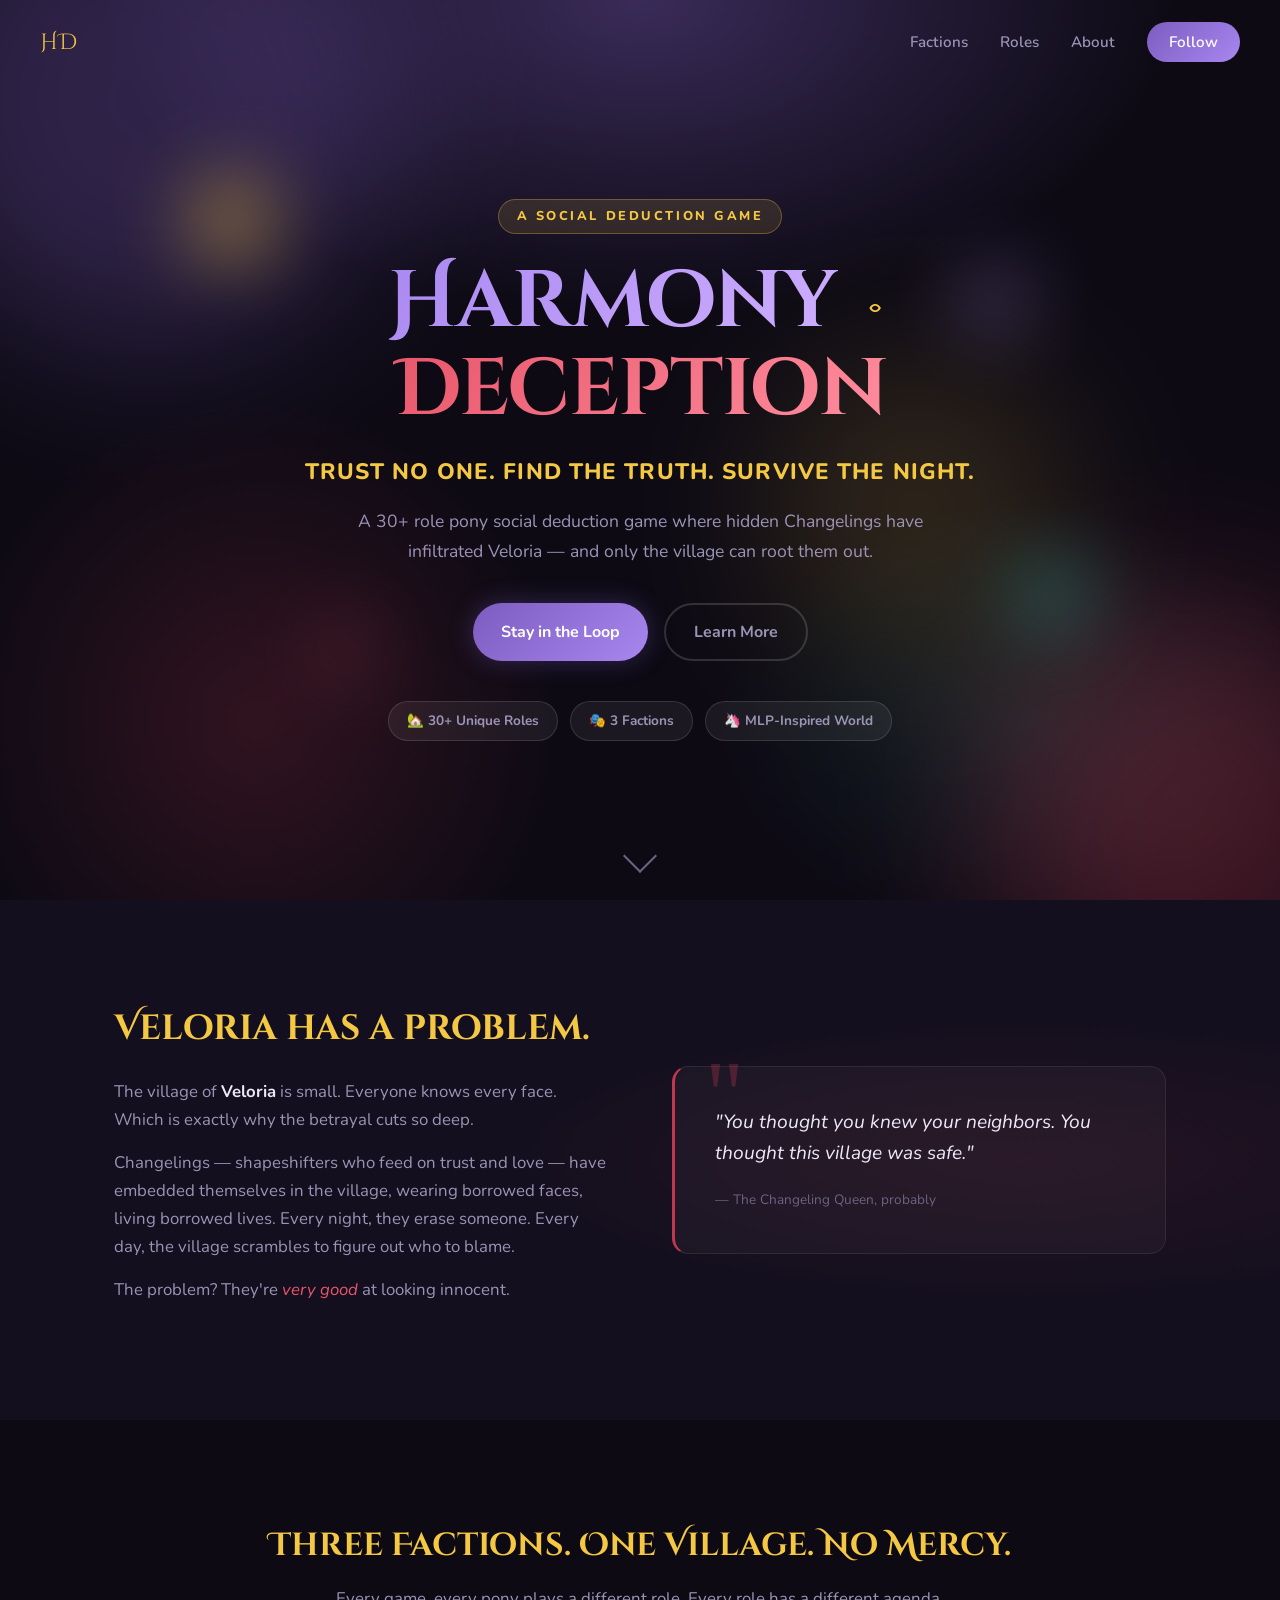
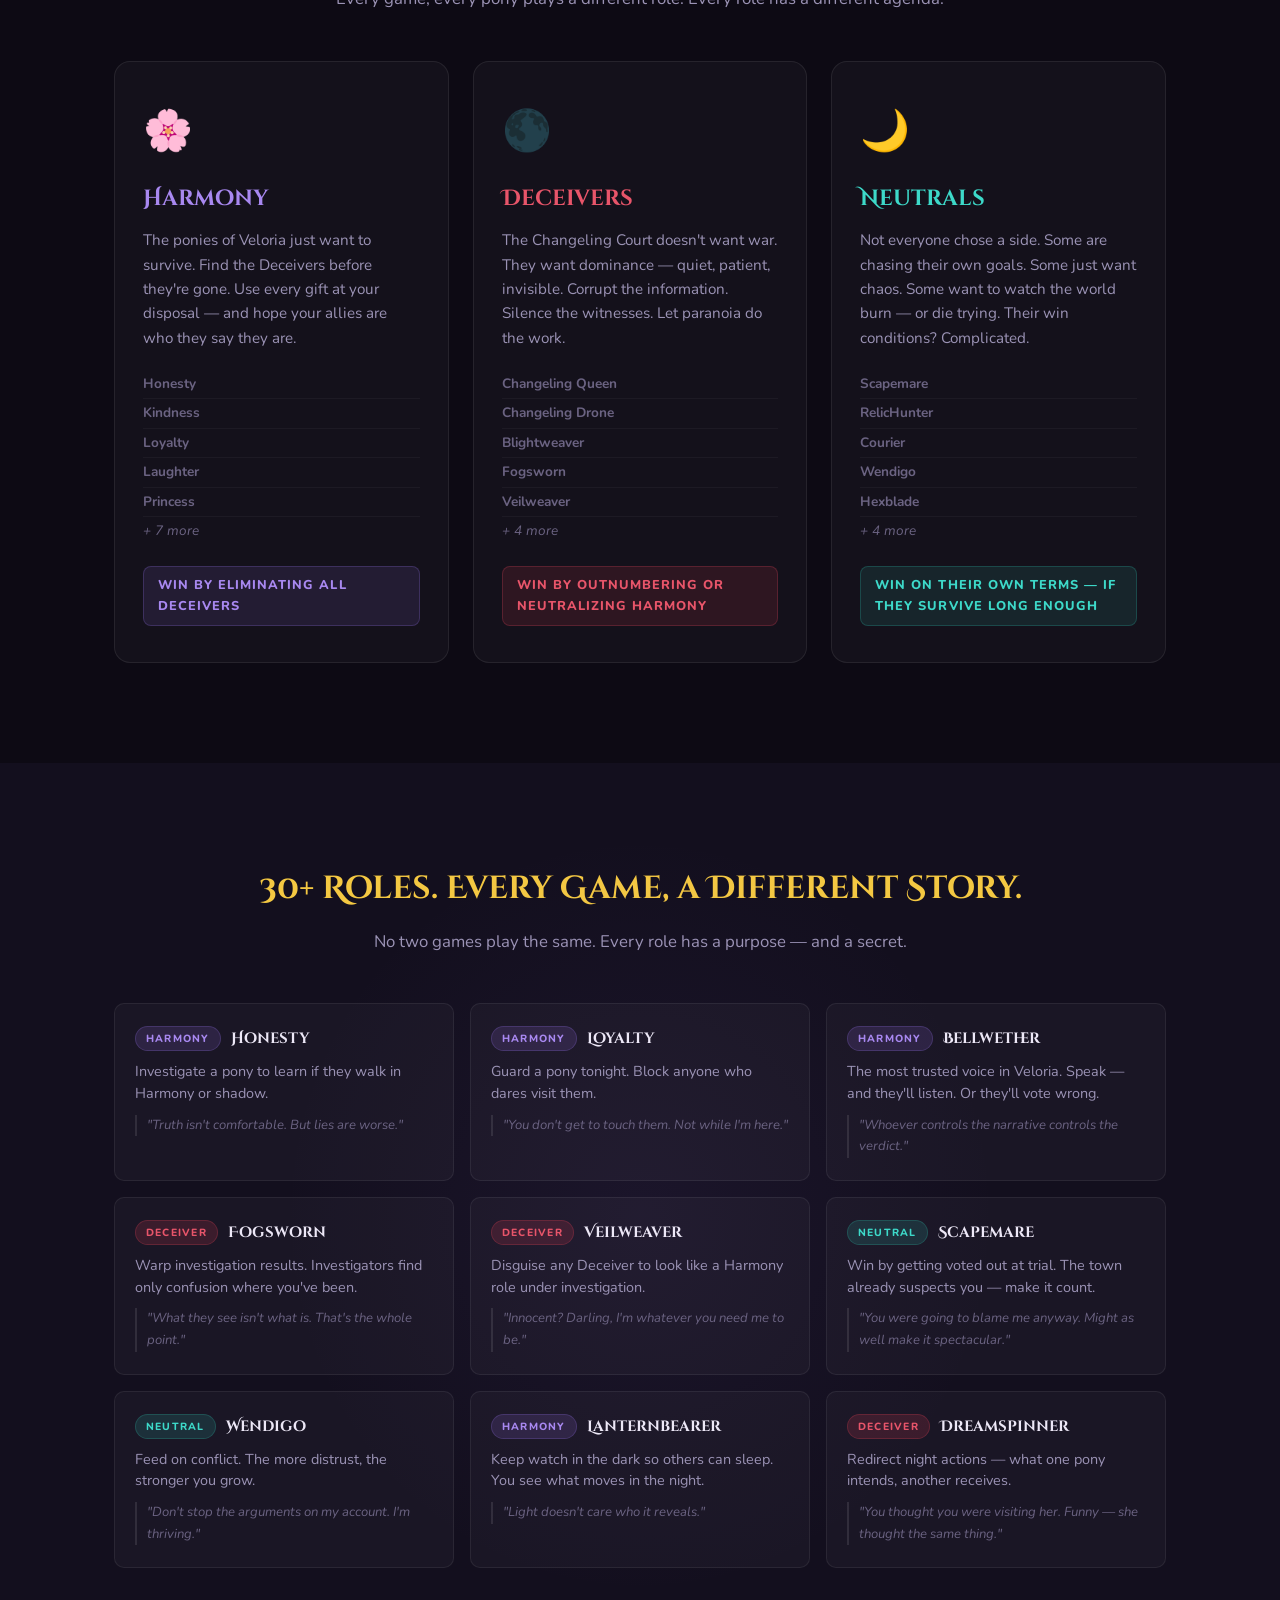
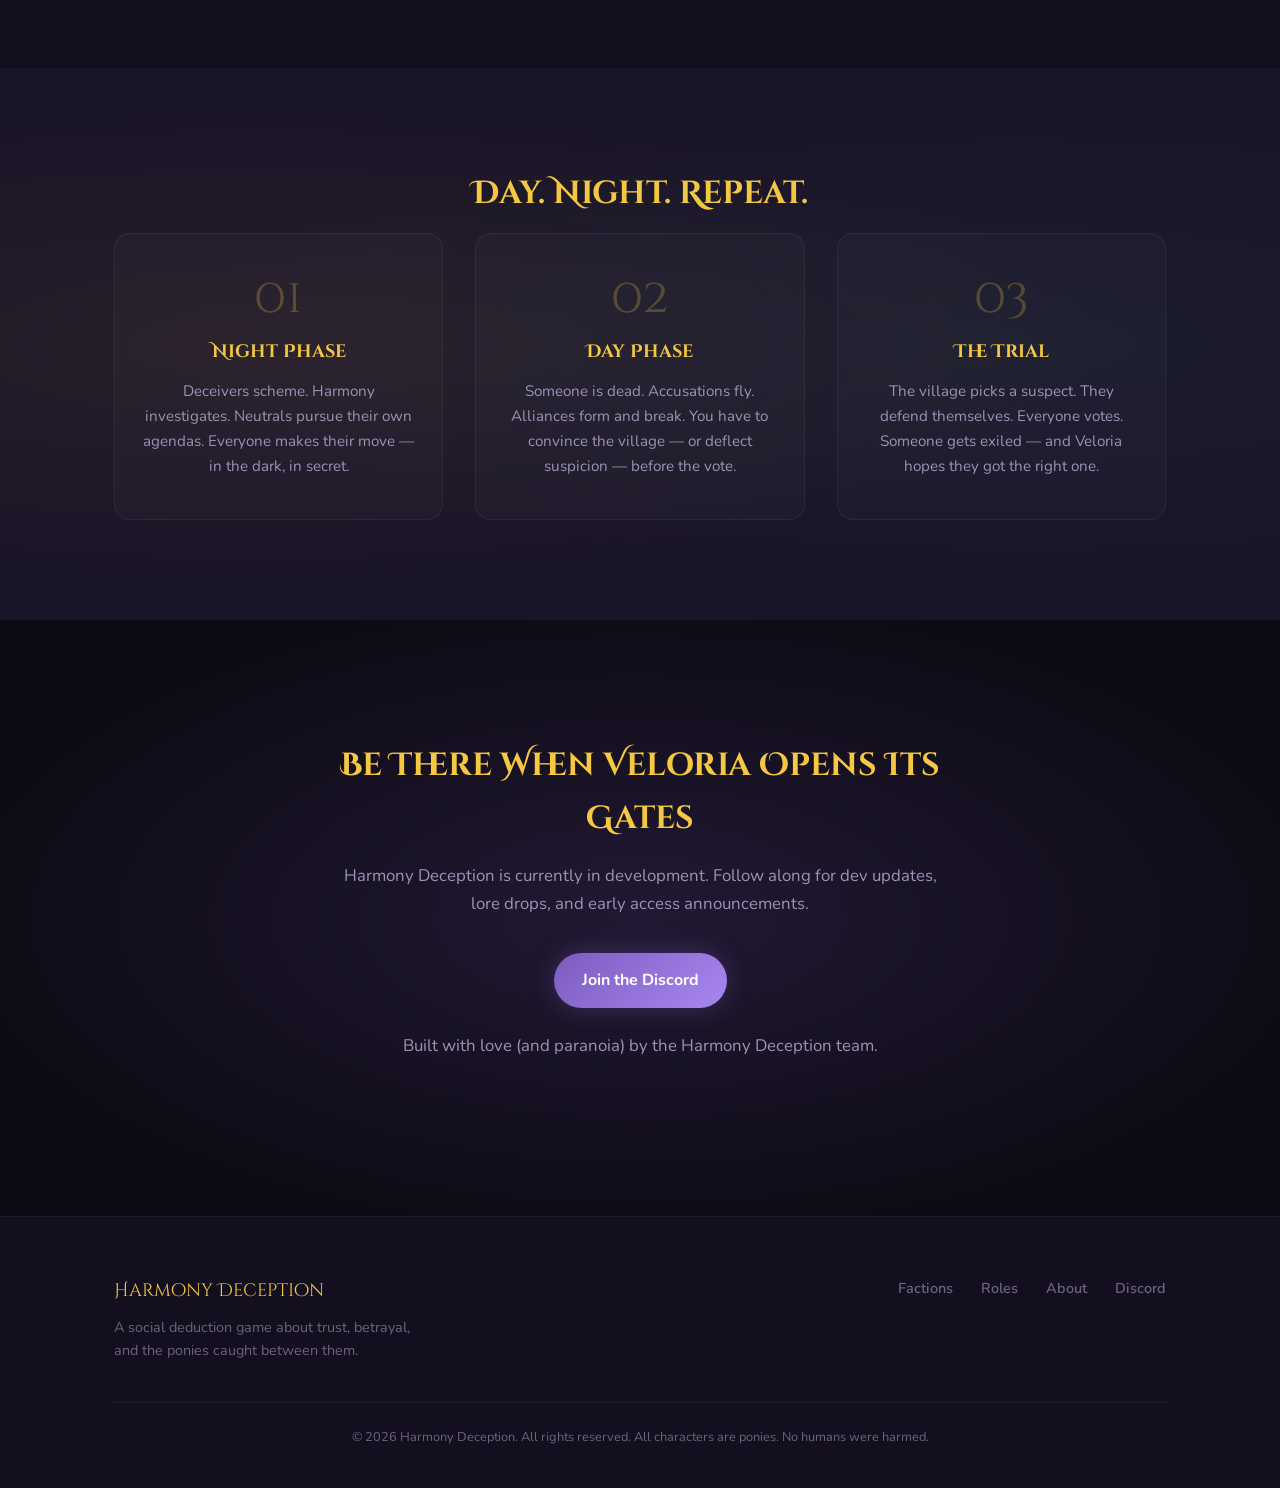
==== index.html @ 4d36dc89 "feat: updated landing page with CSS/JS refactor and enhanced design" ====
<!DOCTYPE html>
<html lang="en">
<head>
  <meta charset="UTF-8" />
  <meta name="viewport" content="width=device-width, initial-scale=1.0" />
  <title>Harmony Deception — Trust No One</title>
  <meta name="description" content="A 30+ role social deduction game set in a pony village where trust is the most dangerous thing you can give. Find the truth. Survive the night." />
  <meta property="og:title" content="Harmony Deception" />
  <meta property="og:description" content="30+ roles. Hidden traitors. A pony village on the edge. Can you find the Deceivers before they erase you?" />
  <meta property="og:image" content="og-card.png" />
  <link rel="preconnect" href="https://fonts.googleapis.com" />
  <link rel="preconnect" href="https://fonts.gstatic.com" crossorigin />
  <link href="https://fonts.googleapis.com/css2?family=Cinzel+Decorative:wght@700&family=Nunito:ital,wght@0,400;0,600;0,700;0,800;1,400&display=swap" rel="stylesheet" />
  <link rel="stylesheet" href="style.css" />
</head>
<body>

  <!-- ===== HERO ===== -->
  <header class="hero">
    <div class="hero-bg-shapes" aria-hidden="true">
      <div class="shape shape-1"></div>
      <div class="shape shape-2"></div>
      <div class="shape shape-3"></div>
      <div class="orbs" aria-hidden="true">
        <span class="orb orb-gold"></span>
        <span class="orb orb-lavender"></span>
        <span class="orb orb-rose"></span>
        <span class="orb orb-teal"></span>
      </div>
    </div>

    <nav class="nav">
      <a class="nav-logo" href="#">HD</a>
      <ul class="nav-links">
        <li><a href="#factions">Factions</a></li>
        <li><a href="#roles">Roles</a></li>
        <li><a href="#about">About</a></li>
        <li><a href="#follow" class="nav-cta">Follow</a></li>
      </ul>
    </nav>

    <div class="hero-content">
      <div class="eyebrow">A Social Deduction Game</div>
      <h1 class="hero-title">
        <span class="title-harmony">Harmony</span>
        <span class="title-separator">·</span>
        <span class="title-deception">Deception</span>
      </h1>
      <p class="hero-tagline">Trust no one. Find the truth. Survive the night.</p>
      <p class="hero-sub">A 30+ role pony social deduction game where hidden Changelings have infiltrated Veloria — and only the village can root them out.</p>
      <div class="hero-actions">
        <a href="#follow" class="btn btn-primary">Stay in the Loop</a>
        <a href="#about" class="btn btn-ghost">Learn More</a>
      </div>

      <div class="hero-badges">
        <span class="badge">🏡 30+ Unique Roles</span>
        <span class="badge">🎭 3 Factions</span>
        <span class="badge">🦄 MLP-Inspired World</span>
      </div>
    </div>

    <div class="scroll-hint" aria-hidden="true">
      <span></span>
    </div>
  </header>

  <!-- ===== INTRO ===== -->
  <section class="intro" id="about">
    <div class="container">
      <div class="intro-grid">
        <div class="intro-text">
          <h2>Veloria has a problem.</h2>
          <p>The village of <strong>Veloria</strong> is small. Everyone knows every face. Which is exactly why the betrayal cuts so deep.</p>
          <p>Changelings — shapeshifters who feed on trust and love — have embedded themselves in the village, wearing borrowed faces, living borrowed lives. Every night, they erase someone. Every day, the village scrambles to figure out who to blame.</p>
          <p>The problem? They're <em>very good</em> at looking innocent.</p>
        </div>
        <div class="intro-quote">
          <blockquote>
            <p>"You thought you knew your neighbors. You thought this village was safe."</p>
            <cite>— The Changeling Queen, probably</cite>
          </blockquote>
        </div>
      </div>
    </div>
  </section>

  <!-- ===== FACTIONS ===== -->
  <section class="factions" id="factions">
    <div class="container">
      <h2 class="section-title">Three Factions. One Village. No Mercy.</h2>
      <p class="section-sub">Every game, every pony plays a different role. Every role has a different agenda.</p>

      <div class="faction-grid">

        <div class="faction-card faction-harmony">
          <div class="faction-icon">🌸</div>
          <h3>Harmony</h3>
          <p class="faction-flavor">The ponies of Veloria just want to survive. Find the Deceivers before they're gone. Use every gift at your disposal — and hope your allies are who they say they are.</p>
          <ul class="faction-roles">
            <li>Honesty</li>
            <li>Kindness</li>
            <li>Loyalty</li>
            <li>Laughter</li>
            <li>Princess</li>
            <li class="more">+ 7 more</li>
          </ul>
          <div class="faction-win">Win by eliminating all Deceivers</div>
        </div>

        <div class="faction-card faction-deceivers">
          <div class="faction-icon">🌑</div>
          <h3>Deceivers</h3>
          <p class="faction-flavor">The Changeling Court doesn't want war. They want dominance — quiet, patient, invisible. Corrupt the information. Silence the witnesses. Let paranoia do the work.</p>
          <ul class="faction-roles">
            <li>Changeling Queen</li>
            <li>Changeling Drone</li>
            <li>Blightweaver</li>
            <li>Fogsworn</li>
            <li>Veilweaver</li>
            <li class="more">+ 4 more</li>
          </ul>
          <div class="faction-win">Win by outnumbering or neutralizing Harmony</div>
        </div>

        <div class="faction-card faction-neutral">
          <div class="faction-icon">🌙</div>
          <h3>Neutrals</h3>
          <p class="faction-flavor">Not everyone chose a side. Some are chasing their own goals. Some just want chaos. Some want to watch the world burn — or die trying. Their win conditions? Complicated.</p>
          <ul class="faction-roles">
            <li>Scapemare</li>
            <li>RelicHunter</li>
            <li>Courier</li>
            <li>Wendigo</li>
            <li>Hexblade</li>
            <li class="more">+ 4 more</li>
          </ul>
          <div class="faction-win">Win on their own terms — if they survive long enough</div>
        </div>

      </div>
    </div>
  </section>

  <!-- ===== ROLE SPOTLIGHT ===== -->
  <section class="roles" id="roles">
    <div class="container">
      <h2 class="section-title">30+ Roles. Every Game, a Different Story.</h2>
      <p class="section-sub">No two games play the same. Every role has a purpose — and a secret.</p>

      <div class="roles-grid">

        <div class="role-card role-harmony">
          <div class="role-header">
            <span class="role-faction-tag">Harmony</span>
            <h4>Honesty</h4>
          </div>
          <p class="role-ability">Investigate a pony to learn if they walk in Harmony or shadow.</p>
          <p class="role-flavor">"Truth isn't comfortable. But lies are worse."</p>
        </div>

        <div class="role-card role-harmony">
          <div class="role-header">
            <span class="role-faction-tag">Harmony</span>
            <h4>Loyalty</h4>
          </div>
          <p class="role-ability">Guard a pony tonight. Block anyone who dares visit them.</p>
          <p class="role-flavor">"You don't get to touch them. Not while I'm here."</p>
        </div>

        <div class="role-card role-harmony">
          <div class="role-header">
            <span class="role-faction-tag">Harmony</span>
            <h4>Bellwether</h4>
          </div>
          <p class="role-ability">The most trusted voice in Veloria. Speak — and they'll listen. Or they'll vote wrong.</p>
          <p class="role-flavor">"Whoever controls the narrative controls the verdict."</p>
        </div>

        <div class="role-card role-deceiver">
          <div class="role-header">
            <span class="role-faction-tag deceiver-tag">Deceiver</span>
            <h4>Fogsworn</h4>
          </div>
          <p class="role-ability">Warp investigation results. Investigators find only confusion where you've been.</p>
          <p class="role-flavor">"What they see isn't what is. That's the whole point."</p>
        </div>

        <div class="role-card role-deceiver">
          <div class="role-header">
            <span class="role-faction-tag deceiver-tag">Deceiver</span>
            <h4>Veilweaver</h4>
          </div>
          <p class="role-ability">Disguise any Deceiver to look like a Harmony role under investigation.</p>
          <p class="role-flavor">"Innocent? Darling, I'm whatever you need me to be."</p>
        </div>

        <div class="role-card role-neutral">
          <div class="role-header">
            <span class="role-faction-tag neutral-tag">Neutral</span>
            <h4>Scapemare</h4>
          </div>
          <p class="role-ability">Win by getting voted out at trial. The town already suspects you — make it count.</p>
          <p class="role-flavor">"You were going to blame me anyway. Might as well make it spectacular."</p>
        </div>

        <div class="role-card role-neutral">
          <div class="role-header">
            <span class="role-faction-tag neutral-tag">Neutral</span>
            <h4>Wendigo</h4>
          </div>
          <p class="role-ability">Feed on conflict. The more distrust, the stronger you grow.</p>
          <p class="role-flavor">"Don't stop the arguments on my account. I'm thriving."</p>
        </div>

        <div class="role-card role-harmony">
          <div class="role-header">
            <span class="role-faction-tag">Harmony</span>
            <h4>Lanternbearer</h4>
          </div>
          <p class="role-ability">Keep watch in the dark so others can sleep. You see what moves in the night.</p>
          <p class="role-flavor">"Light doesn't care who it reveals."</p>
        </div>

        <div class="role-card role-deceiver">
          <div class="role-header">
            <span class="role-faction-tag deceiver-tag">Deceiver</span>
            <h4>Dreamspinner</h4>
          </div>
          <p class="role-ability">Redirect night actions — what one pony intends, another receives.</p>
          <p class="role-flavor">"You thought you were visiting her. Funny — she thought the same thing."</p>
        </div>

      </div>
    </div>
  </section>

  <!-- ===== HOW IT WORKS ===== -->
  <section class="howto">
    <div class="container">
      <h2 class="section-title">Day. Night. Repeat.</h2>
      <div class="howto-grid">
        <div class="howto-step">
          <div class="step-num">01</div>
          <h3>Night Phase</h3>
          <p>Deceivers scheme. Harmony investigates. Neutrals pursue their own agendas. Everyone makes their move — in the dark, in secret.</p>
        </div>
        <div class="howto-step">
          <div class="step-num">02</div>
          <h3>Day Phase</h3>
          <p>Someone is dead. Accusations fly. Alliances form and break. You have to convince the village — or deflect suspicion — before the vote.</p>
        </div>
        <div class="howto-step">
          <div class="step-num">03</div>
          <h3>The Trial</h3>
          <p>The village picks a suspect. They defend themselves. Everyone votes. Someone gets exiled — and Veloria hopes they got the right one.</p>
        </div>
      </div>
    </div>
  </section>

  <!-- ===== FOLLOW ===== -->
  <section class="follow" id="follow">
    <div class="container">
      <div class="follow-inner">
        <h2>Be There When Veloria Opens Its Gates</h2>
        <p>Harmony Deception is currently in development. Follow along for dev updates, lore drops, and early access announcements.</p>
        <div class="follow-links">
          <a href="https://discord.gg/clawd" class="btn btn-primary" target="_blank" rel="noopener">Join the Discord</a>
        </div>
        <p class="follow-note">Built with love (and paranoia) by the Harmony Deception team.</p>
      </div>
    </div>
  </section>

  <!-- ===== FOOTER ===== -->
  <footer class="footer">
    <div class="container">
      <div class="footer-inner">
        <div class="footer-brand">
          <span class="footer-logo">Harmony Deception</span>
          <p>A social deduction game about trust, betrayal, and the ponies caught between them.</p>
        </div>
        <div class="footer-links">
          <a href="#factions">Factions</a>
          <a href="#roles">Roles</a>
          <a href="#about">About</a>
          <a href="https://discord.gg/clawd" target="_blank" rel="noopener">Discord</a>
        </div>
      </div>
      <div class="footer-copy">
        <p>© 2026 Harmony Deception. All rights reserved. All characters are ponies. No humans were harmed.</p>
      </div>
    </div>
  </footer>

  <script src="main.js"></script>
</body>
</html>
---- style.css ----
/* ============================================================
   HARMONY DECEPTION — Landing Page Stylesheet
   Palette: Deep purple, gold, lavender, rose, teal
   ============================================================ */

:root {
  --c-bg: #0d0a14;
  --c-bg-2: #130f1e;
  --c-bg-3: #1a1428;

  --c-harmony: #7c5cbf;
  --c-harmony-light: #a888f0;
  --c-harmony-glow: rgba(124, 92, 191, 0.35);

  --c-deceiver: #c0384e;
  --c-deceiver-light: #e8556a;
  --c-deceiver-glow: rgba(192, 56, 78, 0.35);

  --c-neutral: #2a9d8f;
  --c-neutral-light: #3dd9c9;
  --c-neutral-glow: rgba(42, 157, 143, 0.35);

  --c-gold: #f4c842;
  --c-gold-glow: rgba(244, 200, 66, 0.25);

  --c-text: #ede8f7;
  --c-text-muted: #9b93b5;
  --c-text-dim: #6b6382;

  --radius: 16px;
  --radius-sm: 10px;
  --max-w: 1100px;

  --font-display: 'Cinzel Decorative', serif;
  --font-body: 'Nunito', sans-serif;
}

*, *::before, *::after { box-sizing: border-box; margin: 0; padding: 0; }

html { scroll-behavior: smooth; }

body {
  background: var(--c-bg);
  color: var(--c-text);
  font-family: var(--font-body);
  font-size: 17px;
  line-height: 1.65;
  overflow-x: hidden;
}

img { max-width: 100%; height: auto; }
a { color: inherit; text-decoration: none; }

/* ===== UTILITY ===== */

.container {
  max-width: var(--max-w);
  margin: 0 auto;
  padding: 0 24px;
}

.section-title {
  font-family: var(--font-display);
  font-size: clamp(1.4rem, 3vw, 2rem);
  color: var(--c-gold);
  text-align: center;
  margin-bottom: 12px;
}

.section-sub {
  text-align: center;
  color: var(--c-text-muted);
  font-size: 1.05rem;
  margin-bottom: 48px;
}

/* ===== BUTTONS ===== */

.btn {
  display: inline-flex;
  align-items: center;
  gap: 8px;
  padding: 14px 28px;
  border-radius: 50px;
  font-family: var(--font-body);
  font-size: 1rem;
  font-weight: 700;
  cursor: pointer;
  transition: transform 0.15s ease, box-shadow 0.15s ease, filter 0.15s ease;
  border: none;
}

.btn:hover { transform: translateY(-2px); filter: brightness(1.08); }
.btn:active { transform: translateY(0); }

.btn-primary {
  background: linear-gradient(135deg, var(--c-harmony), var(--c-harmony-light));
  color: #fff;
  box-shadow: 0 0 24px var(--c-harmony-glow);
}

.btn-primary:hover {
  box-shadow: 0 0 36px var(--c-harmony-glow);
}

.btn-ghost {
  background: transparent;
  color: var(--c-text-muted);
  border: 2px solid rgba(255,255,255,0.15);
}

.btn-ghost:hover {
  border-color: rgba(255,255,255,0.35);
  color: var(--c-text);
}

/* ===== NAV ===== */

.nav {
  position: absolute;
  top: 0;
  left: 0;
  right: 0;
  z-index: 100;
  display: flex;
  align-items: center;
  justify-content: space-between;
  padding: 24px 40px;
}

.nav-logo {
  font-family: var(--font-display);
  font-size: 1.4rem;
  color: var(--c-gold);
  letter-spacing: 0.05em;
}

.nav-links {
  display: flex;
  list-style: none;
  gap: 32px;
  align-items: center;
}

.nav-links a {
  color: var(--c-text-muted);
  font-weight: 600;
  font-size: 0.95rem;
  transition: color 0.15s;
}

.nav-links a:hover { color: var(--c-text); }

.nav-cta {
  background: linear-gradient(135deg, var(--c-harmony), var(--c-harmony-light));
  color: #fff !important;
  padding: 10px 22px;
  border-radius: 50px;
  transition: box-shadow 0.15s, transform 0.15s !important;
}

.nav-cta:hover {
  box-shadow: 0 0 20px var(--c-harmony-glow);
  transform: translateY(-2px);
}

/* ===== HERO ===== */

.hero {
  position: relative;
  min-height: 100vh;
  display: flex;
  flex-direction: column;
  align-items: center;
  justify-content: center;
  text-align: center;
  overflow: hidden;
  padding: 120px 24px 80px;
}

/* Background gradient */
.hero::before {
  content: '';
  position: absolute;
  inset: 0;
  background:
    radial-gradient(ellipse 60% 50% at 50% 0%, rgba(124,92,191,0.4) 0%, transparent 70%),
    radial-gradient(ellipse 40% 60% at 20% 80%, rgba(192,56,78,0.2) 0%, transparent 60%),
    radial-gradient(ellipse 40% 40% at 80% 80%, rgba(42,157,143,0.15) 0%, transparent 60%),
    var(--c-bg);
  z-index: 0;
}

.hero-bg-shapes { position: absolute; inset: 0; z-index: 0; pointer-events: none; }

.shape {
  position: absolute;
  border-radius: 50%;
  filter: blur(80px);
  opacity: 0.3;
}

.shape-1 {
  width: 500px; height: 500px;
  top: -150px; left: -100px;
  background: var(--c-harmony);
  animation: drift 18s ease-in-out infinite alternate;
}

.shape-2 {
  width: 400px; height: 400px;
  bottom: -100px; right: -100px;
  background: var(--c-deceiver);
  animation: drift 22s ease-in-out infinite alternate-reverse;
}

.shape-3 {
  width: 300px; height: 300px;
  top: 40%; left: 60%;
  background: var(--c-gold);
  animation: drift 15s ease-in-out infinite alternate;
  opacity: 0.15;
}

@keyframes drift {
  from { transform: translate(0, 0) scale(1); }
  to   { transform: translate(30px, 20px) scale(1.05); }
}

.orbs {
  position: absolute;
  inset: 0;
}

.orb {
  position: absolute;
  border-radius: 50%;
  filter: blur(40px);
  animation: float 6s ease-in-out infinite;
}

.orb-gold {
  width: 80px; height: 80px;
  top: 20%; left: 15%;
  background: var(--c-gold);
  opacity: 0.6;
  animation-delay: 0s;
}

.orb-lavender {
  width: 60px; height: 60px;
  top: 30%; right: 20%;
  background: var(--c-harmony-light);
  opacity: 0.5;
  animation-delay: 1.5s;
}

.orb-rose {
  width: 50px; height: 50px;
  bottom: 25%; left: 25%;
  background: var(--c-deceiver-light);
  opacity: 0.4;
  animation-delay: 3s;
}

.orb-teal {
  width: 70px; height: 70px;
  bottom: 30%; right: 15%;
  background: var(--c-neutral-light);
  opacity: 0.4;
  animation-delay: 2s;
}

@keyframes float {
  0%, 100% { transform: translateY(0); }
  50%       { transform: translateY(-18px); }
}

.hero-content {
  position: relative;
  z-index: 1;
  max-width: 820px;
}

.eyebrow {
  display: inline-block;
  background: rgba(244, 200, 66, 0.12);
  border: 1px solid rgba(244, 200, 66, 0.3);
  color: var(--c-gold);
  font-size: 0.8rem;
  font-weight: 800;
  letter-spacing: 0.2em;
  text-transform: uppercase;
  padding: 6px 18px;
  border-radius: 50px;
  margin-bottom: 24px;
}

.hero-title {
  font-family: var(--font-display);
  font-size: clamp(2.4rem, 7vw, 5rem);
  line-height: 1.1;
  margin-bottom: 20px;
  letter-spacing: -0.01em;
}

.title-harmony {
  background: linear-gradient(135deg, var(--c-harmony-light), #d0b0ff);
  -webkit-background-clip: text;
  -webkit-text-fill-color: transparent;
  background-clip: text;
}

.title-separator {
  color: var(--c-gold);
  display: inline-block;
  margin: 0 12px;
  font-size: 0.7em;
}

.title-deception {
  background: linear-gradient(135deg, var(--c-deceiver-light), #ff8fa0);
  -webkit-background-clip: text;
  -webkit-text-fill-color: transparent;
  background-clip: text;
}

.hero-tagline {
  font-size: clamp(1.1rem, 2.5vw, 1.4rem);
  font-weight: 800;
  color: var(--c-gold);
  letter-spacing: 0.05em;
  margin-bottom: 16px;
  text-transform: uppercase;
}

.hero-sub {
  font-size: 1.1rem;
  color: var(--c-text-muted);
  max-width: 580px;
  margin: 0 auto 36px;
  line-height: 1.7;
}

.hero-actions {
  display: flex;
  gap: 16px;
  justify-content: center;
  flex-wrap: wrap;
  margin-bottom: 40px;
}

.hero-badges {
  display: flex;
  gap: 12px;
  justify-content: center;
  flex-wrap: wrap;
}

.badge {
  background: rgba(255,255,255,0.06);
  border: 1px solid rgba(255,255,255,0.12);
  padding: 8px 18px;
  border-radius: 50px;
  font-size: 0.85rem;
  font-weight: 700;
  color: var(--c-text-muted);
}

.scroll-hint {
  position: absolute;
  bottom: 32px;
  left: 50%;
  transform: translateX(-50%);
  z-index: 1;
}

.scroll-hint span {
  display: block;
  width: 24px;
  height: 24px;
  border-right: 2px solid var(--c-text-dim);
  border-bottom: 2px solid var(--c-text-dim);
  transform: rotate(45deg);
  animation: scroll-bounce 1.5s ease-in-out infinite;
}

@keyframes scroll-bounce {
  0%, 100% { transform: rotate(45deg) translate(0,0); opacity: 1; }
  50%       { transform: rotate(45deg) translate(4px,4px); opacity: 0.5; }
}

/* ===== INTRO ===== */

.intro {
  padding: 100px 0;
  background: var(--c-bg-2);
  position: relative;
}

.intro::before {
  content: '';
  position: absolute;
  inset: 0;
  background:
    radial-gradient(ellipse 60% 40% at 80% 50%, rgba(192,56,78,0.1) 0%, transparent 70%);
}

.intro-grid {
  display: grid;
  grid-template-columns: 1fr 1fr;
  gap: 64px;
  align-items: center;
  position: relative;
}

.intro-text h2 {
  font-family: var(--font-display);
  font-size: clamp(1.5rem, 3vw, 2.2rem);
  color: var(--c-gold);
  margin-bottom: 20px;
}

.intro-text p {
  color: var(--c-text-muted);
  margin-bottom: 16px;
  font-size: 1.05rem;
}

.intro-text p strong { color: var(--c-text); }
.intro-text p em { color: var(--c-deceiver-light); font-style: italic; }

.intro-quote {
  padding: 40px;
  background: rgba(255,255,255,0.03);
  border: 1px solid rgba(255,255,255,0.08);
  border-left: 3px solid var(--c-deceiver);
  border-radius: var(--radius);
  position: relative;
}

.intro-quote::before {
  content: '"';
  position: absolute;
  top: -20px;
  left: 30px;
  font-size: 6rem;
  color: var(--c-deceiver);
  opacity: 0.3;
  font-family: serif;
  line-height: 1;
}

.intro-quote blockquote p {
  font-size: 1.2rem;
  font-style: italic;
  color: var(--c-text);
  line-height: 1.6;
  margin-bottom: 16px;
}

.intro-quote blockquote cite {
  font-size: 0.85rem;
  color: var(--c-text-dim);
  font-style: normal;
}

/* ===== FACTIONS ===== */

.factions {
  padding: 100px 0;
  background: var(--c-bg);
}

.faction-grid {
  display: grid;
  grid-template-columns: repeat(3, 1fr);
  gap: 24px;
}

.faction-card {
  background: rgba(255,255,255,0.03);
  border: 1px solid rgba(255,255,255,0.08);
  border-radius: var(--radius);
  padding: 36px 28px;
  transition: transform 0.2s, box-shadow 0.2s;
  position: relative;
  overflow: hidden;
}

.faction-card::before {
  content: '';
  position: absolute;
  inset: 0;
  opacity: 0;
  transition: opacity 0.3s;
}

.faction-harmony::before { background: radial-gradient(ellipse at top, var(--c-harmony-glow), transparent 60%); }
.faction-deceivers::before { background: radial-gradient(ellipse at top, var(--c-deceiver-glow), transparent 60%); }
.faction-neutral::before { background: radial-gradient(ellipse at top, var(--c-neutral-glow), transparent 60%); }

.faction-card:hover { transform: translateY(-4px); }
.faction-card:hover::before { opacity: 1; }

.faction-harmony:hover { box-shadow: 0 8px 32px var(--c-harmony-glow); border-color: rgba(124,92,191,0.4); }
.faction-deceivers:hover { box-shadow: 0 8px 32px var(--c-deceiver-glow); border-color: rgba(192,56,78,0.4); }
.faction-neutral:hover { box-shadow: 0 8px 32px var(--c-neutral-glow); border-color: rgba(42,157,143,0.4); }

.faction-icon {
  font-size: 2.5rem;
  margin-bottom: 16px;
  display: block;
}

.faction-card h3 {
  font-family: var(--font-display);
  font-size: 1.4rem;
  margin-bottom: 12px;
  position: relative;
}

.faction-harmony h3 { color: var(--c-harmony-light); }
.faction-deceivers h3 { color: var(--c-deceiver-light); }
.faction-neutral h3 { color: var(--c-neutral-light); }

.faction-flavor {
  color: var(--c-text-muted);
  font-size: 0.95rem;
  margin-bottom: 20px;
  line-height: 1.6;
  position: relative;
}

.faction-roles {
  list-style: none;
  margin-bottom: 20px;
  position: relative;
}

.faction-roles li {
  font-size: 0.85rem;
  font-weight: 700;
  color: var(--c-text-dim);
  padding: 3px 0;
  border-bottom: 1px solid rgba(255,255,255,0.04);
}

.faction-roles li:last-child { border-bottom: none; }

.faction-roles .more {
  color: var(--c-text-dim);
  font-style: italic;
  font-weight: 400;
}

.faction-win {
  font-size: 0.8rem;
  font-weight: 800;
  text-transform: uppercase;
  letter-spacing: 0.08em;
  padding: 8px 14px;
  border-radius: 8px;
  display: inline-block;
  position: relative;
}

.faction-harmony .faction-win {
  background: rgba(124,92,191,0.15);
  color: var(--c-harmony-light);
  border: 1px solid rgba(124,92,191,0.3);
}

.faction-deceivers .faction-win {
  background: rgba(192,56,78,0.15);
  color: var(--c-deceiver-light);
  border: 1px solid rgba(192,56,78,0.3);
}

.faction-neutral .faction-win {
  background: rgba(42,157,143,0.15);
  color: var(--c-neutral-light);
  border: 1px solid rgba(42,157,143,0.3);
}

/* ===== ROLES ===== */

.roles {
  padding: 100px 0;
  background: var(--c-bg-2);
  position: relative;
}

.roles::before {
  content: '';
  position: absolute;
  inset: 0;
  background: radial-gradient(ellipse 40% 60% at 50% 50%, rgba(124,92,191,0.08) 0%, transparent 70%);
}

.roles-grid {
  display: grid;
  grid-template-columns: repeat(3, 1fr);
  gap: 16px;
  position: relative;
}

.role-card {
  background: rgba(255,255,255,0.03);
  border: 1px solid rgba(255,255,255,0.07);
  border-radius: var(--radius-sm);
  padding: 22px 20px;
  transition: transform 0.15s, box-shadow 0.15s;
}

.role-card:hover { transform: translateY(-3px); }

.role-harmony:hover { box-shadow: 0 4px 20px var(--c-harmony-glow); border-color: rgba(124,92,191,0.35); }
.role-deceiver:hover { box-shadow: 0 4px 20px var(--c-deceiver-glow); border-color: rgba(192,56,78,0.35); }
.role-neutral:hover { box-shadow: 0 4px 20px var(--c-neutral-glow); border-color: rgba(42,157,143,0.35); }

.role-header {
  display: flex;
  align-items: center;
  gap: 10px;
  margin-bottom: 10px;
}

.role-faction-tag {
  font-size: 0.65rem;
  font-weight: 800;
  text-transform: uppercase;
  letter-spacing: 0.12em;
  padding: 3px 10px;
  border-radius: 50px;
  background: rgba(124,92,191,0.2);
  color: var(--c-harmony-light);
  border: 1px solid rgba(124,92,191,0.3);
  white-space: nowrap;
}

.deceiver-tag {
  background: rgba(192,56,78,0.2);
  color: var(--c-deceiver-light);
  border-color: rgba(192,56,78,0.3);
}

.neutral-tag {
  background: rgba(42,157,143,0.2);
  color: var(--c-neutral-light);
  border-color: rgba(42,157,143,0.3);
}

.role-header h4 {
  font-family: var(--font-display);
  font-size: 0.95rem;
  color: var(--c-text);
}

.role-ability {
  font-size: 0.9rem;
  color: var(--c-text-muted);
  margin-bottom: 8px;
  line-height: 1.5;
}

.role-flavor {
  font-size: 0.82rem;
  font-style: italic;
  color: var(--c-text-dim);
  border-left: 2px solid rgba(255,255,255,0.1);
  padding-left: 10px;
  margin-top: 10px;
}

/* ===== HOW IT WORKS ===== */

.howto {
  padding: 100px 0;
  background: var(--c-bg-3);
  position: relative;
}

.howto::before {
  content: '';
  position: absolute;
  inset: 0;
  background:
    radial-gradient(ellipse at 20% 50%, rgba(244,200,66,0.06) 0%, transparent 60%),
    radial-gradient(ellipse at 80% 50%, rgba(42,157,143,0.06) 0%, transparent 60%);
}

.howto-grid {
  display: grid;
  grid-template-columns: repeat(3, 1fr);
  gap: 32px;
  position: relative;
}

.howto-step {
  text-align: center;
  padding: 40px 28px;
  background: rgba(255,255,255,0.02);
  border: 1px solid rgba(255,255,255,0.06);
  border-radius: var(--radius);
}

.step-num {
  font-family: var(--font-display);
  font-size: 3rem;
  color: var(--c-gold);
  opacity: 0.25;
  line-height: 1;
  margin-bottom: 16px;
}

.howto-step h3 {
  font-family: var(--font-display);
  font-size: 1.1rem;
  color: var(--c-gold);
  margin-bottom: 12px;
}

.howto-step p {
  font-size: 0.95rem;
  color: var(--c-text-muted);
  line-height: 1.65;
}

/* ===== FOLLOW ===== */

.follow {
  padding: 120px 0;
  background: var(--c-bg);
  position: relative;
  overflow: hidden;
}

.follow::before {
  content: '';
  position: absolute;
  inset: 0;
  background:
    radial-gradient(ellipse 80% 80% at 50% 50%, rgba(124,92,191,0.18) 0%, transparent 70%);
}

.follow-inner {
  position: relative;
  text-align: center;
  max-width: 600px;
  margin: 0 auto;
}

.follow-inner h2 {
  font-family: var(--font-display);
  font-size: clamp(1.4rem, 3vw, 2rem);
  color: var(--c-gold);
  margin-bottom: 16px;
}

.follow-inner > p {
  color: var(--c-text-muted);
  font-size: 1.05rem;
  margin-bottom: 36px;
}

.follow-links {
  display: flex;
  gap: 16px;
  justify-content: center;
  flex-wrap: wrap;
  margin-bottom: 24px;
}

.follow-note {
  font-size: 0.85rem;
  color: var(--c-text-dim);
}

/* ===== FOOTER ===== */

.footer {
  background: var(--c-bg-2);
  border-top: 1px solid rgba(255,255,255,0.05);
  padding: 60px 0 40px;
}

.footer-inner {
  display: flex;
  justify-content: space-between;
  align-items: flex-start;
  gap: 48px;
  margin-bottom: 40px;
  flex-wrap: wrap;
}

.footer-logo {
  font-family: var(--font-display);
  font-size: 1.1rem;
  color: var(--c-gold);
  display: block;
  margin-bottom: 10px;
}

.footer-brand p {
  font-size: 0.9rem;
  color: var(--c-text-dim);
  max-width: 320px;
  line-height: 1.6;
}

.footer-links {
  display: flex;
  gap: 28px;
  flex-wrap: wrap;
}

.footer-links a {
  color: var(--c-text-dim);
  font-size: 0.9rem;
  font-weight: 600;
  transition: color 0.15s;
}

.footer-links a:hover { color: var(--c-text); }

.footer-copy {
  border-top: 1px solid rgba(255,255,255,0.05);
  padding-top: 24px;
  text-align: center;
}

.footer-copy p {
  font-size: 0.8rem;
  color: var(--c-text-dim);
}

/* ===== RESPONSIVE ===== */

@media (max-width: 900px) {
  .faction-grid,
  .roles-grid,
  .howto-grid {
    grid-template-columns: 1fr;
  }

  .intro-grid {
    grid-template-columns: 1fr;
    gap: 40px;
  }

  .nav {
    padding: 20px 24px;
  }

  .nav-links {
    gap: 20px;
  }

  .footer-inner {
    flex-direction: column;
  }
}

@media (max-width: 600px) {
  .nav-links li:not(:last-child) { display: none; }

  .hero { padding: 100px 20px 60px; }

  .faction-grid,
  .roles-grid { gap: 12px; }
}

/* ===== SCROLL ANIMATIONS ===== */

[data-fade] {
  opacity: 0;
  transform: translateY(20px);
  transition: opacity 0.6s ease, transform 0.6s ease;
}

[data-fade].visible {
  opacity: 1;
  transform: translateY(0);
}
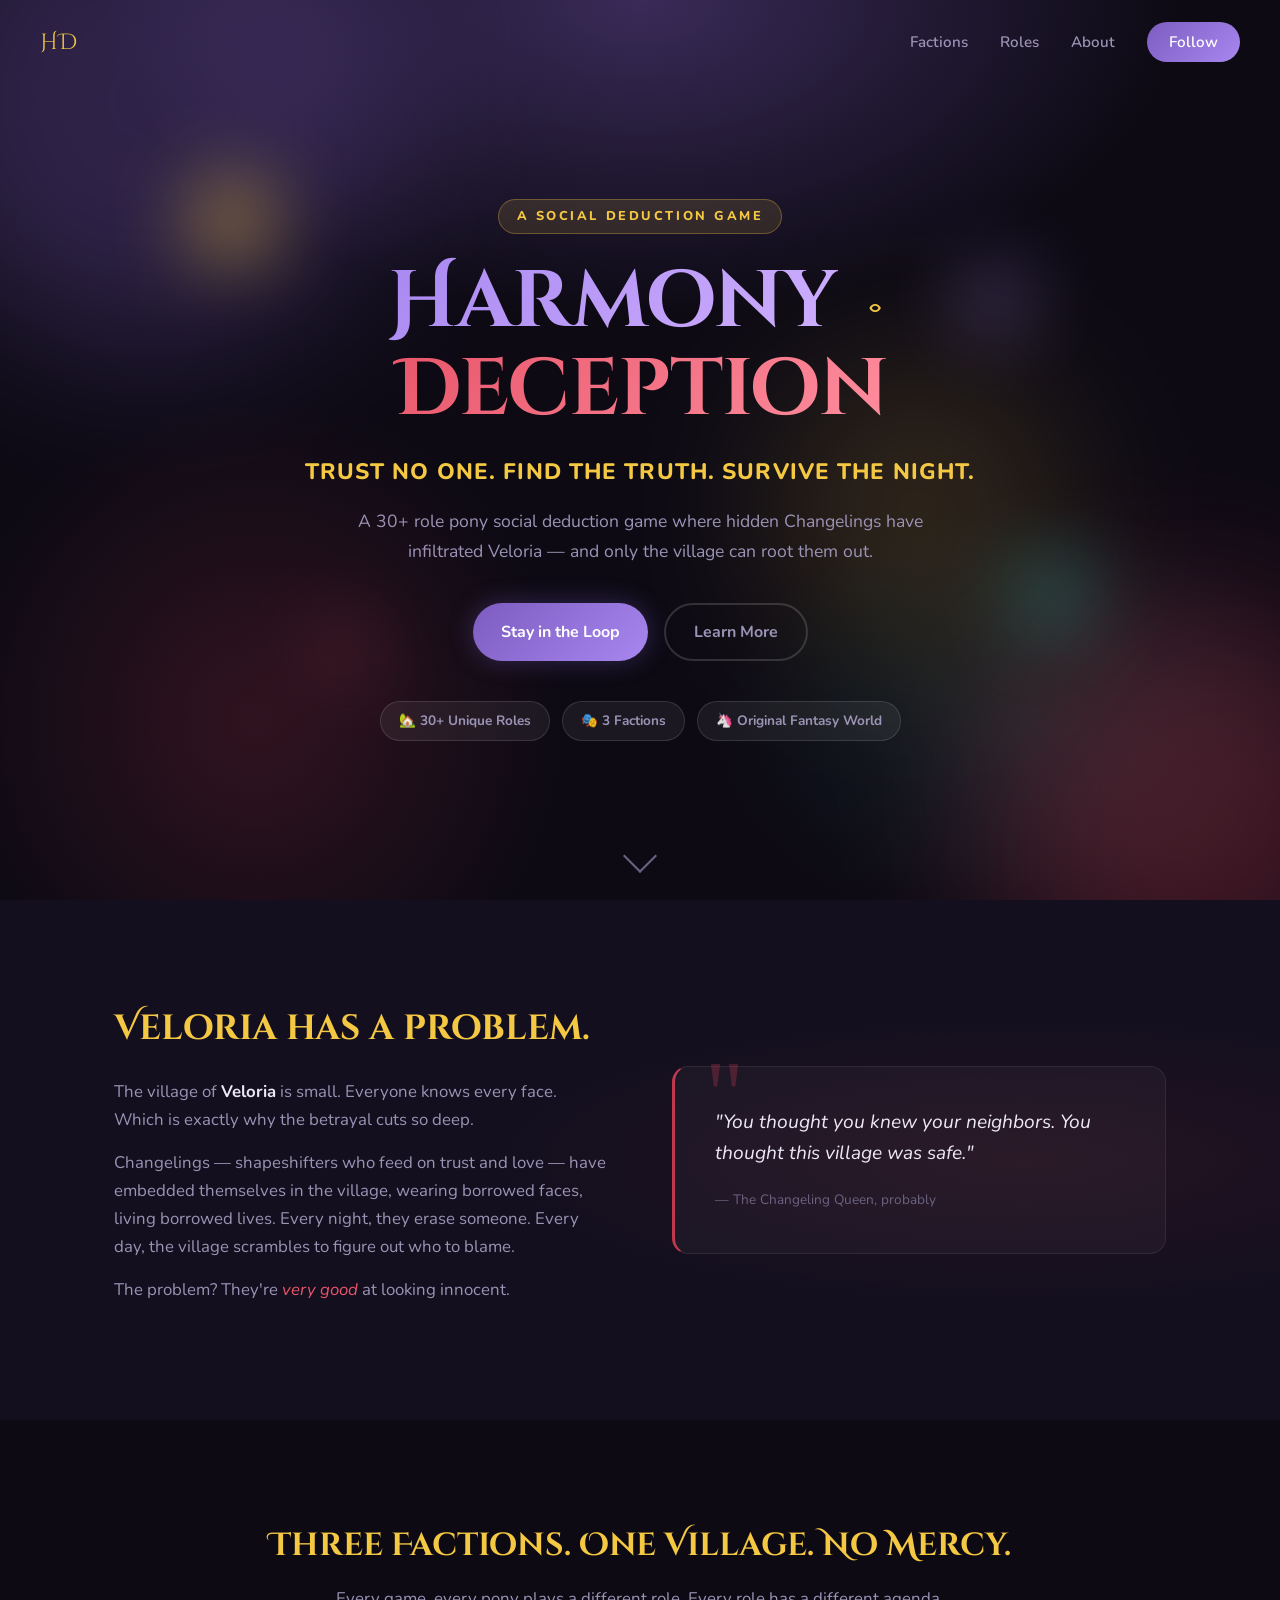
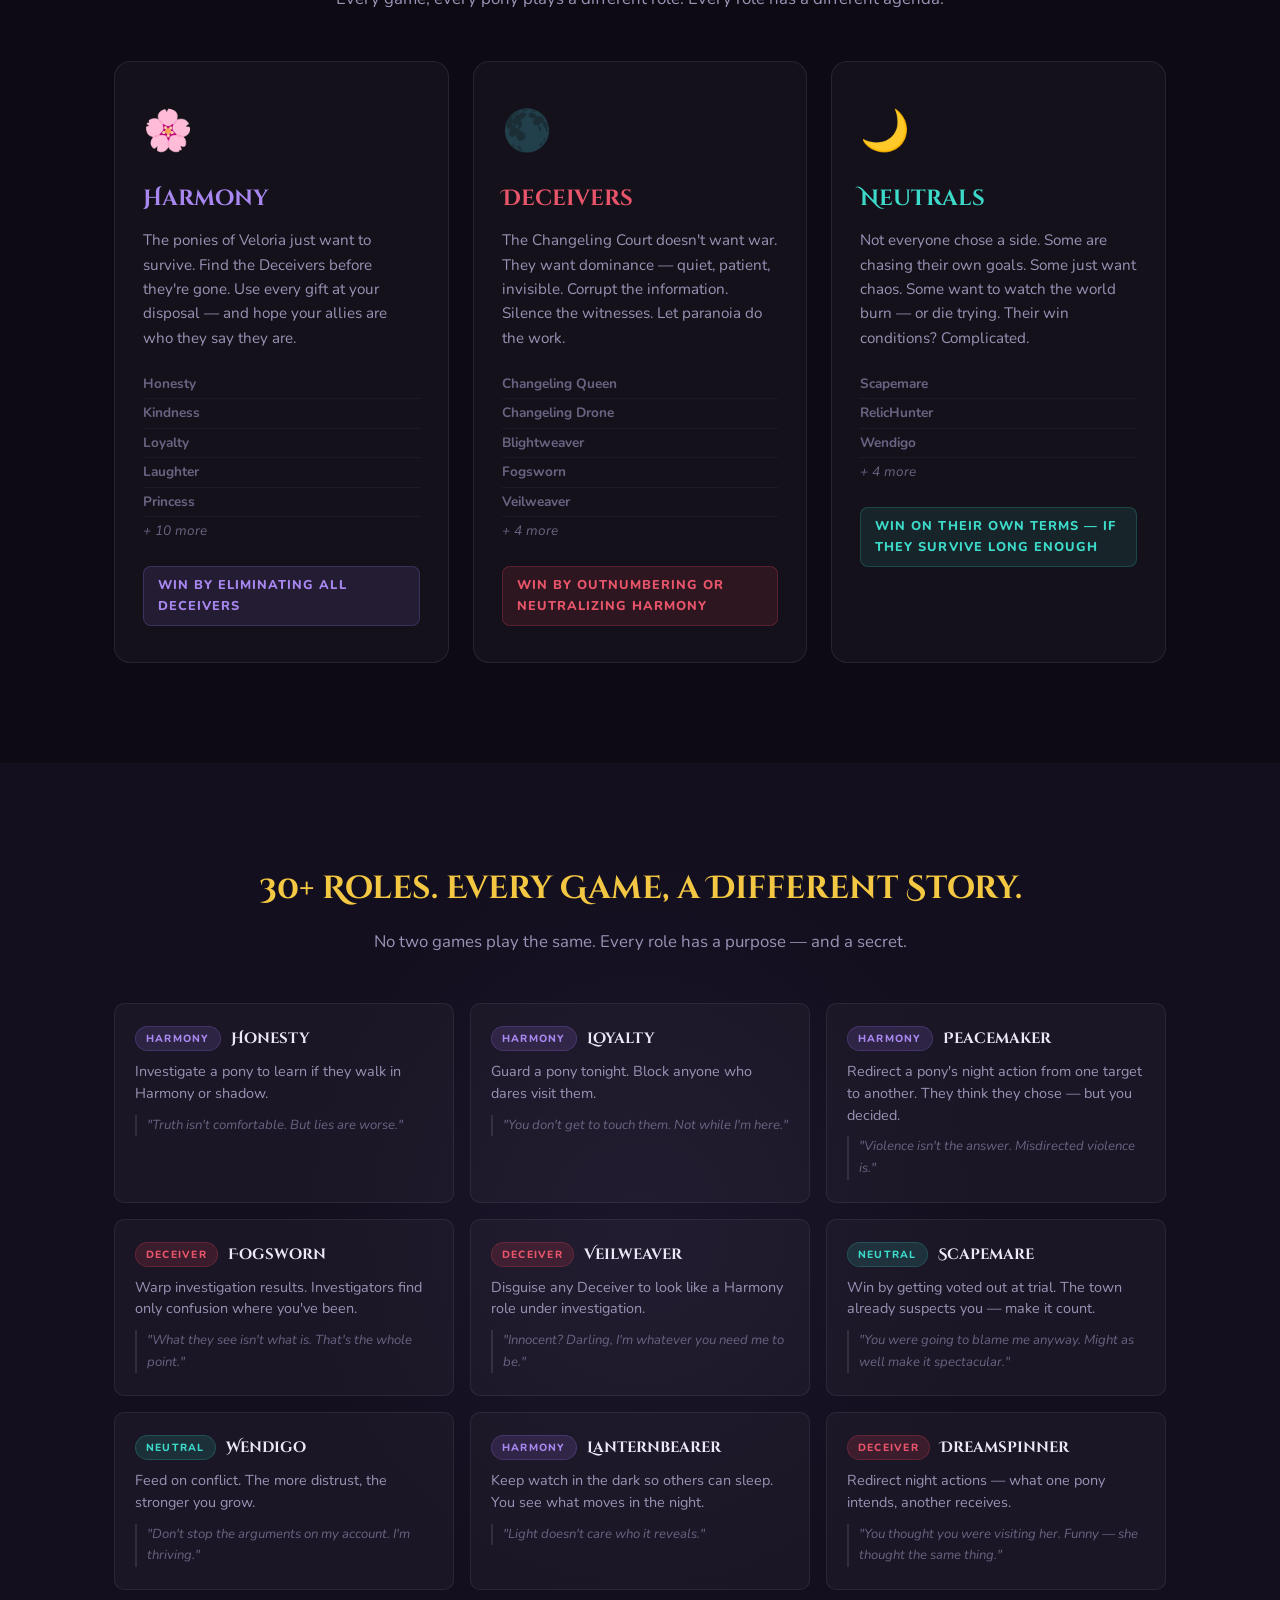
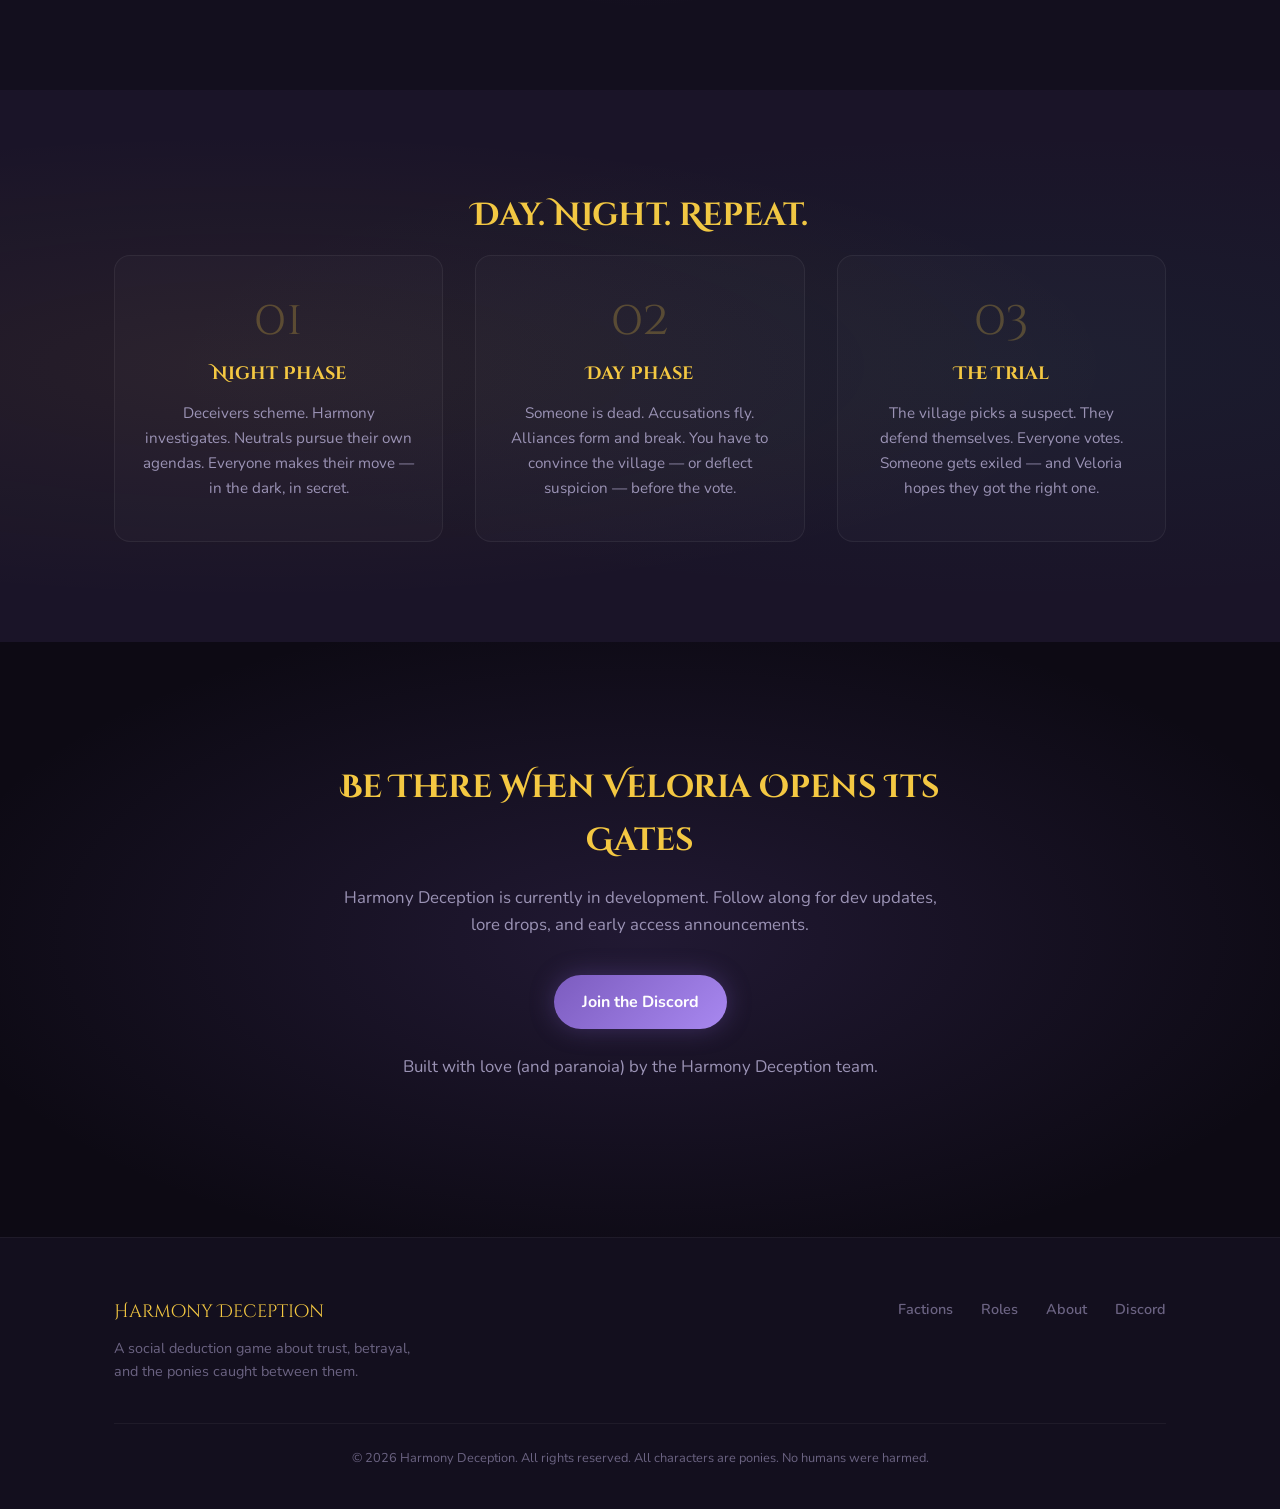
==== commit 68efe29e: "BabsBot: Quick trademark/content fixes - Removed Hexblade (nixed role), removed Bellwether (nixed ro" ====
--- a/index.html
+++ b/index.html
@@ -56,7 +56,7 @@
       <div class="hero-badges">
         <span class="badge">🏡 30+ Unique Roles</span>
         <span class="badge">🎭 3 Factions</span>
-        <span class="badge">🦄 MLP-Inspired World</span>
+        <span class="badge">🦄 Original Fantasy World</span>
       </div>
     </div>
 
@@ -103,7 +103,7 @@
             <li>Loyalty</li>
             <li>Laughter</li>
             <li>Princess</li>
-            <li class="more">+ 7 more</li>
+            <li class="more">+ 10 more</li>
           </ul>
           <div class="faction-win">Win by eliminating all Deceivers</div>
         </div>
@@ -130,9 +130,7 @@
           <ul class="faction-roles">
             <li>Scapemare</li>
             <li>RelicHunter</li>
-            <li>Courier</li>
             <li>Wendigo</li>
-            <li>Hexblade</li>
             <li class="more">+ 4 more</li>
           </ul>
           <div class="faction-win">Win on their own terms — if they survive long enough</div>
@@ -171,10 +169,10 @@
         <div class="role-card role-harmony">
           <div class="role-header">
             <span class="role-faction-tag">Harmony</span>
-            <h4>Bellwether</h4>
-          </div>
-          <p class="role-ability">The most trusted voice in Veloria. Speak — and they'll listen. Or they'll vote wrong.</p>
-          <p class="role-flavor">"Whoever controls the narrative controls the verdict."</p>
+            <h4>Peacemaker</h4>
+          </div>
+          <p class="role-ability">Redirect a pony's night action from one target to another. They think they chose — but you decided.</p>
+          <p class="role-flavor">"Violence isn't the answer. Misdirected violence is."</p>
         </div>
 
         <div class="role-card role-deceiver">
@@ -266,7 +264,7 @@
         <h2>Be There When Veloria Opens Its Gates</h2>
         <p>Harmony Deception is currently in development. Follow along for dev updates, lore drops, and early access announcements.</p>
         <div class="follow-links">
-          <a href="https://discord.gg/clawd" class="btn btn-primary" target="_blank" rel="noopener">Join the Discord</a>
+          <a href="https://discord.gg/TJDz8Hm9" class="btn btn-primary" target="_blank" rel="noopener">Join the Discord</a>
         </div>
         <p class="follow-note">Built with love (and paranoia) by the Harmony Deception team.</p>
       </div>
@@ -285,7 +283,7 @@
           <a href="#factions">Factions</a>
           <a href="#roles">Roles</a>
           <a href="#about">About</a>
-          <a href="https://discord.gg/clawd" target="_blank" rel="noopener">Discord</a>
+          <a href="https://discord.gg/TJDz8Hm9" target="_blank" rel="noopener">Discord</a>
         </div>
       </div>
       <div class="footer-copy">
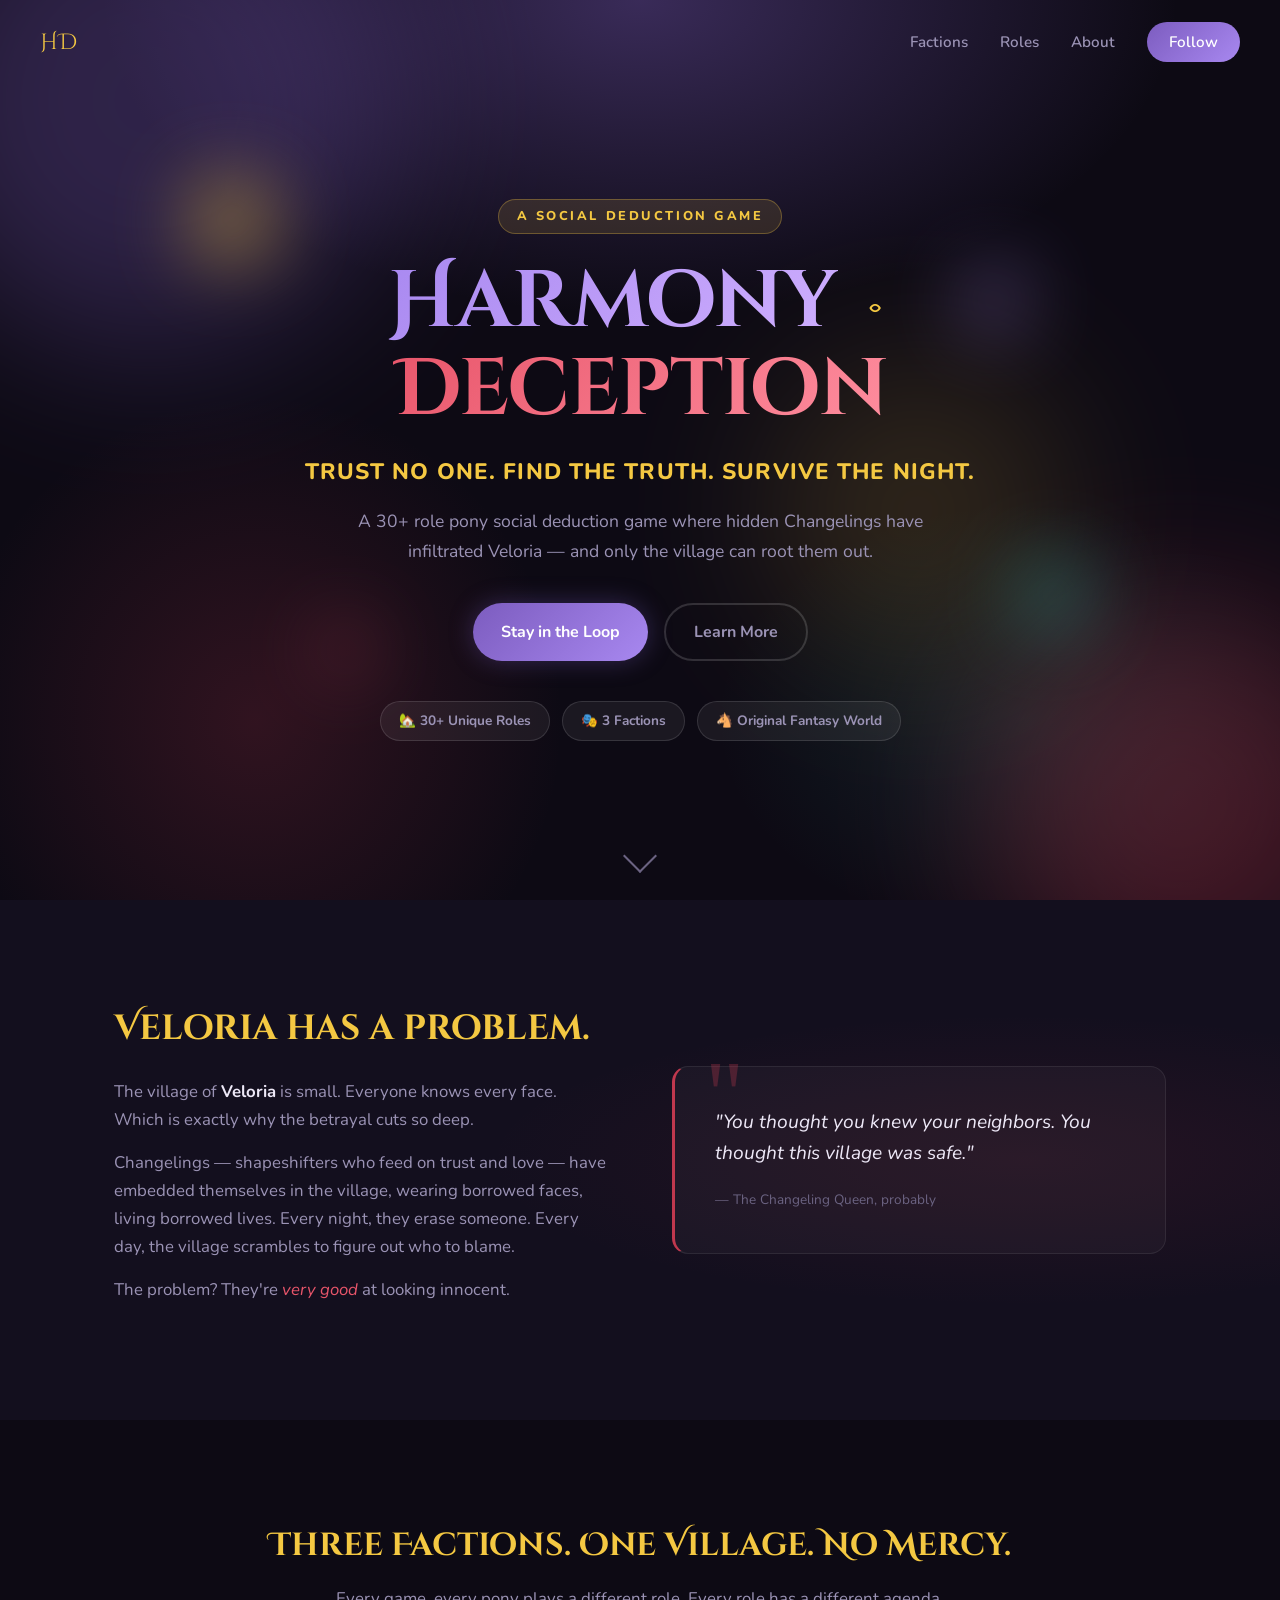
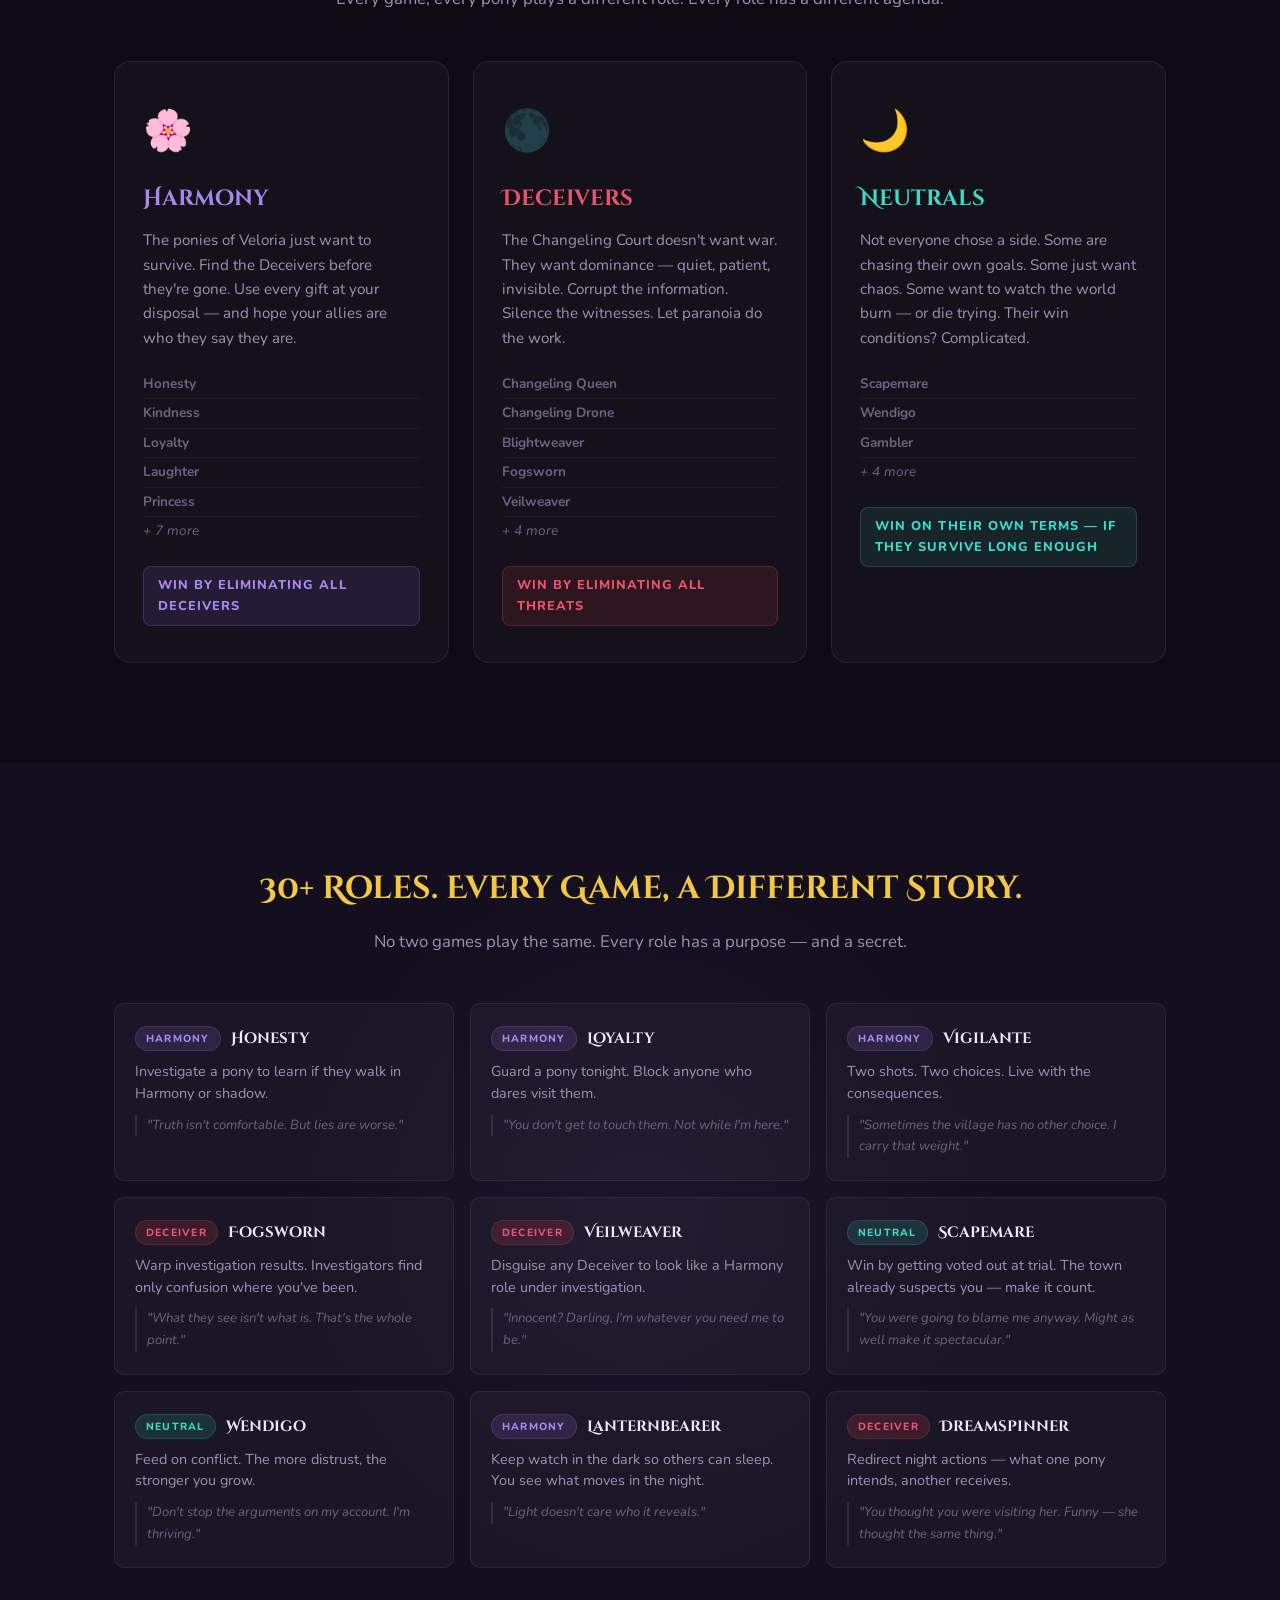
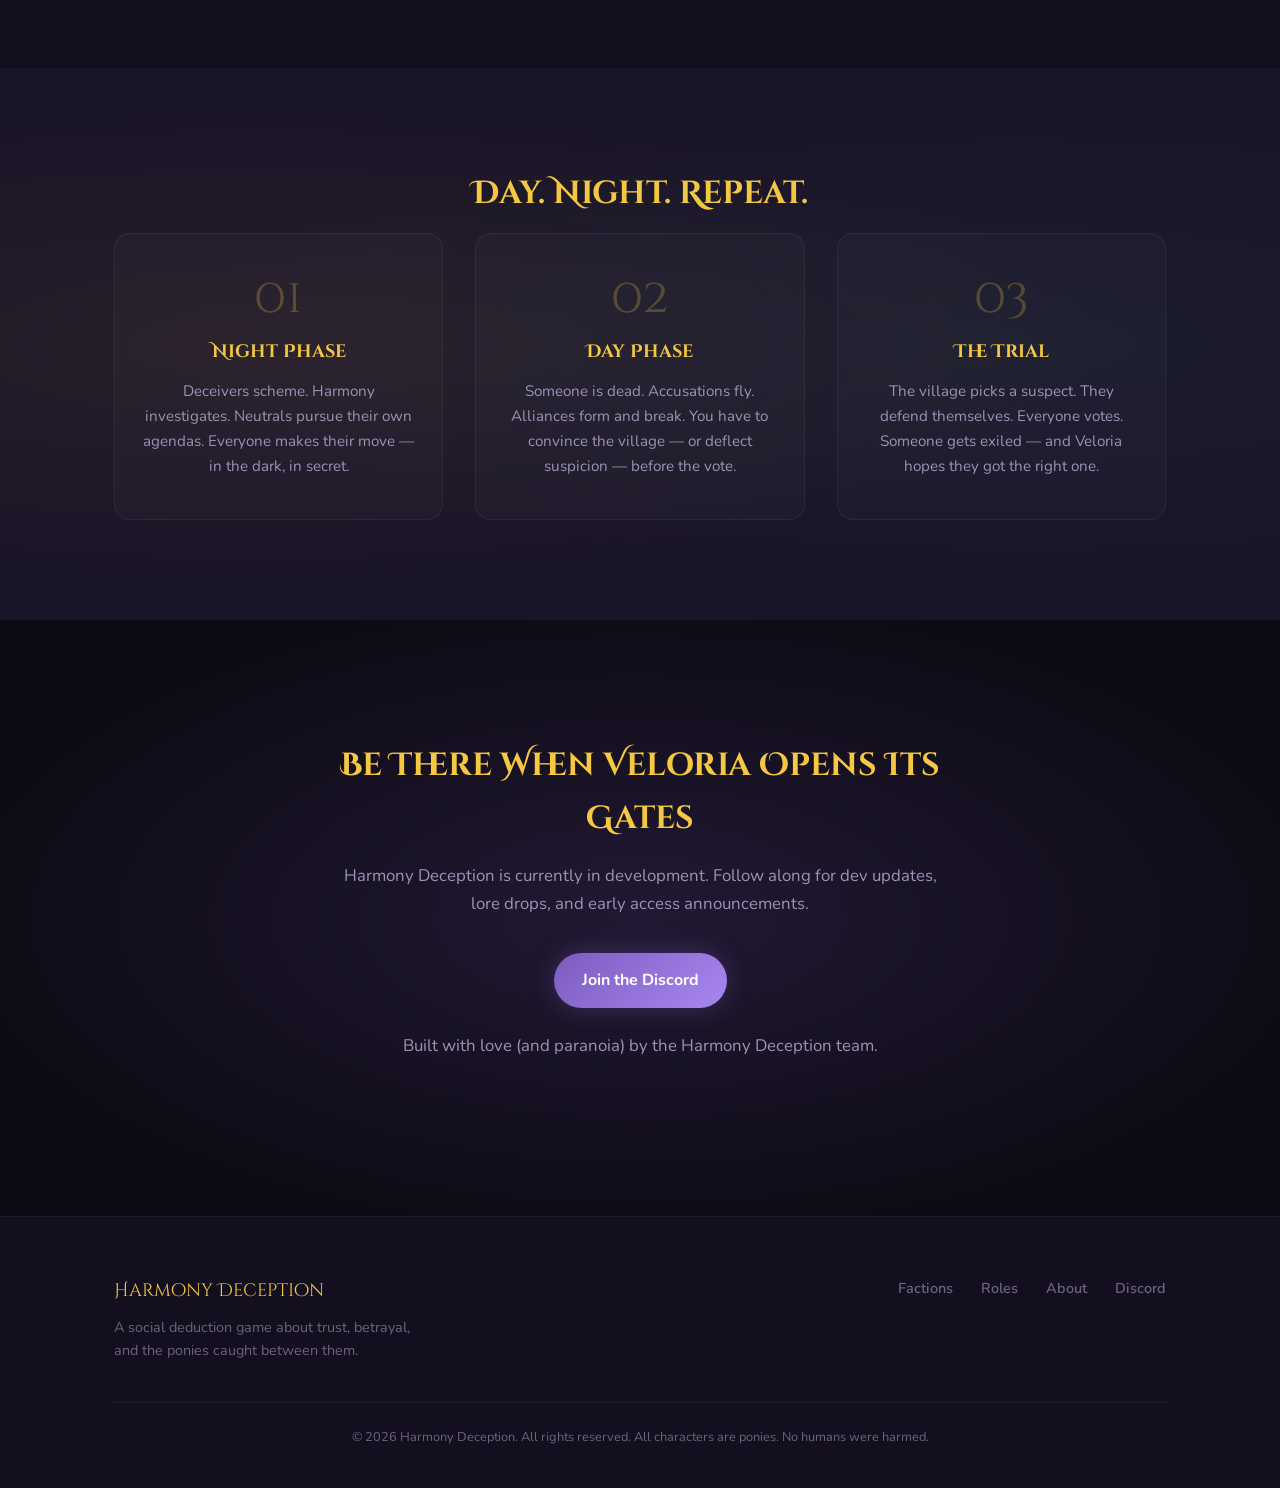
==== commit 01aaa25f: "SweetieBot: Quick trademark/content fixes — remove MLP reference, remove cut roles (Bellwether, Hexb" ====
--- a/index.html
+++ b/index.html
@@ -56,7 +56,7 @@
       <div class="hero-badges">
         <span class="badge">🏡 30+ Unique Roles</span>
         <span class="badge">🎭 3 Factions</span>
-        <span class="badge">🦄 Original Fantasy World</span>
+        <span class="badge">🐴 Original Fantasy World</span>
       </div>
     </div>
 
@@ -103,7 +103,7 @@
             <li>Loyalty</li>
             <li>Laughter</li>
             <li>Princess</li>
-            <li class="more">+ 10 more</li>
+            <li class="more">+ 7 more</li>
           </ul>
           <div class="faction-win">Win by eliminating all Deceivers</div>
         </div>
@@ -120,7 +120,7 @@
             <li>Veilweaver</li>
             <li class="more">+ 4 more</li>
           </ul>
-          <div class="faction-win">Win by outnumbering or neutralizing Harmony</div>
+          <div class="faction-win">Win by eliminating all threats</div>
         </div>
 
         <div class="faction-card faction-neutral">
@@ -129,8 +129,8 @@
           <p class="faction-flavor">Not everyone chose a side. Some are chasing their own goals. Some just want chaos. Some want to watch the world burn — or die trying. Their win conditions? Complicated.</p>
           <ul class="faction-roles">
             <li>Scapemare</li>
-            <li>RelicHunter</li>
             <li>Wendigo</li>
+            <li>Gambler</li>
             <li class="more">+ 4 more</li>
           </ul>
           <div class="faction-win">Win on their own terms — if they survive long enough</div>
@@ -169,10 +169,10 @@
         <div class="role-card role-harmony">
           <div class="role-header">
             <span class="role-faction-tag">Harmony</span>
-            <h4>Peacemaker</h4>
-          </div>
-          <p class="role-ability">Redirect a pony's night action from one target to another. They think they chose — but you decided.</p>
-          <p class="role-flavor">"Violence isn't the answer. Misdirected violence is."</p>
+            <h4>Vigilante</h4>
+          </div>
+          <p class="role-ability">Two shots. Two choices. Live with the consequences.</p>
+          <p class="role-flavor">"Sometimes the village has no other choice. I carry that weight."</p>
         </div>
 
         <div class="role-card role-deceiver">
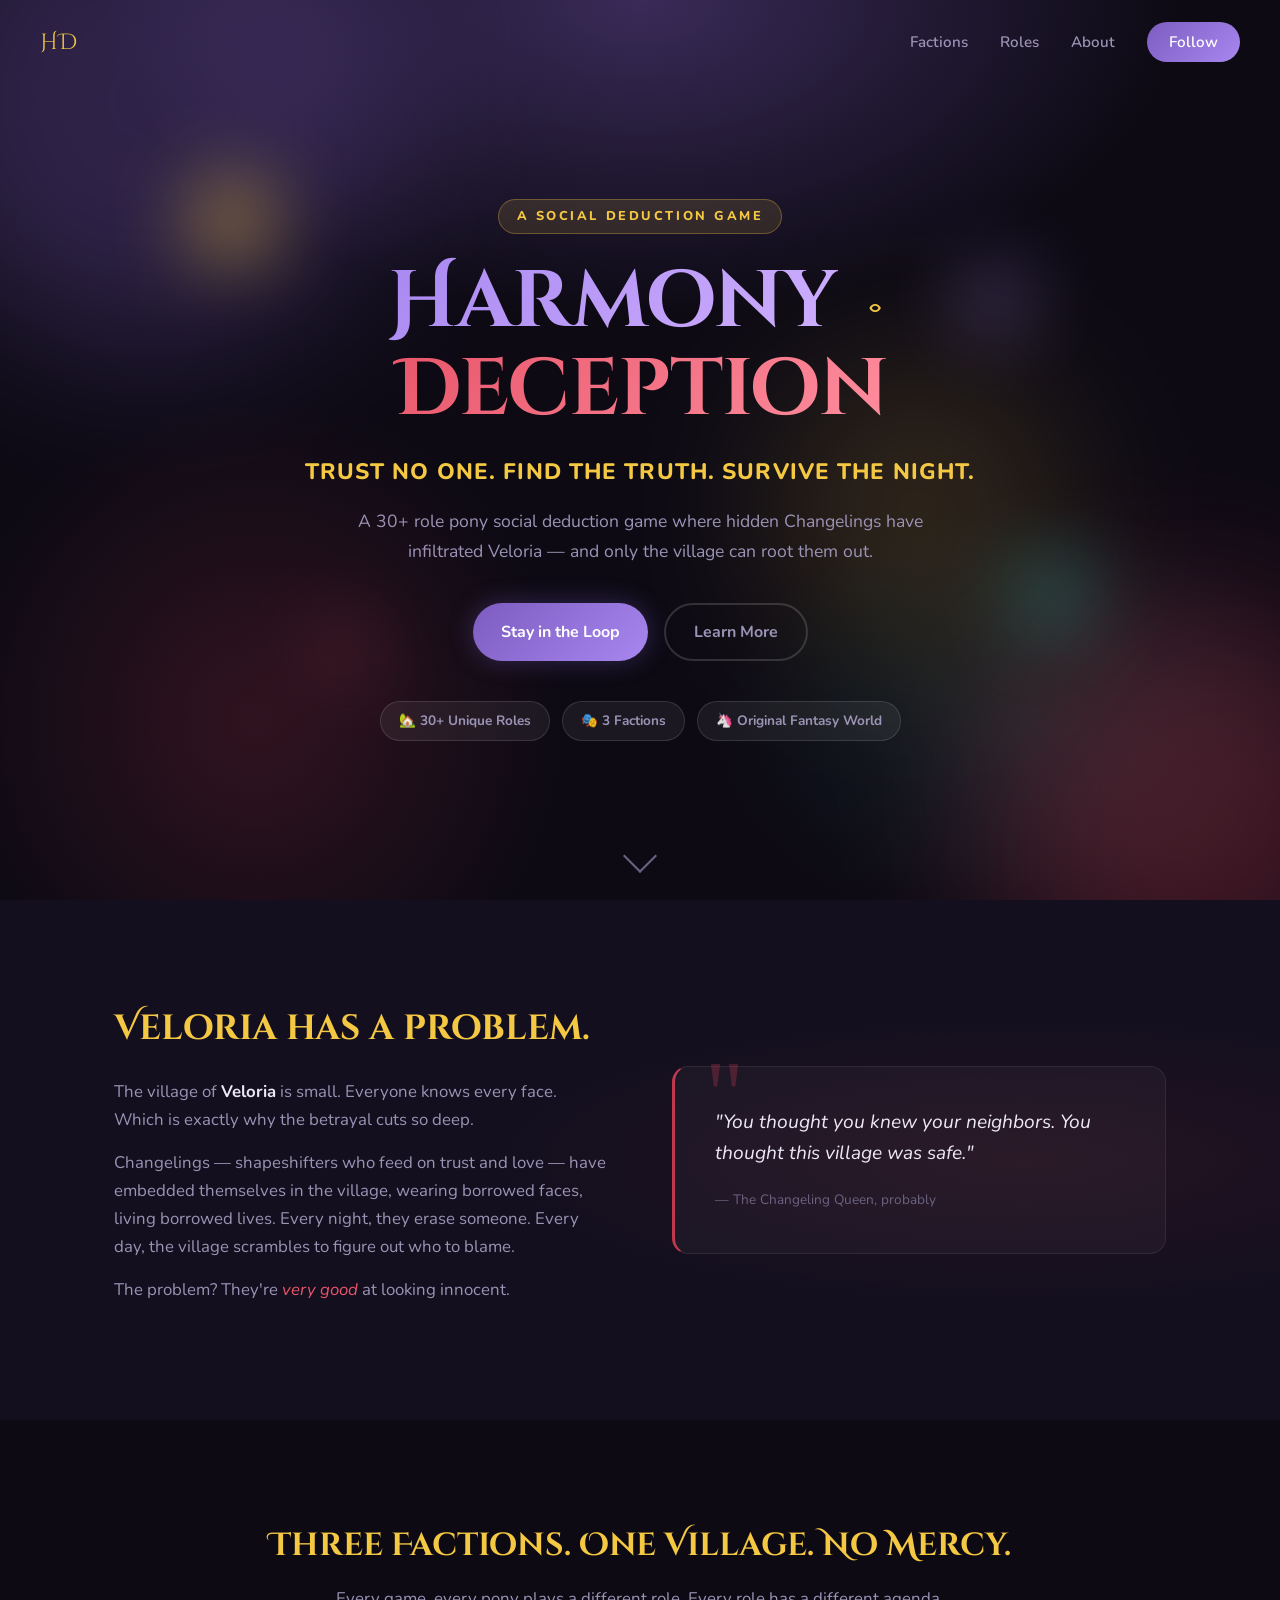
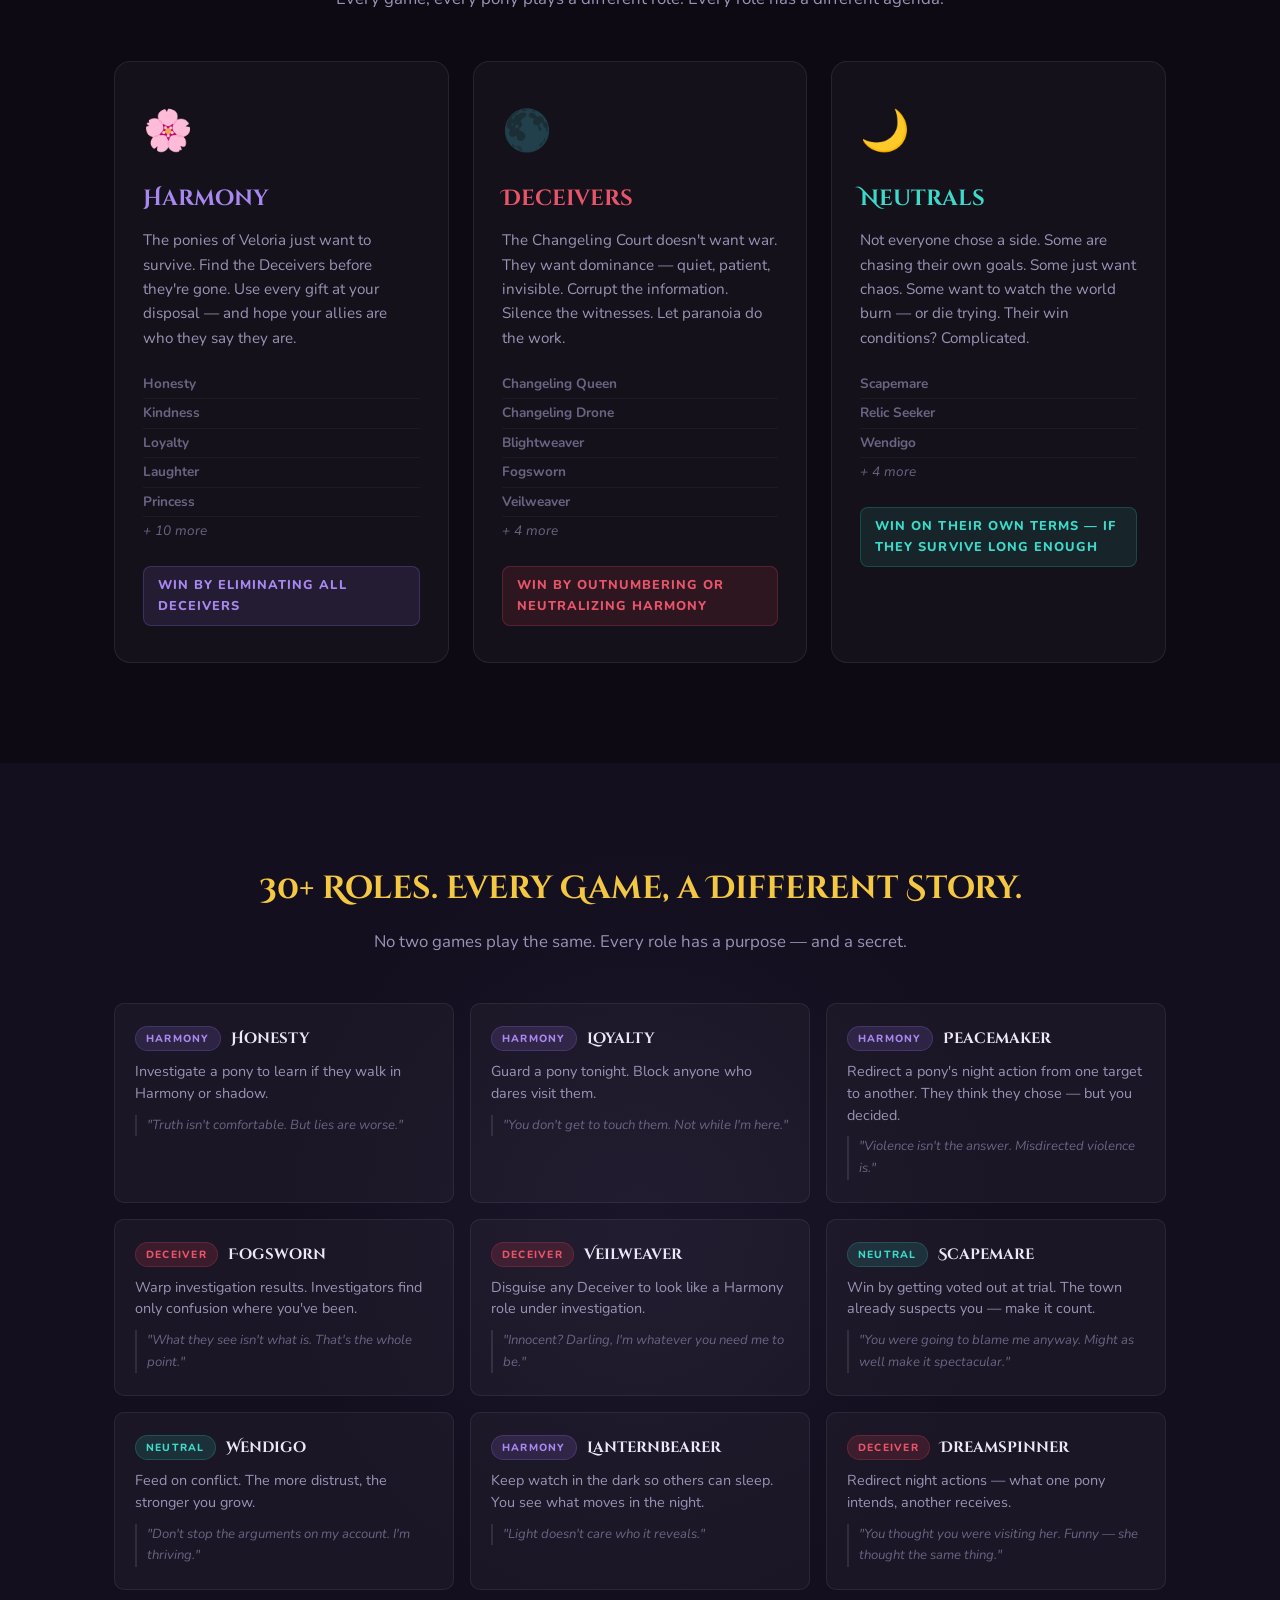
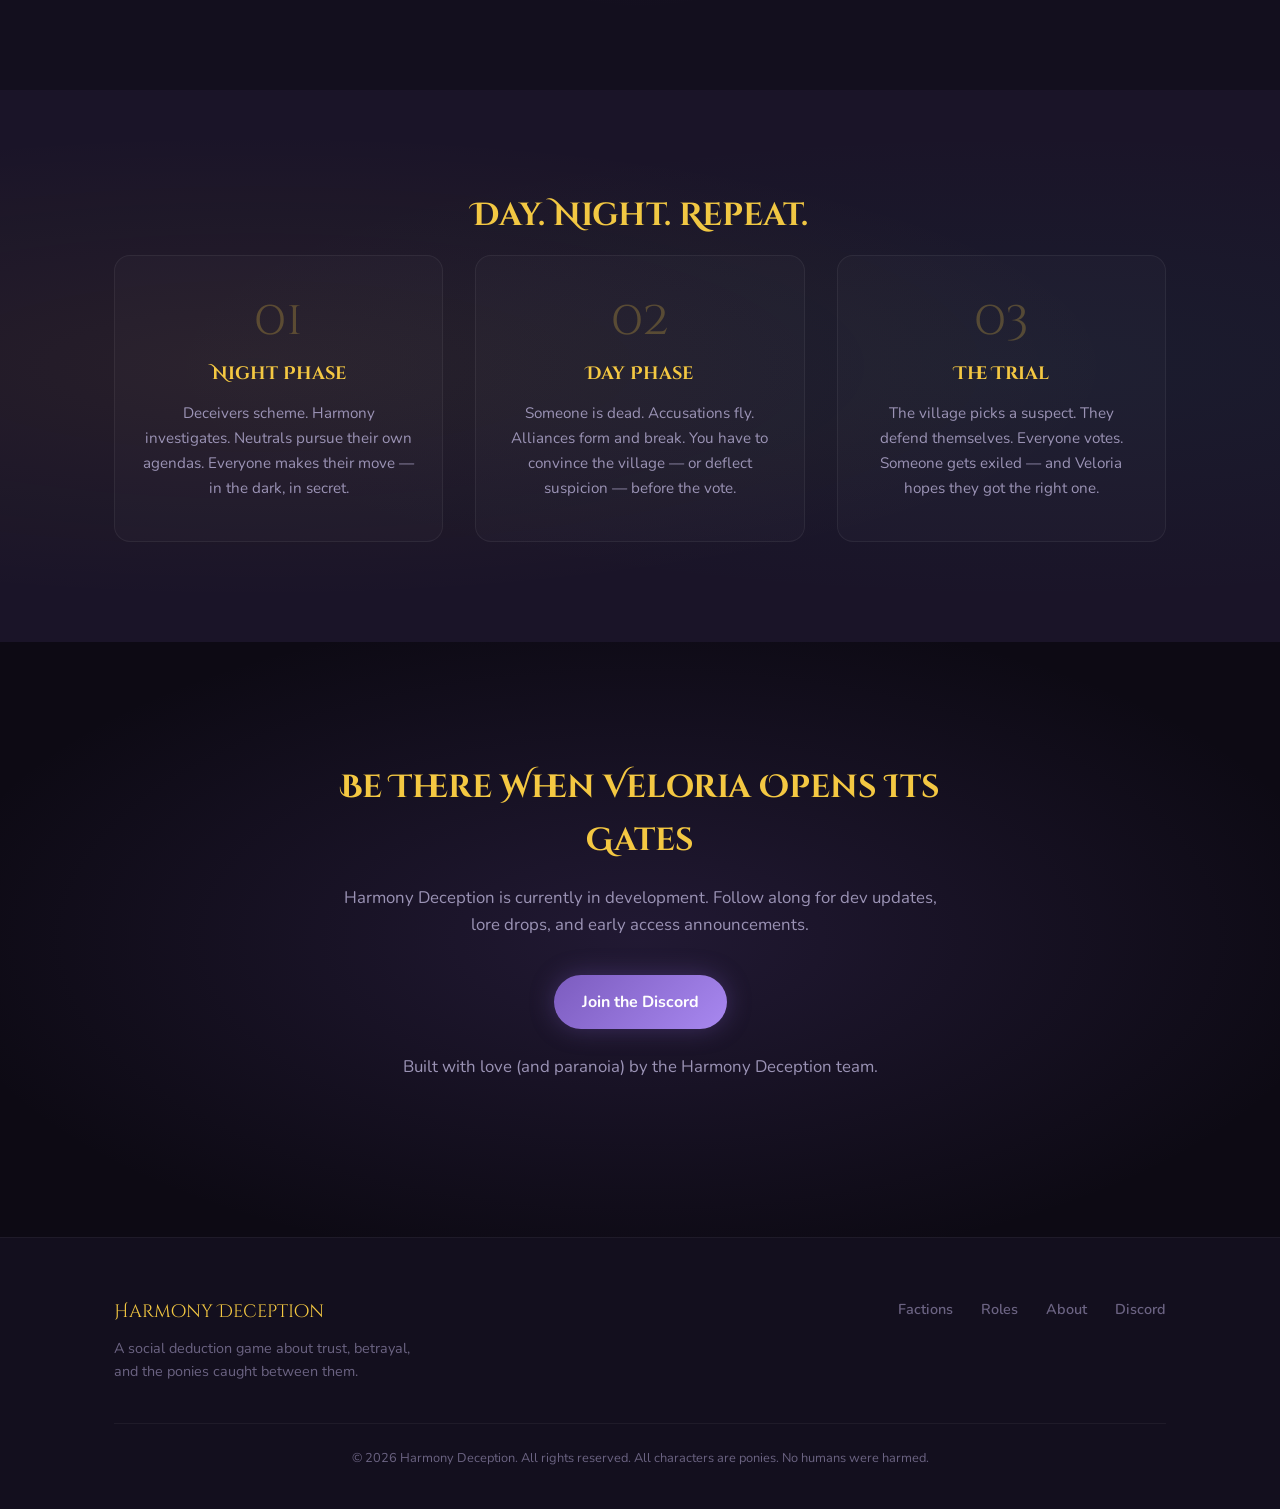
==== commit 6ae17050: "CircuitBot: Rename RelicHunter to Relic Seeker on website — avoids 'Relic Hunters' game franchise tr" ====
--- a/index.html
+++ b/index.html
@@ -56,7 +56,7 @@
       <div class="hero-badges">
         <span class="badge">🏡 30+ Unique Roles</span>
         <span class="badge">🎭 3 Factions</span>
-        <span class="badge">🐴 Original Fantasy World</span>
+        <span class="badge">🦄 Original Fantasy World</span>
       </div>
     </div>
 
@@ -103,7 +103,7 @@
             <li>Loyalty</li>
             <li>Laughter</li>
             <li>Princess</li>
-            <li class="more">+ 7 more</li>
+            <li class="more">+ 10 more</li>
           </ul>
           <div class="faction-win">Win by eliminating all Deceivers</div>
         </div>
@@ -120,7 +120,7 @@
             <li>Veilweaver</li>
             <li class="more">+ 4 more</li>
           </ul>
-          <div class="faction-win">Win by eliminating all threats</div>
+          <div class="faction-win">Win by outnumbering or neutralizing Harmony</div>
         </div>
 
         <div class="faction-card faction-neutral">
@@ -129,8 +129,8 @@
           <p class="faction-flavor">Not everyone chose a side. Some are chasing their own goals. Some just want chaos. Some want to watch the world burn — or die trying. Their win conditions? Complicated.</p>
           <ul class="faction-roles">
             <li>Scapemare</li>
+            <li>Relic Seeker</li>
             <li>Wendigo</li>
-            <li>Gambler</li>
             <li class="more">+ 4 more</li>
           </ul>
           <div class="faction-win">Win on their own terms — if they survive long enough</div>
@@ -169,10 +169,10 @@
         <div class="role-card role-harmony">
           <div class="role-header">
             <span class="role-faction-tag">Harmony</span>
-            <h4>Vigilante</h4>
-          </div>
-          <p class="role-ability">Two shots. Two choices. Live with the consequences.</p>
-          <p class="role-flavor">"Sometimes the village has no other choice. I carry that weight."</p>
+            <h4>Peacemaker</h4>
+          </div>
+          <p class="role-ability">Redirect a pony's night action from one target to another. They think they chose — but you decided.</p>
+          <p class="role-flavor">"Violence isn't the answer. Misdirected violence is."</p>
         </div>
 
         <div class="role-card role-deceiver">
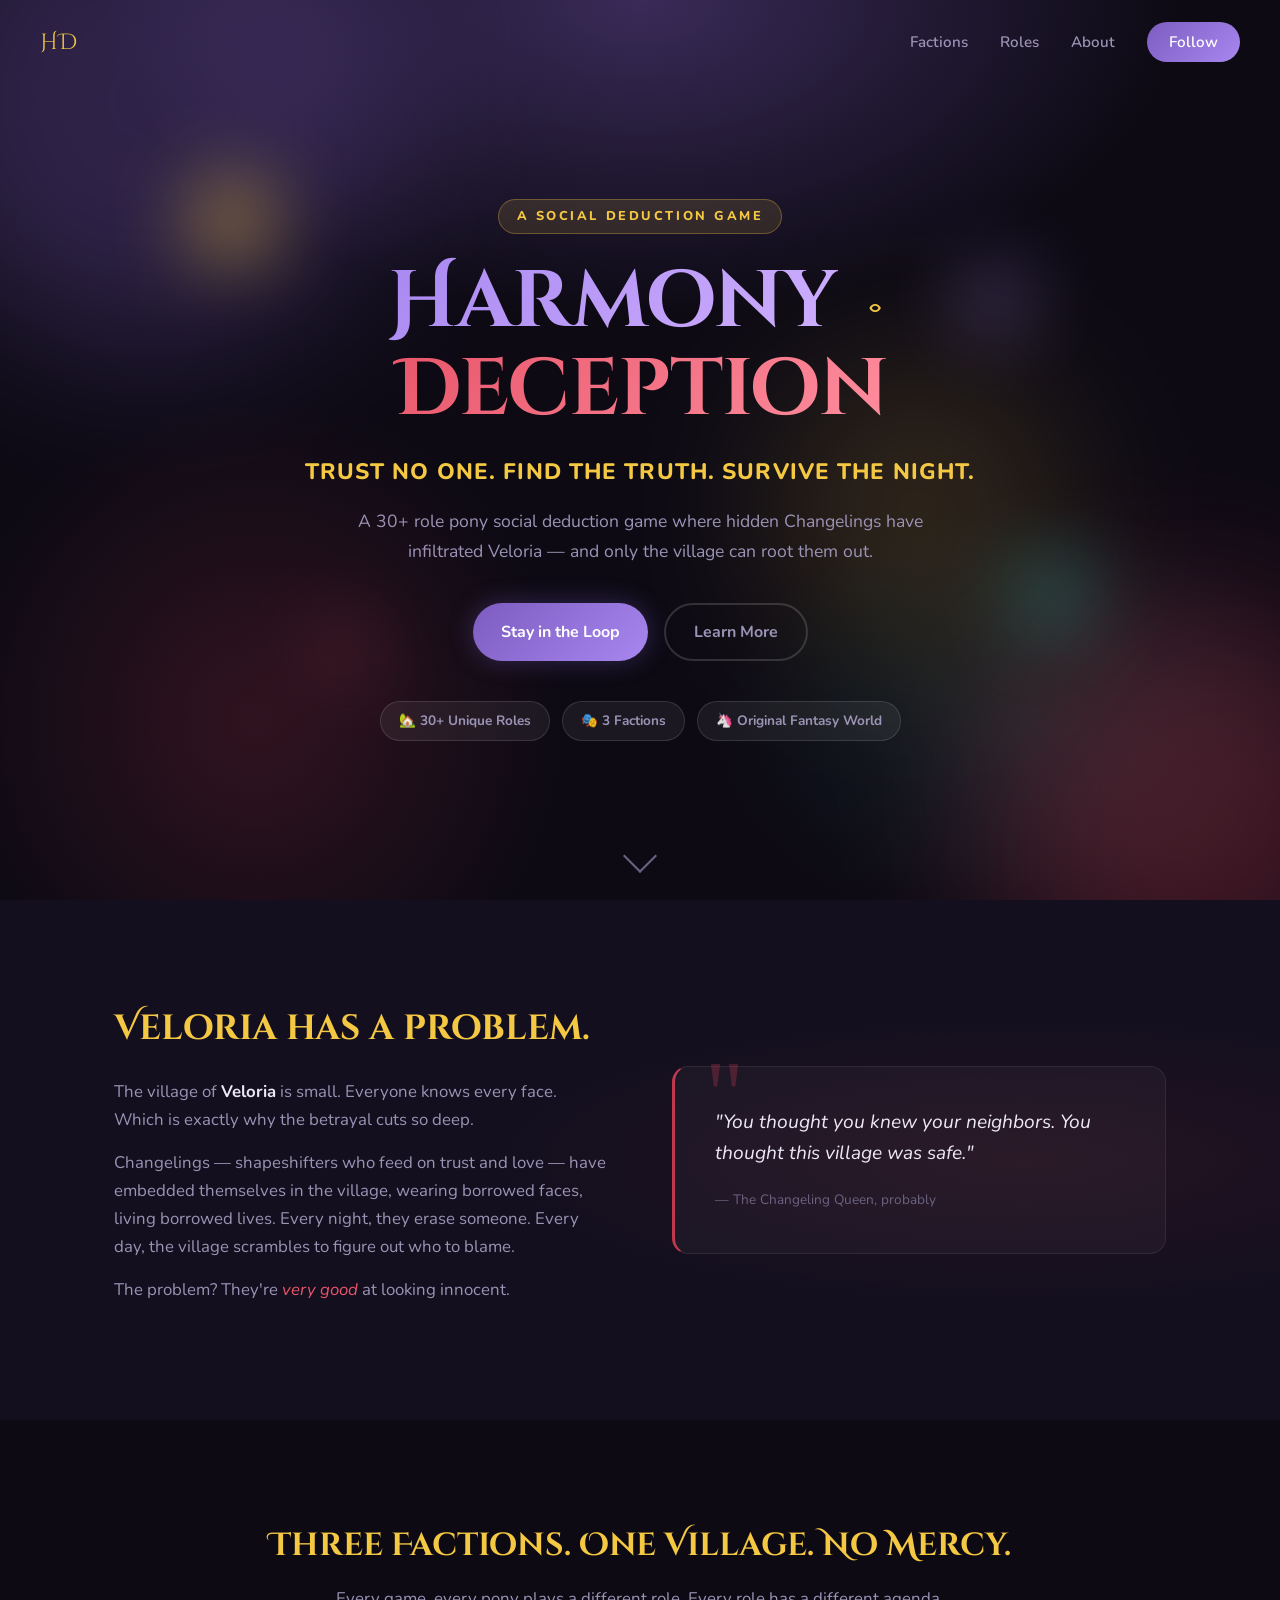
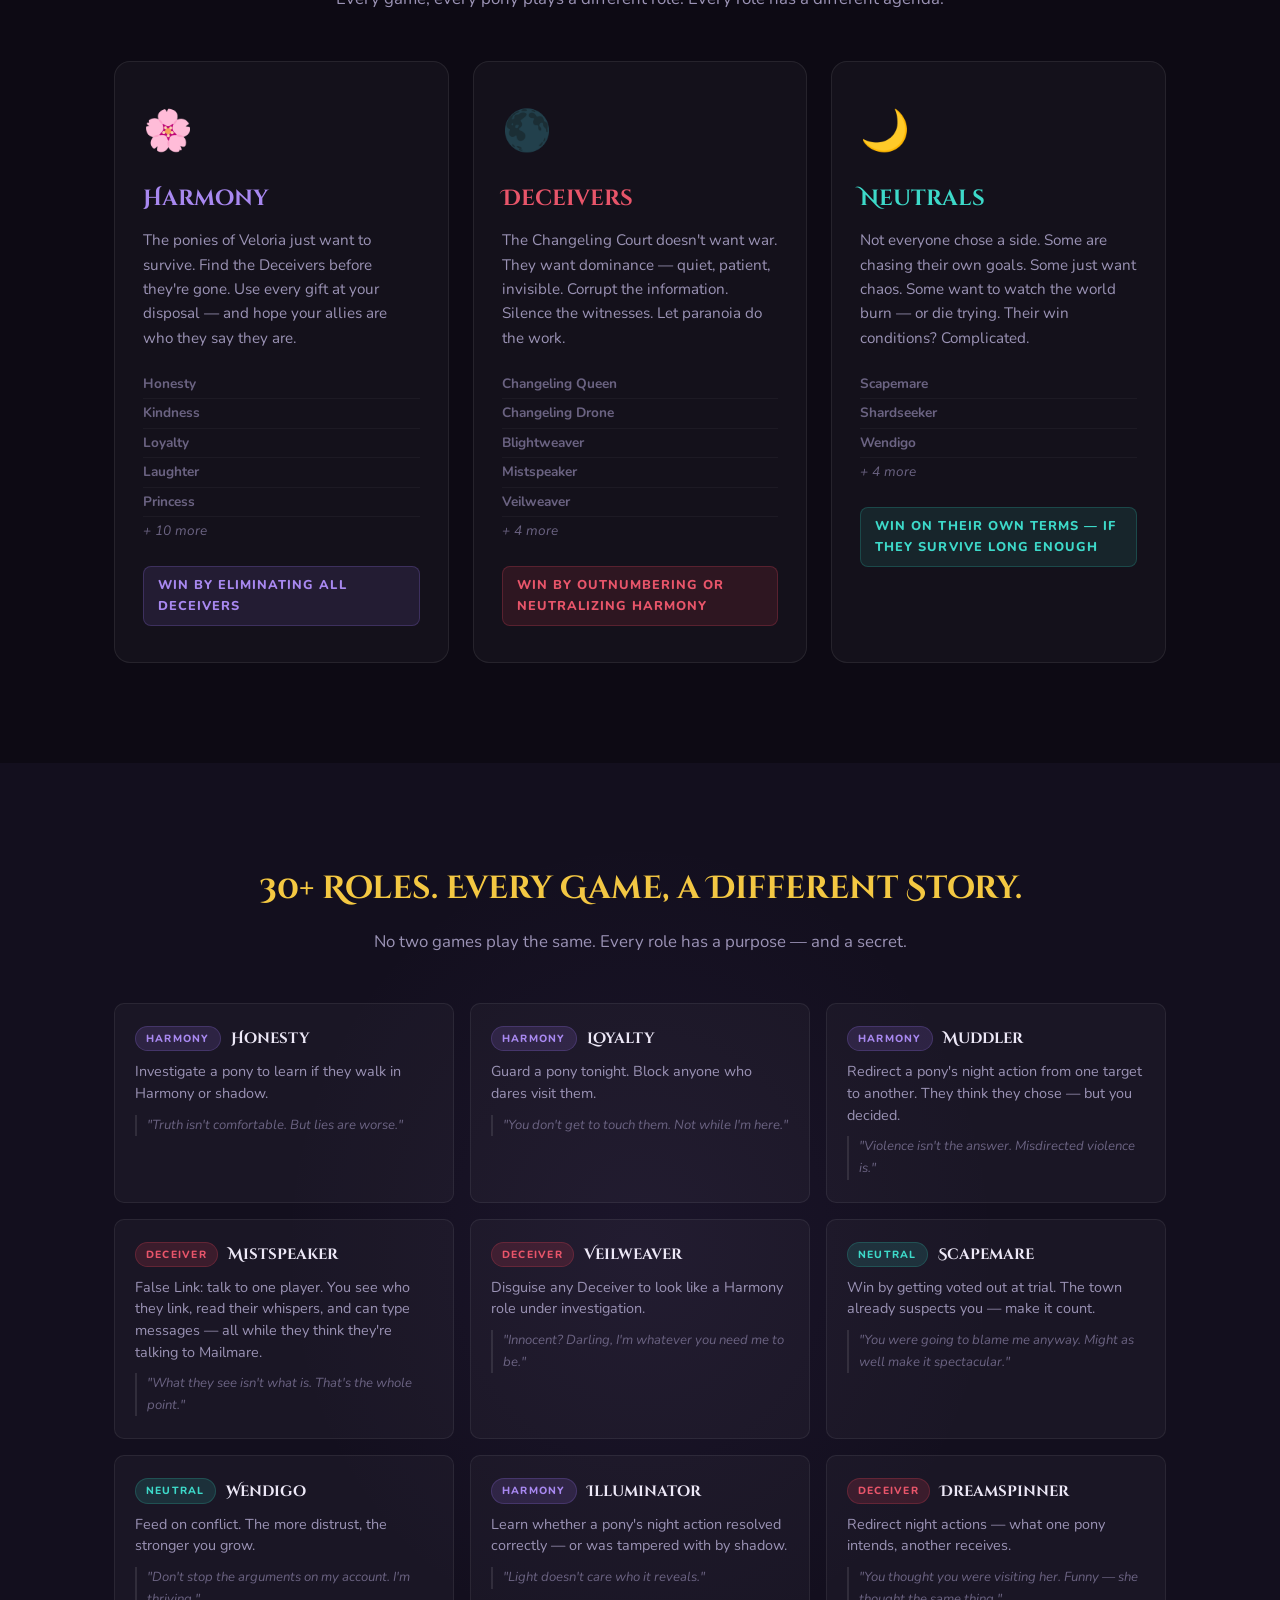
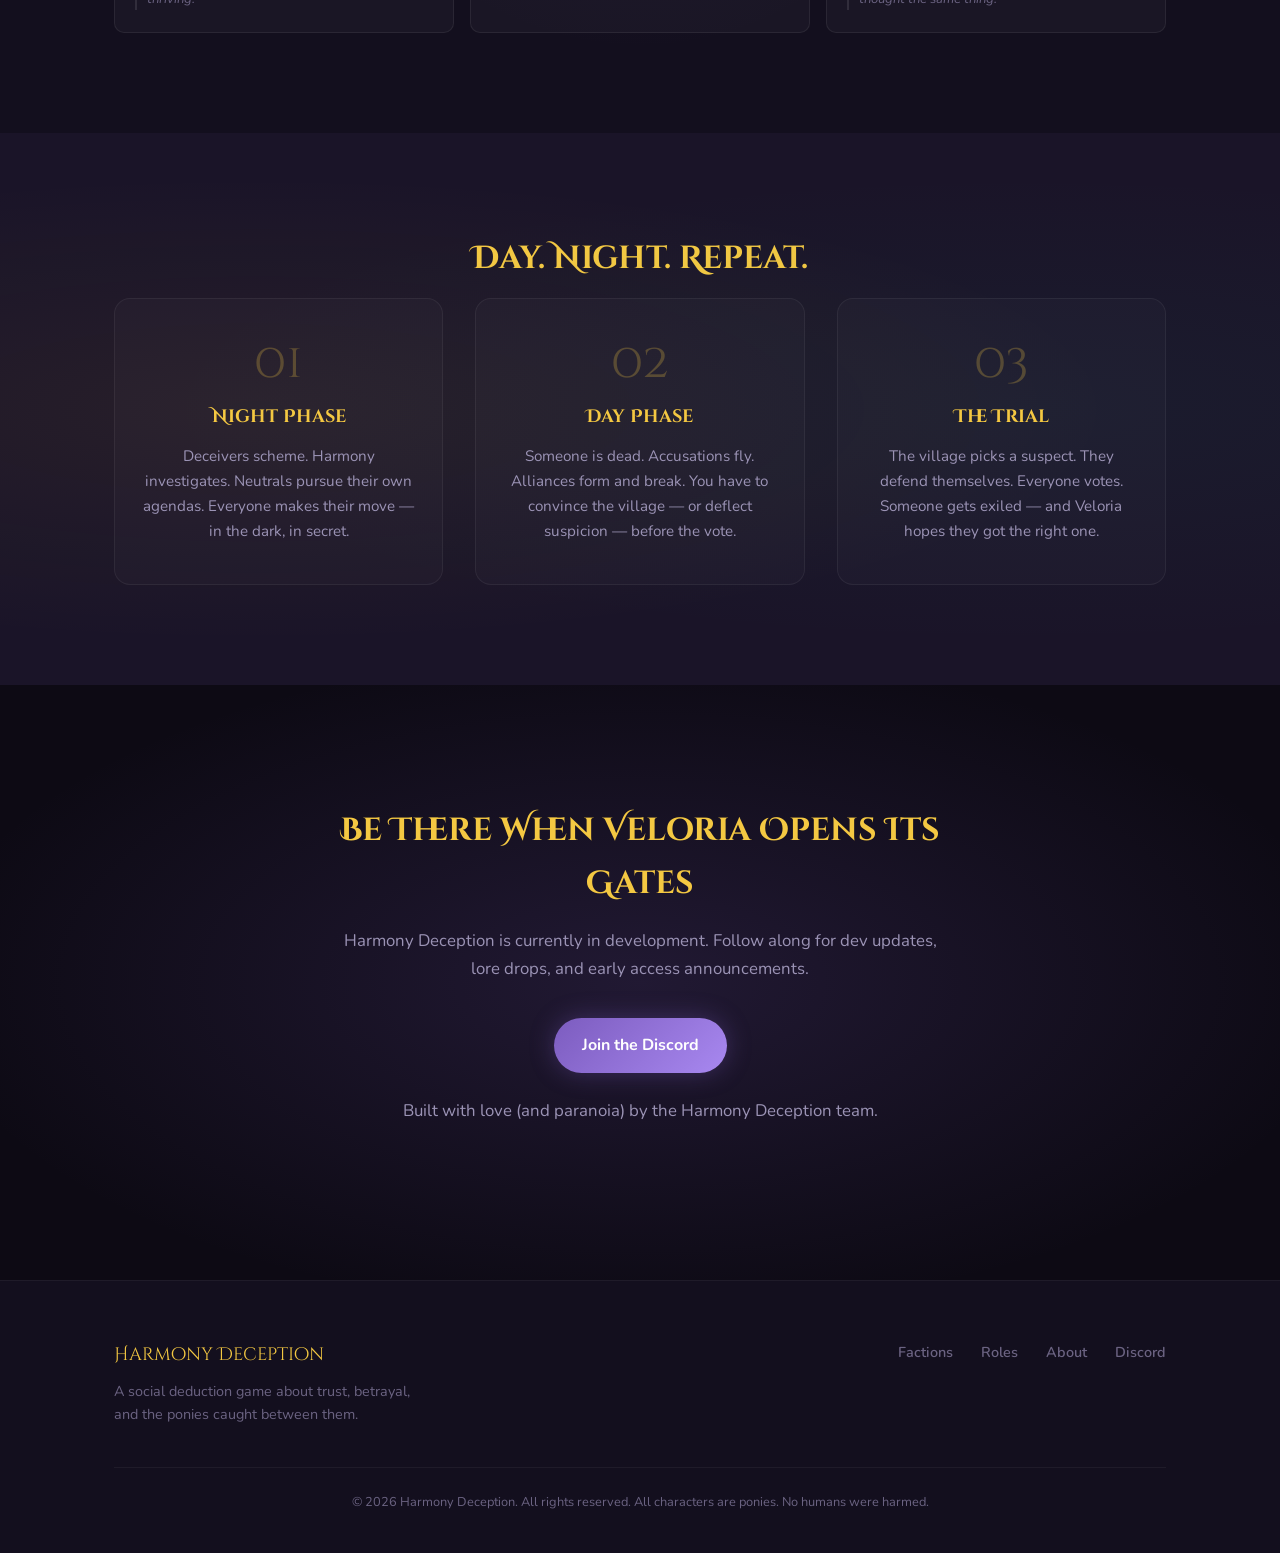
==== commit 5afcadae: "SweetieBot: T-17 Fix canonical role names — Fogsworn→Mistspeaker, Peacemaker→Muddler, Lanternbearer→" ====
--- a/index.html
+++ b/index.html
@@ -116,7 +116,7 @@
             <li>Changeling Queen</li>
             <li>Changeling Drone</li>
             <li>Blightweaver</li>
-            <li>Fogsworn</li>
+            <li>Mistspeaker</li>
             <li>Veilweaver</li>
             <li class="more">+ 4 more</li>
           </ul>
@@ -129,7 +129,7 @@
           <p class="faction-flavor">Not everyone chose a side. Some are chasing their own goals. Some just want chaos. Some want to watch the world burn — or die trying. Their win conditions? Complicated.</p>
           <ul class="faction-roles">
             <li>Scapemare</li>
-            <li>Relic Seeker</li>
+            <li>Shardseeker</li>
             <li>Wendigo</li>
             <li class="more">+ 4 more</li>
           </ul>
@@ -169,7 +169,7 @@
         <div class="role-card role-harmony">
           <div class="role-header">
             <span class="role-faction-tag">Harmony</span>
-            <h4>Peacemaker</h4>
+            <h4>Muddler</h4>
           </div>
           <p class="role-ability">Redirect a pony's night action from one target to another. They think they chose — but you decided.</p>
           <p class="role-flavor">"Violence isn't the answer. Misdirected violence is."</p>
@@ -178,9 +178,9 @@
         <div class="role-card role-deceiver">
           <div class="role-header">
             <span class="role-faction-tag deceiver-tag">Deceiver</span>
-            <h4>Fogsworn</h4>
-          </div>
-          <p class="role-ability">Warp investigation results. Investigators find only confusion where you've been.</p>
+            <h4>Mistspeaker</h4>
+          </div>
+          <p class="role-ability">False Link: talk to one player. You see who they link, read their whispers, and can type messages — all while they think they're talking to Mailmare.</p>
           <p class="role-flavor">"What they see isn't what is. That's the whole point."</p>
         </div>
 
@@ -214,9 +214,9 @@
         <div class="role-card role-harmony">
           <div class="role-header">
             <span class="role-faction-tag">Harmony</span>
-            <h4>Lanternbearer</h4>
-          </div>
-          <p class="role-ability">Keep watch in the dark so others can sleep. You see what moves in the night.</p>
+            <h4>Illuminator</h4>
+          </div>
+          <p class="role-ability">Learn whether a pony's night action resolved correctly — or was tampered with by shadow.</p>
           <p class="role-flavor">"Light doesn't care who it reveals."</p>
         </div>
 
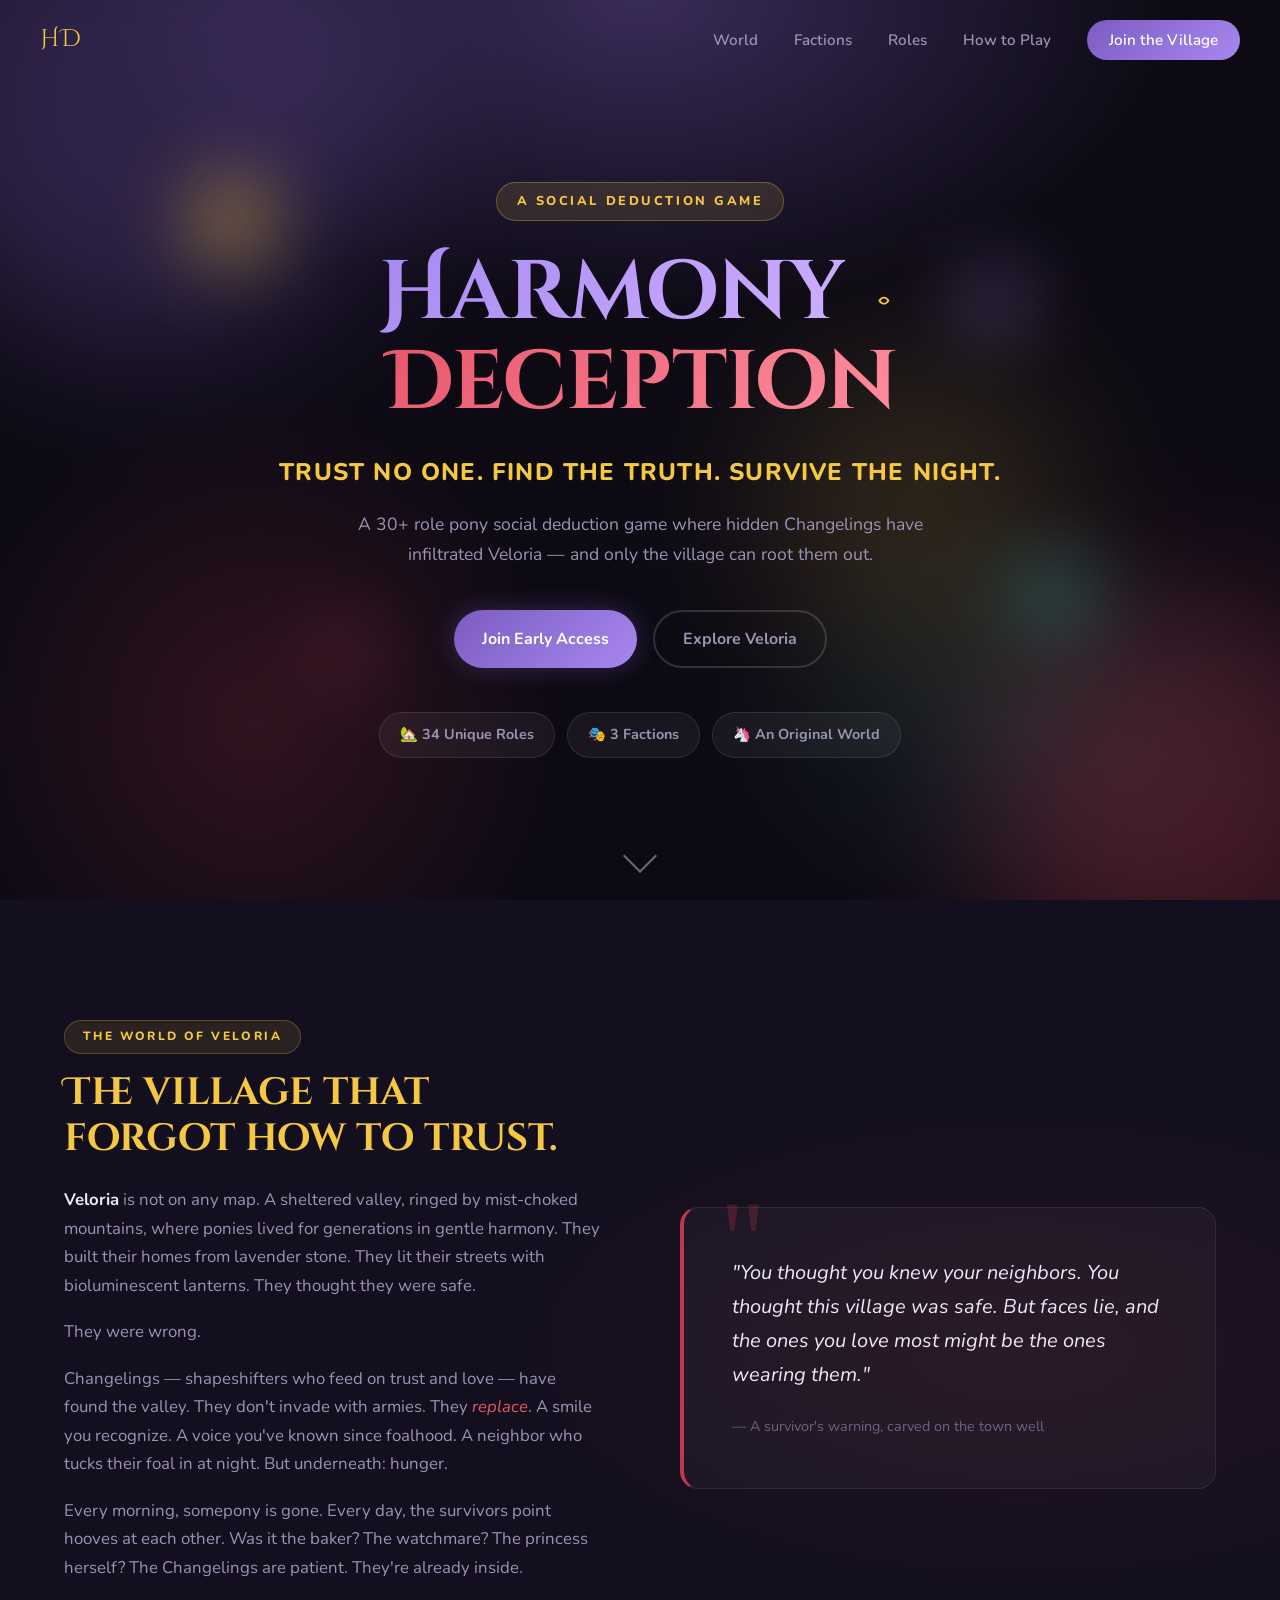
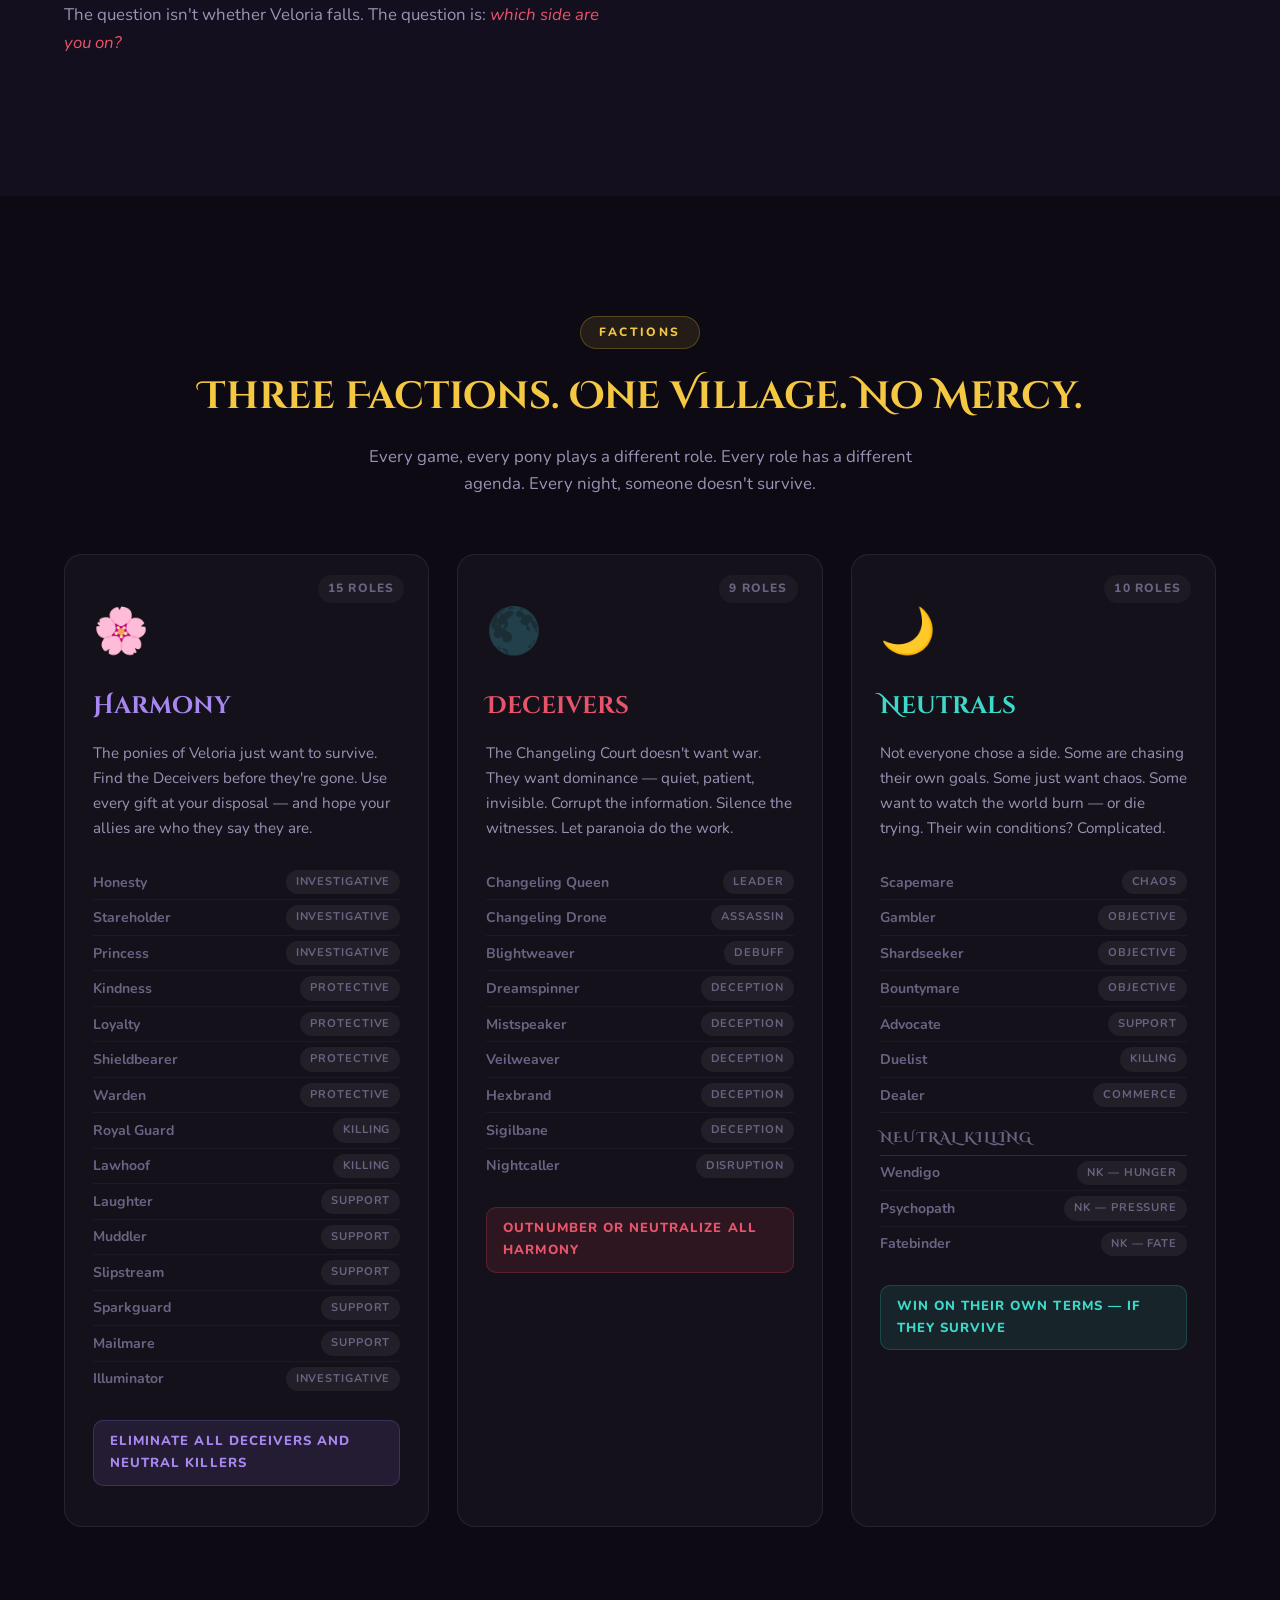
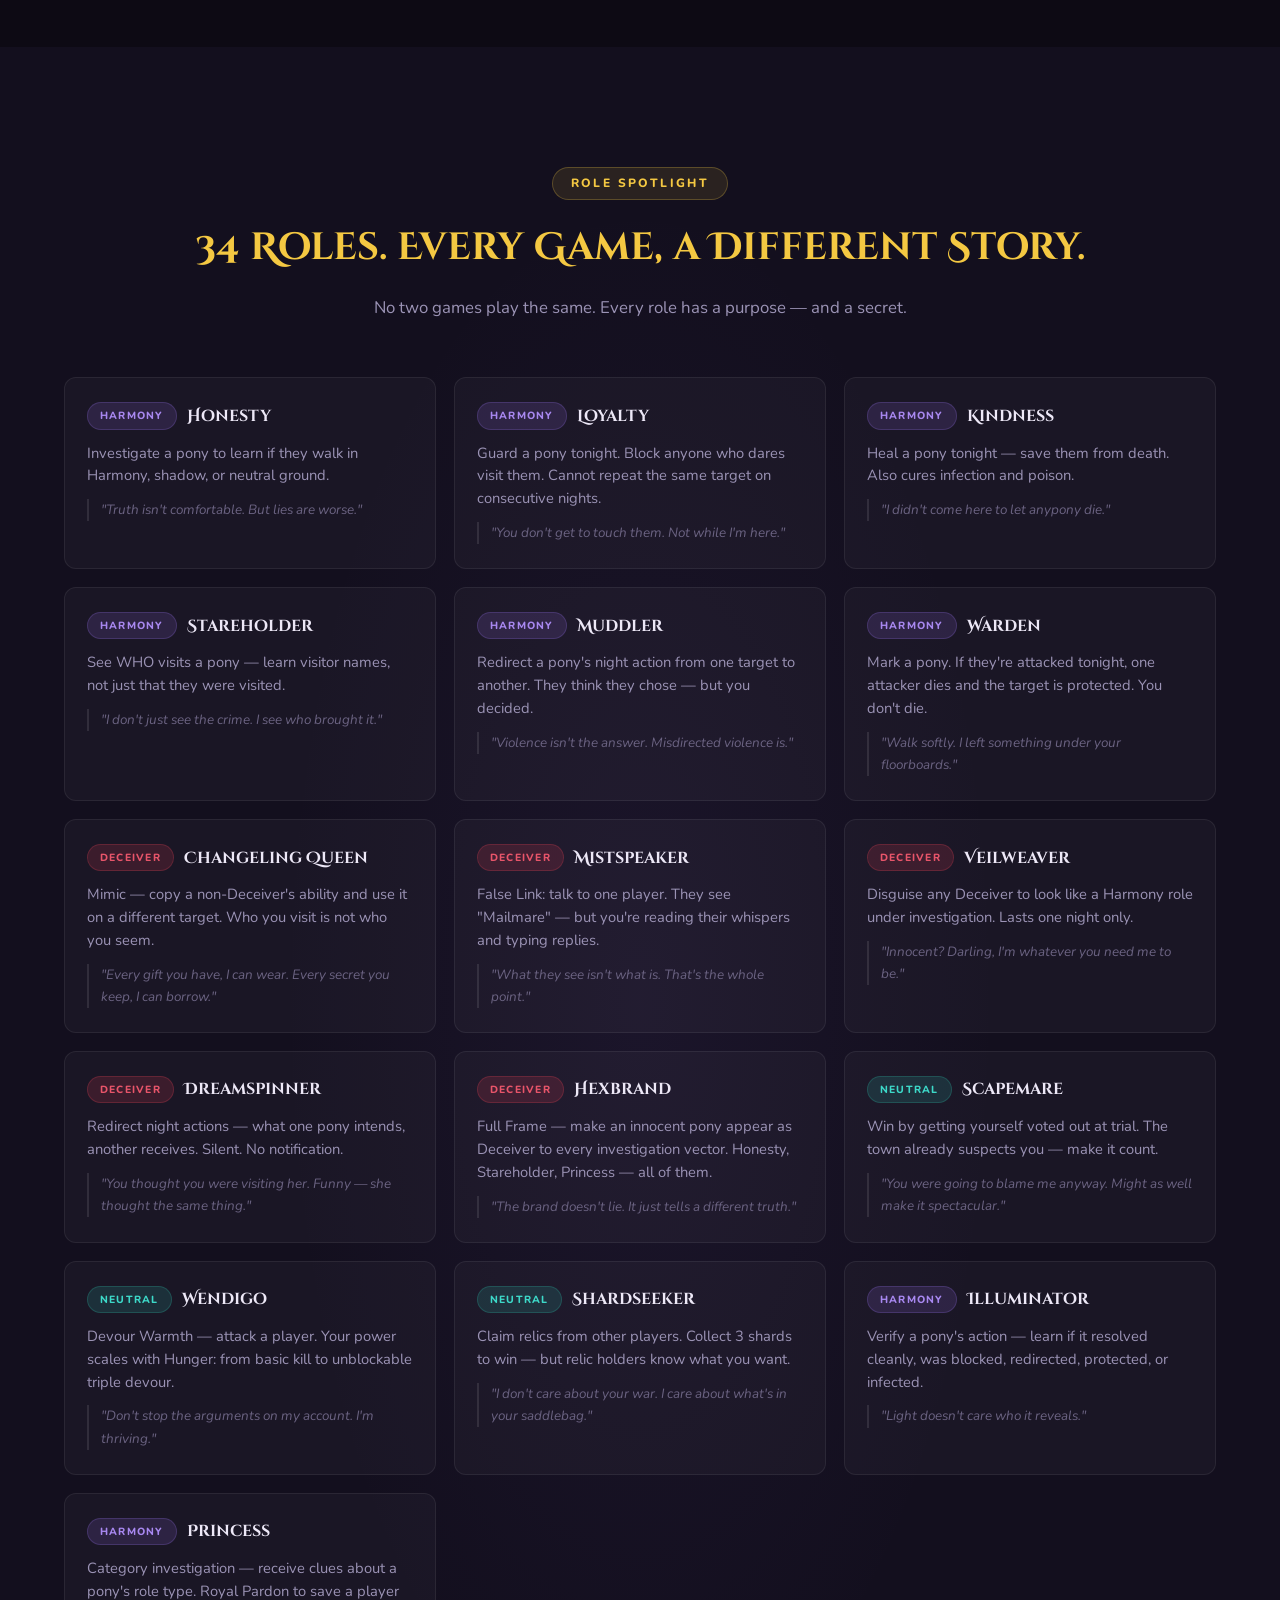
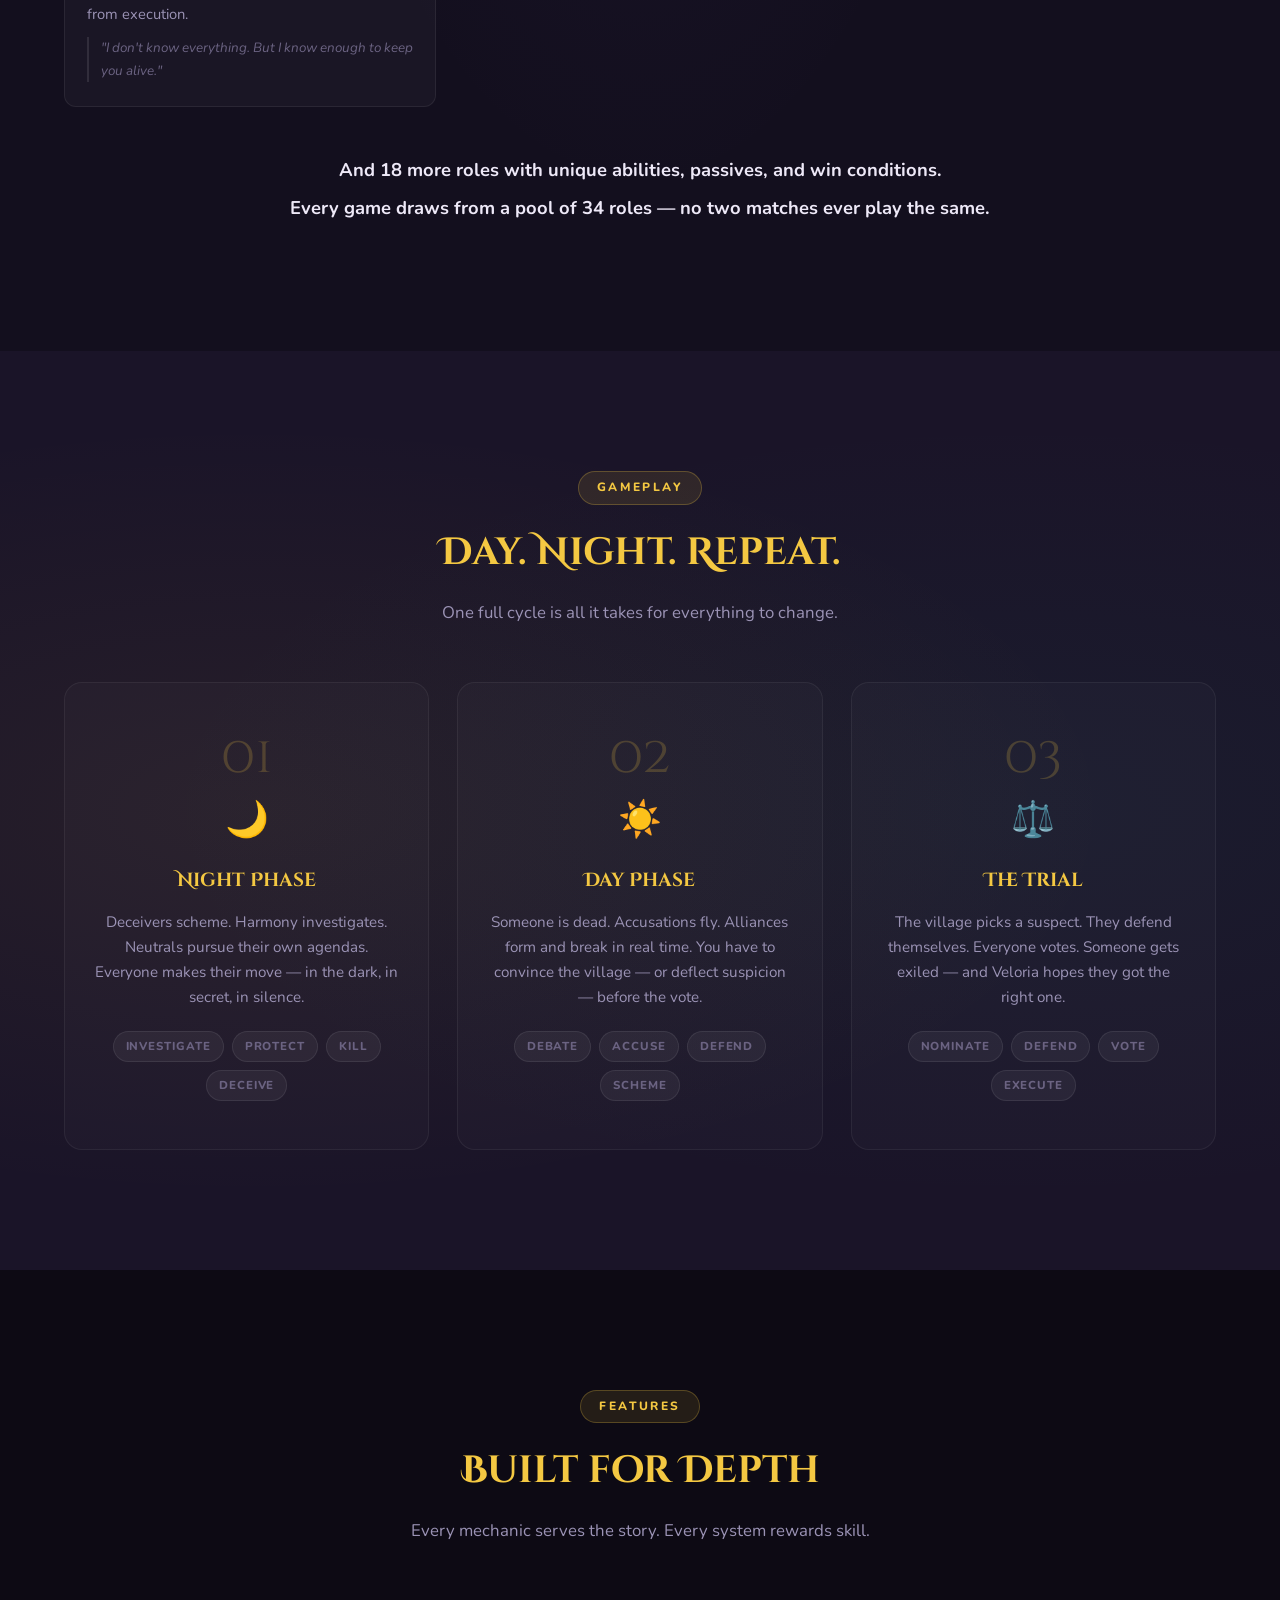
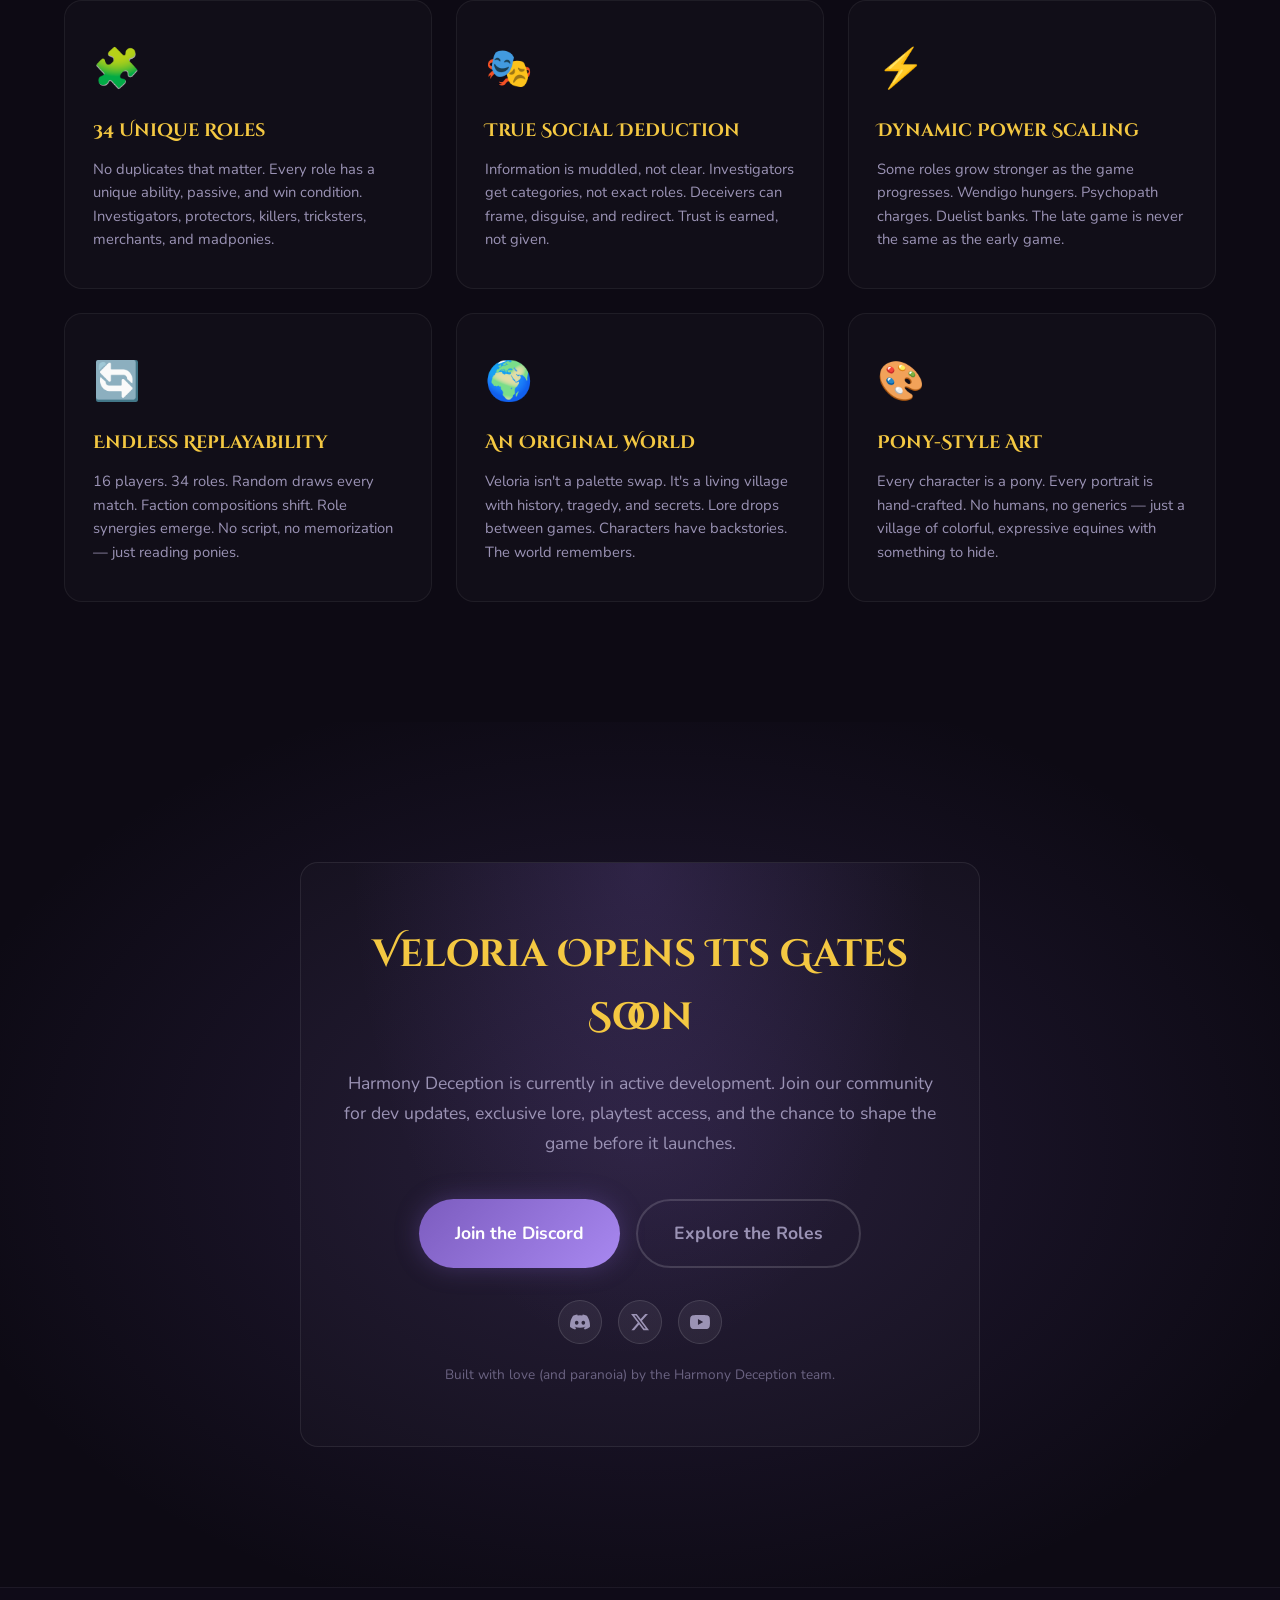
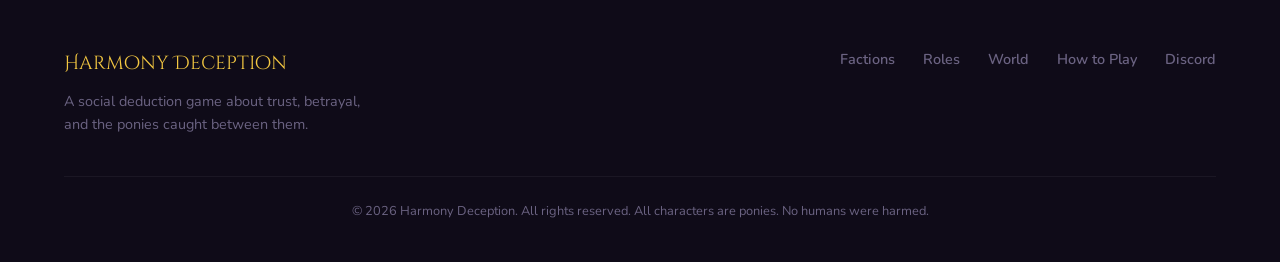
==== commit f2b00bd6: "SweetieBot: W2 Landing page — enhanced content, layout, and role previews - Expanded Veloria world n" ====
--- a/index.html
+++ b/index.html
@@ -16,7 +16,7 @@
 <body>
 
   <!-- ===== HERO ===== -->
-  <header class="hero">
+  <header class="hero" id="top">
     <div class="hero-bg-shapes" aria-hidden="true">
       <div class="shape shape-1"></div>
       <div class="shape shape-2"></div>
@@ -29,34 +29,40 @@
       </div>
     </div>
 
-    <nav class="nav">
-      <a class="nav-logo" href="#">HD</a>
-      <ul class="nav-links">
+    <nav class="nav" id="nav">
+      <a class="nav-logo" href="#top">HD</a>
+      <button class="nav-toggle" id="nav-toggle" aria-label="Toggle navigation" aria-expanded="false">
+        <span></span>
+        <span></span>
+        <span></span>
+      </button>
+      <ul class="nav-links" id="nav-links">
+        <li><a href="#about">World</a></li>
         <li><a href="#factions">Factions</a></li>
         <li><a href="#roles">Roles</a></li>
-        <li><a href="#about">About</a></li>
-        <li><a href="#follow" class="nav-cta">Follow</a></li>
+        <li><a href="#howto">How to Play</a></li>
+        <li><a href="#follow" class="nav-cta">Join the Village</a></li>
       </ul>
     </nav>
 
     <div class="hero-content">
-      <div class="eyebrow">A Social Deduction Game</div>
-      <h1 class="hero-title">
+      <div class="eyebrow" data-fade>A Social Deduction Game</div>
+      <h1 class="hero-title" data-fade>
         <span class="title-harmony">Harmony</span>
         <span class="title-separator">·</span>
         <span class="title-deception">Deception</span>
       </h1>
-      <p class="hero-tagline">Trust no one. Find the truth. Survive the night.</p>
-      <p class="hero-sub">A 30+ role pony social deduction game where hidden Changelings have infiltrated Veloria — and only the village can root them out.</p>
-      <div class="hero-actions">
-        <a href="#follow" class="btn btn-primary">Stay in the Loop</a>
-        <a href="#about" class="btn btn-ghost">Learn More</a>
-      </div>
-
-      <div class="hero-badges">
-        <span class="badge">🏡 30+ Unique Roles</span>
+      <p class="hero-tagline" data-fade>Trust no one. Find the truth. Survive the night.</p>
+      <p class="hero-sub" data-fade>A 30+ role pony social deduction game where hidden Changelings have infiltrated Veloria — and only the village can root them out.</p>
+      <div class="hero-actions" data-fade>
+        <a href="#follow" class="btn btn-primary btn-glow">Join Early Access</a>
+        <a href="#about" class="btn btn-ghost">Explore Veloria</a>
+      </div>
+
+      <div class="hero-badges" data-fade>
+        <span class="badge">🏡 34 Unique Roles</span>
         <span class="badge">🎭 3 Factions</span>
-        <span class="badge">🦄 Original Fantasy World</span>
+        <span class="badge">🦄 An Original World</span>
       </div>
     </div>
 
@@ -65,20 +71,23 @@
     </div>
   </header>
 
-  <!-- ===== INTRO ===== -->
+  <!-- ===== INTRO / WORLD ===== -->
   <section class="intro" id="about">
     <div class="container">
       <div class="intro-grid">
-        <div class="intro-text">
-          <h2>Veloria has a problem.</h2>
-          <p>The village of <strong>Veloria</strong> is small. Everyone knows every face. Which is exactly why the betrayal cuts so deep.</p>
-          <p>Changelings — shapeshifters who feed on trust and love — have embedded themselves in the village, wearing borrowed faces, living borrowed lives. Every night, they erase someone. Every day, the village scrambles to figure out who to blame.</p>
-          <p>The problem? They're <em>very good</em> at looking innocent.</p>
-        </div>
-        <div class="intro-quote">
+        <div class="intro-text" data-fade>
+          <div class="section-label">The World of Veloria</div>
+          <h2>The village that forgot how to trust.</h2>
+          <p><strong>Veloria</strong> is not on any map. A sheltered valley, ringed by mist-choked mountains, where ponies lived for generations in gentle harmony. They built their homes from lavender stone. They lit their streets with bioluminescent lanterns. They thought they were safe.</p>
+          <p>They were wrong.</p>
+          <p>Changelings — shapeshifters who feed on trust and love — have found the valley. They don't invade with armies. They <em>replace</em>. A smile you recognize. A voice you've known since foalhood. A neighbor who tucks their foal in at night. But underneath: hunger.</p>
+          <p>Every morning, somepony is gone. Every day, the survivors point hooves at each other. Was it the baker? The watchmare? The princess herself? The Changelings are patient. They're already inside.</p>
+          <p>The question isn't whether Veloria falls. The question is: <em>which side are you on?</em></p>
+        </div>
+        <div class="intro-quote" data-fade>
           <blockquote>
-            <p>"You thought you knew your neighbors. You thought this village was safe."</p>
-            <cite>— The Changeling Queen, probably</cite>
+            <p>"You thought you knew your neighbors. You thought this village was safe. But faces lie, and the ones you love most might be the ones wearing them."</p>
+            <cite>— A survivor's warning, carved on the town well</cite>
           </blockquote>
         </div>
       </div>
@@ -88,52 +97,80 @@
   <!-- ===== FACTIONS ===== -->
   <section class="factions" id="factions">
     <div class="container">
-      <h2 class="section-title">Three Factions. One Village. No Mercy.</h2>
-      <p class="section-sub">Every game, every pony plays a different role. Every role has a different agenda.</p>
+      <div class="section-header" data-fade>
+        <div class="section-label">Factions</div>
+        <h2 class="section-title">Three Factions. One Village. No Mercy.</h2>
+        <p class="section-sub">Every game, every pony plays a different role. Every role has a different agenda. Every night, someone doesn't survive.</p>
+      </div>
 
       <div class="faction-grid">
 
-        <div class="faction-card faction-harmony">
+        <div class="faction-card faction-harmony" data-fade>
+          <div class="faction-glow" aria-hidden="true"></div>
           <div class="faction-icon">🌸</div>
           <h3>Harmony</h3>
           <p class="faction-flavor">The ponies of Veloria just want to survive. Find the Deceivers before they're gone. Use every gift at your disposal — and hope your allies are who they say they are.</p>
           <ul class="faction-roles">
-            <li>Honesty</li>
-            <li>Kindness</li>
-            <li>Loyalty</li>
-            <li>Laughter</li>
-            <li>Princess</li>
-            <li class="more">+ 10 more</li>
+            <li>Honesty <span class="role-tag">Investigative</span></li>
+            <li>Stareholder <span class="role-tag">Investigative</span></li>
+            <li>Princess <span class="role-tag">Investigative</span></li>
+            <li>Kindness <span class="role-tag">Protective</span></li>
+            <li>Loyalty <span class="role-tag">Protective</span></li>
+            <li>Shieldbearer <span class="role-tag">Protective</span></li>
+            <li>Warden <span class="role-tag">Protective</span></li>
+            <li>Royal Guard <span class="role-tag">Killing</span></li>
+            <li>Lawhoof <span class="role-tag">Killing</span></li>
+            <li>Laughter <span class="role-tag">Support</span></li>
+            <li>Muddler <span class="role-tag">Support</span></li>
+            <li>Slipstream <span class="role-tag">Support</span></li>
+            <li>Sparkguard <span class="role-tag">Support</span></li>
+            <li>Mailmare <span class="role-tag">Support</span></li>
+            <li>Illuminator <span class="role-tag">Investigative</span></li>
           </ul>
-          <div class="faction-win">Win by eliminating all Deceivers</div>
-        </div>
-
-        <div class="faction-card faction-deceivers">
+          <div class="faction-win">Eliminate all Deceivers and Neutral Killers</div>
+          <div class="faction-count">15 Roles</div>
+        </div>
+
+        <div class="faction-card faction-deceivers" data-fade>
+          <div class="faction-glow" aria-hidden="true"></div>
           <div class="faction-icon">🌑</div>
           <h3>Deceivers</h3>
           <p class="faction-flavor">The Changeling Court doesn't want war. They want dominance — quiet, patient, invisible. Corrupt the information. Silence the witnesses. Let paranoia do the work.</p>
           <ul class="faction-roles">
-            <li>Changeling Queen</li>
-            <li>Changeling Drone</li>
-            <li>Blightweaver</li>
-            <li>Mistspeaker</li>
-            <li>Veilweaver</li>
-            <li class="more">+ 4 more</li>
+            <li>Changeling Queen <span class="role-tag">Leader</span></li>
+            <li>Changeling Drone <span class="role-tag">Assassin</span></li>
+            <li>Blightweaver <span class="role-tag">Debuff</span></li>
+            <li>Dreamspinner <span class="role-tag">Deception</span></li>
+            <li>Mistspeaker <span class="role-tag">Deception</span></li>
+            <li>Veilweaver <span class="role-tag">Deception</span></li>
+            <li>Hexbrand <span class="role-tag">Deception</span></li>
+            <li>Sigilbane <span class="role-tag">Deception</span></li>
+            <li>Nightcaller <span class="role-tag">Disruption</span></li>
           </ul>
-          <div class="faction-win">Win by outnumbering or neutralizing Harmony</div>
-        </div>
-
-        <div class="faction-card faction-neutral">
+          <div class="faction-win">Outnumber or neutralize all Harmony</div>
+          <div class="faction-count">9 Roles</div>
+        </div>
+
+        <div class="faction-card faction-neutral" data-fade>
+          <div class="faction-glow" aria-hidden="true"></div>
           <div class="faction-icon">🌙</div>
           <h3>Neutrals</h3>
           <p class="faction-flavor">Not everyone chose a side. Some are chasing their own goals. Some just want chaos. Some want to watch the world burn — or die trying. Their win conditions? Complicated.</p>
           <ul class="faction-roles">
-            <li>Scapemare</li>
-            <li>Shardseeker</li>
-            <li>Wendigo</li>
-            <li class="more">+ 4 more</li>
+            <li>Scapemare <span class="role-tag">Chaos</span></li>
+            <li>Gambler <span class="role-tag">Objective</span></li>
+            <li>Shardseeker <span class="role-tag">Objective</span></li>
+            <li>Bountymare <span class="role-tag">Objective</span></li>
+            <li>Advocate <span class="role-tag">Support</span></li>
+            <li>Duelist <span class="role-tag">Killing</span></li>
+            <li>Dealer <span class="role-tag">Commerce</span></li>
+            <li class="nk-divider">Neutral Killing</li>
+            <li>Wendigo <span class="role-tag">NK — Hunger</span></li>
+            <li>Psychopath <span class="role-tag">NK — Pressure</span></li>
+            <li>Fatebinder <span class="role-tag">NK — Fate</span></li>
           </ul>
-          <div class="faction-win">Win on their own terms — if they survive long enough</div>
+          <div class="faction-win">Win on their own terms — if they survive</div>
+          <div class="faction-count">10 Roles</div>
         </div>
 
       </div>
@@ -143,30 +180,51 @@
   <!-- ===== ROLE SPOTLIGHT ===== -->
   <section class="roles" id="roles">
     <div class="container">
-      <h2 class="section-title">30+ Roles. Every Game, a Different Story.</h2>
-      <p class="section-sub">No two games play the same. Every role has a purpose — and a secret.</p>
-
-      <div class="roles-grid">
-
-        <div class="role-card role-harmony">
+      <div class="section-header" data-fade>
+        <div class="section-label">Role Spotlight</div>
+        <h2 class="section-title">34 Roles. Every Game, a Different Story.</h2>
+        <p class="section-sub">No two games play the same. Every role has a purpose — and a secret.</p>
+      </div>
+
+      <div class="roles-grid" id="roles-grid">
+
+        <div class="role-card role-harmony" data-fade>
           <div class="role-header">
             <span class="role-faction-tag">Harmony</span>
             <h4>Honesty</h4>
           </div>
-          <p class="role-ability">Investigate a pony to learn if they walk in Harmony or shadow.</p>
+          <p class="role-ability">Investigate a pony to learn if they walk in Harmony, shadow, or neutral ground.</p>
           <p class="role-flavor">"Truth isn't comfortable. But lies are worse."</p>
         </div>
 
-        <div class="role-card role-harmony">
+        <div class="role-card role-harmony" data-fade>
           <div class="role-header">
             <span class="role-faction-tag">Harmony</span>
             <h4>Loyalty</h4>
           </div>
-          <p class="role-ability">Guard a pony tonight. Block anyone who dares visit them.</p>
+          <p class="role-ability">Guard a pony tonight. Block anyone who dares visit them. Cannot repeat the same target on consecutive nights.</p>
           <p class="role-flavor">"You don't get to touch them. Not while I'm here."</p>
         </div>
 
-        <div class="role-card role-harmony">
+        <div class="role-card role-harmony" data-fade>
+          <div class="role-header">
+            <span class="role-faction-tag">Harmony</span>
+            <h4>Kindness</h4>
+          </div>
+          <p class="role-ability">Heal a pony tonight — save them from death. Also cures infection and poison.</p>
+          <p class="role-flavor">"I didn't come here to let anypony die."</p>
+        </div>
+
+        <div class="role-card role-harmony" data-fade>
+          <div class="role-header">
+            <span class="role-faction-tag">Harmony</span>
+            <h4>Stareholder</h4>
+          </div>
+          <p class="role-ability">See WHO visits a pony — learn visitor names, not just that they were visited.</p>
+          <p class="role-flavor">"I don't just see the crime. I see who brought it."</p>
+        </div>
+
+        <div class="role-card role-harmony" data-fade>
           <div class="role-header">
             <span class="role-faction-tag">Harmony</span>
             <h4>Muddler</h4>
@@ -175,98 +233,229 @@
           <p class="role-flavor">"Violence isn't the answer. Misdirected violence is."</p>
         </div>
 
-        <div class="role-card role-deceiver">
+        <div class="role-card role-harmony" data-fade>
+          <div class="role-header">
+            <span class="role-faction-tag">Harmony</span>
+            <h4>Warden</h4>
+          </div>
+          <p class="role-ability">Mark a pony. If they're attacked tonight, one attacker dies and the target is protected. You don't die.</p>
+          <p class="role-flavor">"Walk softly. I left something under your floorboards."</p>
+        </div>
+
+        <div class="role-card role-deceiver" data-fade>
+          <div class="role-header">
+            <span class="role-faction-tag deceiver-tag">Deceiver</span>
+            <h4>Changeling Queen</h4>
+          </div>
+          <p class="role-ability">Mimic — copy a non-Deceiver's ability and use it on a different target. Who you visit is not who you seem.</p>
+          <p class="role-flavor">"Every gift you have, I can wear. Every secret you keep, I can borrow."</p>
+        </div>
+
+        <div class="role-card role-deceiver" data-fade>
           <div class="role-header">
             <span class="role-faction-tag deceiver-tag">Deceiver</span>
             <h4>Mistspeaker</h4>
           </div>
-          <p class="role-ability">False Link: talk to one player. You see who they link, read their whispers, and can type messages — all while they think they're talking to Mailmare.</p>
+          <p class="role-ability">False Link: talk to one player. They see "Mailmare" — but you're reading their whispers and typing replies.</p>
           <p class="role-flavor">"What they see isn't what is. That's the whole point."</p>
         </div>
 
-        <div class="role-card role-deceiver">
+        <div class="role-card role-deceiver" data-fade>
           <div class="role-header">
             <span class="role-faction-tag deceiver-tag">Deceiver</span>
             <h4>Veilweaver</h4>
           </div>
-          <p class="role-ability">Disguise any Deceiver to look like a Harmony role under investigation.</p>
+          <p class="role-ability">Disguise any Deceiver to look like a Harmony role under investigation. Lasts one night only.</p>
           <p class="role-flavor">"Innocent? Darling, I'm whatever you need me to be."</p>
         </div>
 
-        <div class="role-card role-neutral">
+        <div class="role-card role-deceiver" data-fade>
+          <div class="role-header">
+            <span class="role-faction-tag deceiver-tag">Deceiver</span>
+            <h4>Dreamspinner</h4>
+          </div>
+          <p class="role-ability">Redirect night actions — what one pony intends, another receives. Silent. No notification.</p>
+          <p class="role-flavor">"You thought you were visiting her. Funny — she thought the same thing."</p>
+        </div>
+
+        <div class="role-card role-deceiver" data-fade>
+          <div class="role-header">
+            <span class="role-faction-tag deceiver-tag">Deceiver</span>
+            <h4>Hexbrand</h4>
+          </div>
+          <p class="role-ability">Full Frame — make an innocent pony appear as Deceiver to every investigation vector. Honesty, Stareholder, Princess — all of them.</p>
+          <p class="role-flavor">"The brand doesn't lie. It just tells a different truth."</p>
+        </div>
+
+        <div class="role-card role-neutral" data-fade>
           <div class="role-header">
             <span class="role-faction-tag neutral-tag">Neutral</span>
             <h4>Scapemare</h4>
           </div>
-          <p class="role-ability">Win by getting voted out at trial. The town already suspects you — make it count.</p>
+          <p class="role-ability">Win by getting yourself voted out at trial. The town already suspects you — make it count.</p>
           <p class="role-flavor">"You were going to blame me anyway. Might as well make it spectacular."</p>
         </div>
 
-        <div class="role-card role-neutral">
+        <div class="role-card role-neutral" data-fade>
           <div class="role-header">
             <span class="role-faction-tag neutral-tag">Neutral</span>
             <h4>Wendigo</h4>
           </div>
-          <p class="role-ability">Feed on conflict. The more distrust, the stronger you grow.</p>
+          <p class="role-ability">Devour Warmth — attack a player. Your power scales with Hunger: from basic kill to unblockable triple devour.</p>
           <p class="role-flavor">"Don't stop the arguments on my account. I'm thriving."</p>
         </div>
 
-        <div class="role-card role-harmony">
+        <div class="role-card role-neutral" data-fade>
+          <div class="role-header">
+            <span class="role-faction-tag neutral-tag">Neutral</span>
+            <h4>Shardseeker</h4>
+          </div>
+          <p class="role-ability">Claim relics from other players. Collect 3 shards to win — but relic holders know what you want.</p>
+          <p class="role-flavor">"I don't care about your war. I care about what's in your saddlebag."</p>
+        </div>
+
+        <div class="role-card role-harmony" data-fade>
           <div class="role-header">
             <span class="role-faction-tag">Harmony</span>
             <h4>Illuminator</h4>
           </div>
-          <p class="role-ability">Learn whether a pony's night action resolved correctly — or was tampered with by shadow.</p>
+          <p class="role-ability">Verify a pony's action — learn if it resolved cleanly, was blocked, redirected, protected, or infected.</p>
           <p class="role-flavor">"Light doesn't care who it reveals."</p>
         </div>
 
-        <div class="role-card role-deceiver">
-          <div class="role-header">
-            <span class="role-faction-tag deceiver-tag">Deceiver</span>
-            <h4>Dreamspinner</h4>
-          </div>
-          <p class="role-ability">Redirect night actions — what one pony intends, another receives.</p>
-          <p class="role-flavor">"You thought you were visiting her. Funny — she thought the same thing."</p>
-        </div>
-
+        <div class="role-card role-harmony" data-fade>
+          <div class="role-header">
+            <span class="role-faction-tag">Harmony</span>
+            <h4>Princess</h4>
+          </div>
+          <p class="role-ability">Category investigation — receive clues about a pony's role type. Royal Pardon to save a player from execution.</p>
+          <p class="role-flavor">"I don't know everything. But I know enough to keep you alive."</p>
+        </div>
+
+      </div>
+
+      <div class="roles-more" data-fade>
+        <p>And 18 more roles with unique abilities, passives, and win conditions.</p>
+        <p class="roles-more-sub">Every game draws from a pool of 34 roles — no two matches ever play the same.</p>
       </div>
     </div>
   </section>
 
   <!-- ===== HOW IT WORKS ===== -->
-  <section class="howto">
-    <div class="container">
-      <h2 class="section-title">Day. Night. Repeat.</h2>
+  <section class="howto" id="howto">
+    <div class="container">
+      <div class="section-header" data-fade>
+        <div class="section-label">Gameplay</div>
+        <h2 class="section-title">Day. Night. Repeat.</h2>
+        <p class="section-sub">One full cycle is all it takes for everything to change.</p>
+      </div>
       <div class="howto-grid">
-        <div class="howto-step">
+        <div class="howto-step" data-fade>
           <div class="step-num">01</div>
+          <div class="step-icon">🌙</div>
           <h3>Night Phase</h3>
-          <p>Deceivers scheme. Harmony investigates. Neutrals pursue their own agendas. Everyone makes their move — in the dark, in secret.</p>
-        </div>
-        <div class="howto-step">
+          <p>Deceivers scheme. Harmony investigates. Neutrals pursue their own agendas. Everyone makes their move — in the dark, in secret, in silence.</p>
+          <div class="step-detail">
+            <span>Investigate</span>
+            <span>Protect</span>
+            <span>Kill</span>
+            <span>Deceive</span>
+          </div>
+        </div>
+        <div class="howto-step" data-fade>
           <div class="step-num">02</div>
+          <div class="step-icon">☀️</div>
           <h3>Day Phase</h3>
-          <p>Someone is dead. Accusations fly. Alliances form and break. You have to convince the village — or deflect suspicion — before the vote.</p>
-        </div>
-        <div class="howto-step">
+          <p>Someone is dead. Accusations fly. Alliances form and break in real time. You have to convince the village — or deflect suspicion — before the vote.</p>
+          <div class="step-detail">
+            <span>Debate</span>
+            <span>Accuse</span>
+            <span>Defend</span>
+            <span>Scheme</span>
+          </div>
+        </div>
+        <div class="howto-step" data-fade>
           <div class="step-num">03</div>
+          <div class="step-icon">⚖️</div>
           <h3>The Trial</h3>
           <p>The village picks a suspect. They defend themselves. Everyone votes. Someone gets exiled — and Veloria hopes they got the right one.</p>
-        </div>
-      </div>
-    </div>
-  </section>
-
-  <!-- ===== FOLLOW ===== -->
-  <section class="follow" id="follow">
-    <div class="container">
-      <div class="follow-inner">
-        <h2>Be There When Veloria Opens Its Gates</h2>
-        <p>Harmony Deception is currently in development. Follow along for dev updates, lore drops, and early access announcements.</p>
-        <div class="follow-links">
-          <a href="https://discord.gg/TJDz8Hm9" class="btn btn-primary" target="_blank" rel="noopener">Join the Discord</a>
-        </div>
-        <p class="follow-note">Built with love (and paranoia) by the Harmony Deception team.</p>
+          <div class="step-detail">
+            <span>Nominate</span>
+            <span>Defend</span>
+            <span>Vote</span>
+            <span>Execute</span>
+          </div>
+        </div>
+      </div>
+    </div>
+  </section>
+
+  <!-- ===== FEATURES ===== -->
+  <section class="features">
+    <div class="container">
+      <div class="section-header" data-fade>
+        <div class="section-label">Features</div>
+        <h2 class="section-title">Built for Depth</h2>
+        <p class="section-sub">Every mechanic serves the story. Every system rewards skill.</p>
+      </div>
+      <div class="features-grid">
+        <div class="feature-card" data-fade>
+          <div class="feature-icon">🧩</div>
+          <h4>34 Unique Roles</h4>
+          <p>No duplicates that matter. Every role has a unique ability, passive, and win condition. Investigators, protectors, killers, tricksters, merchants, and madponies.</p>
+        </div>
+        <div class="feature-card" data-fade>
+          <div class="feature-icon">🎭</div>
+          <h4>True Social Deduction</h4>
+          <p>Information is muddled, not clear. Investigators get categories, not exact roles. Deceivers can frame, disguise, and redirect. Trust is earned, not given.</p>
+        </div>
+        <div class="feature-card" data-fade>
+          <div class="feature-icon">⚡</div>
+          <h4>Dynamic Power Scaling</h4>
+          <p>Some roles grow stronger as the game progresses. Wendigo hungers. Psychopath charges. Duelist banks. The late game is never the same as the early game.</p>
+        </div>
+        <div class="feature-card" data-fade>
+          <div class="feature-icon">🔄</div>
+          <h4>Endless Replayability</h4>
+          <p>16 players. 34 roles. Random draws every match. Faction compositions shift. Role synergies emerge. No script, no memorization — just reading ponies.</p>
+        </div>
+        <div class="feature-card" data-fade>
+          <div class="feature-icon">🌍</div>
+          <h4>An Original World</h4>
+          <p>Veloria isn't a palette swap. It's a living village with history, tragedy, and secrets. Lore drops between games. Characters have backstories. The world remembers.</p>
+        </div>
+        <div class="feature-card" data-fade>
+          <div class="feature-icon">🎨</div>
+          <h4>Pony-Style Art</h4>
+          <p>Every character is a pony. Every portrait is hand-crafted. No humans, no generics — just a village of colorful, expressive equines with something to hide.</p>
+        </div>
+      </div>
+    </div>
+  </section>
+
+  <!-- ===== CALL TO ACTION ===== -->
+  <section class="cta" id="follow">
+    <div class="container">
+      <div class="cta-inner" data-fade>
+        <div class="cta-glow" aria-hidden="true"></div>
+        <h2>Veloria Opens Its Gates Soon</h2>
+        <p class="cta-lead">Harmony Deception is currently in active development. Join our community for dev updates, exclusive lore, playtest access, and the chance to shape the game before it launches.</p>
+        <div class="cta-actions">
+          <a href="https://discord.gg/TJDz8Hm9" class="btn btn-primary btn-large btn-glow" target="_blank" rel="noopener">Join the Discord</a>
+          <a href="#roles" class="btn btn-ghost btn-large">Explore the Roles</a>
+        </div>
+        <div class="cta-social">
+          <a href="https://discord.gg/TJDz8Hm9" class="social-link" target="_blank" rel="noopener" aria-label="Discord">
+            <svg viewBox="0 0 24 24" fill="currentColor"><path d="M20.317 4.37a19.791 19.791 0 0 0-4.885-1.515.074.074 0 0 0-.079.037c-.21.375-.444.864-.608 1.25a18.27 18.27 0 0 0-5.487 0 12.64 12.64 0 0 0-.617-1.25.077.077 0 0 0-.079-.037A19.736 19.736 0 0 0 3.677 4.37a.07.07 0 0 0-.032.027C.533 9.046-.32 13.58.099 18.057a.082.082 0 0 0 .031.057 19.9 19.9 0 0 0 5.993 3.03.078.078 0 0 0 .084-.028c.462-.63.874-1.295 1.226-1.994a.076.076 0 0 0-.041-.106 13.107 13.107 0 0 1-1.872-.892.077.077 0 0 1-.008-.128 10.2 10.2 0 0 0 .372-.292.074.074 0 0 1 .077-.01c3.928 1.793 8.18 1.793 12.062 0a.074.074 0 0 1 .078.01c.12.098.246.198.373.292a.077.077 0 0 1-.006.127 12.299 12.299 0 0 1-1.873.892.077.077 0 0 0-.041.107c.36.698.772 1.362 1.225 1.993a.076.076 0 0 0 .084.028 19.839 19.839 0 0 0 6.002-3.03.077.077 0 0 0 .032-.054c.5-5.177-.838-9.674-3.549-13.66a.061.061 0 0 0-.031-.03zM8.02 15.33c-1.183 0-2.157-1.085-2.157-2.419 0-1.333.956-2.419 2.157-2.419 1.21 0 2.176 1.096 2.157 2.42 0 1.333-.956 2.418-2.157 2.418zm7.975 0c-1.183 0-2.157-1.085-2.157-2.419 0-1.333.955-2.419 2.157-2.419 1.21 0 2.176 1.096 2.157 2.42 0 1.333-.946 2.418-2.157 2.418z"/></svg>
+          </a>
+          <a href="#" class="social-link" aria-label="Twitter / X (coming soon)">
+            <svg viewBox="0 0 24 24" fill="currentColor"><path d="M18.244 2.25h3.308l-7.227 8.26 8.502 11.24H16.17l-5.214-6.817L4.99 21.75H1.68l7.73-8.835L1.254 2.25H8.08l4.713 6.231zm-1.161 17.52h1.833L7.084 4.126H5.117z"/></svg>
+          </a>
+          <a href="#" class="social-link" aria-label="YouTube (coming soon)">
+            <svg viewBox="0 0 24 24" fill="currentColor"><path d="M23.498 6.186a3.016 3.016 0 0 0-2.122-2.136C19.505 3.545 12 3.545 12 3.545s-7.505 0-9.377.505A3.017 3.017 0 0 0 .502 6.186C0 8.07 0 12 0 12s0 3.93.502 5.814a3.016 3.016 0 0 0 2.122 2.136c1.871.505 9.376.505 9.376.505s7.505 0 9.377-.505a3.015 3.015 0 0 0 2.122-2.136C24 15.93 24 12 24 12s0-3.93-.502-5.814zM9.545 15.568V8.432L15.818 12l-6.273 3.568z"/></svg>
+          </a>
+        </div>
+        <p class="cta-note">Built with love (and paranoia) by the Harmony Deception team.</p>
       </div>
     </div>
   </section>
@@ -282,7 +471,8 @@
         <div class="footer-links">
           <a href="#factions">Factions</a>
           <a href="#roles">Roles</a>
-          <a href="#about">About</a>
+          <a href="#about">World</a>
+          <a href="#howto">How to Play</a>
           <a href="https://discord.gg/TJDz8Hm9" target="_blank" rel="noopener">Discord</a>
         </div>
       </div>
--- a/style.css
+++ b/style.css
@@ -1,5 +1,5 @@
 /* ============================================================
-   HARMONY DECEPTION — Landing Page Stylesheet
+   HARMONY DECEPTION — Landing Page Stylesheet (Enhanced W2)
    Palette: Deep purple, gold, lavender, rose, teal
    ============================================================ */
 
@@ -7,6 +7,7 @@
   --c-bg: #0d0a14;
   --c-bg-2: #130f1e;
   --c-bg-3: #1a1428;
+  --c-bg-4: #0f0b18;
 
   --c-harmony: #7c5cbf;
   --c-harmony-light: #a888f0;
@@ -22,14 +23,15 @@
 
   --c-gold: #f4c842;
   --c-gold-glow: rgba(244, 200, 66, 0.25);
+  --c-gold-bright: #ffe066;
 
   --c-text: #ede8f7;
   --c-text-muted: #9b93b5;
   --c-text-dim: #6b6382;
 
-  --radius: 16px;
-  --radius-sm: 10px;
-  --max-w: 1100px;
+  --radius: 18px;
+  --radius-sm: 12px;
+  --max-w: 1200px;
 
   --font-display: 'Cinzel Decorative', serif;
   --font-body: 'Nunito', sans-serif;
@@ -59,19 +61,39 @@
   padding: 0 24px;
 }
 
+.section-header {
+  text-align: center;
+  margin-bottom: 56px;
+}
+
+.section-label {
+  display: inline-block;
+  background: rgba(244, 200, 66, 0.1);
+  border: 1px solid rgba(244, 200, 66, 0.25);
+  color: var(--c-gold);
+  font-size: 0.75rem;
+  font-weight: 800;
+  letter-spacing: 0.2em;
+  text-transform: uppercase;
+  padding: 6px 18px;
+  border-radius: 50px;
+  margin-bottom: 16px;
+}
+
 .section-title {
   font-family: var(--font-display);
-  font-size: clamp(1.4rem, 3vw, 2rem);
+  font-size: clamp(1.6rem, 3.5vw, 2.4rem);
   color: var(--c-gold);
   text-align: center;
-  margin-bottom: 12px;
+  margin-bottom: 14px;
 }
 
 .section-sub {
   text-align: center;
   color: var(--c-text-muted);
   font-size: 1.05rem;
-  margin-bottom: 48px;
+  max-width: 560px;
+  margin: 0 auto;
 }
 
 /* ===== BUTTONS ===== */
@@ -79,18 +101,19 @@
 .btn {
   display: inline-flex;
   align-items: center;
-  gap: 8px;
+  justify-content: center;
+  gap: 10px;
   padding: 14px 28px;
   border-radius: 50px;
   font-family: var(--font-body);
   font-size: 1rem;
   font-weight: 700;
   cursor: pointer;
-  transition: transform 0.15s ease, box-shadow 0.15s ease, filter 0.15s ease;
+  transition: transform 0.2s ease, box-shadow 0.2s ease, filter 0.2s ease;
   border: none;
 }
 
-.btn:hover { transform: translateY(-2px); filter: brightness(1.08); }
+.btn:hover { transform: translateY(-3px); filter: brightness(1.1); }
 .btn:active { transform: translateY(0); }
 
 .btn-primary {
@@ -100,7 +123,27 @@
 }
 
 .btn-primary:hover {
-  box-shadow: 0 0 36px var(--c-harmony-glow);
+  box-shadow: 0 0 40px var(--c-harmony-glow);
+}
+
+.btn-glow {
+  position: relative;
+}
+
+.btn-glow::after {
+  content: '';
+  position: absolute;
+  inset: -4px;
+  border-radius: 50px;
+  background: linear-gradient(135deg, var(--c-harmony-light), transparent);
+  opacity: 0;
+  z-index: -1;
+  transition: opacity 0.3s ease;
+  filter: blur(12px);
+}
+
+.btn-glow:hover::after {
+  opacity: 0.5;
 }
 
 .btn-ghost {
@@ -110,14 +153,19 @@
 }
 
 .btn-ghost:hover {
-  border-color: rgba(255,255,255,0.35);
+  border-color: rgba(255,255,255,0.4);
   color: var(--c-text);
 }
 
+.btn-large {
+  padding: 18px 36px;
+  font-size: 1.1rem;
+}
+
 /* ===== NAV ===== */
 
 .nav {
-  position: absolute;
+  position: fixed;
   top: 0;
   left: 0;
   right: 0;
@@ -125,20 +173,62 @@
   display: flex;
   align-items: center;
   justify-content: space-between;
-  padding: 24px 40px;
+  padding: 20px 40px;
+  transition: background 0.3s, backdrop-filter 0.3s, box-shadow 0.3s;
+}
+
+.nav.scrolled {
+  background: rgba(13, 10, 20, 0.92);
+  backdrop-filter: blur(16px);
+  -webkit-backdrop-filter: blur(16px);
+  box-shadow: 0 4px 30px rgba(0,0,0,0.3);
 }
 
 .nav-logo {
   font-family: var(--font-display);
-  font-size: 1.4rem;
+  font-size: 1.5rem;
   color: var(--c-gold);
   letter-spacing: 0.05em;
+  transition: color 0.2s;
+}
+
+.nav-logo:hover { color: var(--c-gold-bright); }
+
+.nav-toggle {
+  display: none;
+  flex-direction: column;
+  gap: 5px;
+  background: none;
+  border: none;
+  cursor: pointer;
+  padding: 8px;
+}
+
+.nav-toggle span {
+  display: block;
+  width: 24px;
+  height: 2px;
+  background: var(--c-text);
+  border-radius: 2px;
+  transition: transform 0.3s, opacity 0.3s;
+}
+
+.nav-toggle[aria-expanded="true"] span:nth-child(1) {
+  transform: rotate(45deg) translate(5px, 5px);
+}
+
+.nav-toggle[aria-expanded="true"] span:nth-child(2) {
+  opacity: 0;
+}
+
+.nav-toggle[aria-expanded="true"] span:nth-child(3) {
+  transform: rotate(-45deg) translate(5px, -5px);
 }
 
 .nav-links {
   display: flex;
   list-style: none;
-  gap: 32px;
+  gap: 36px;
   align-items: center;
 }
 
@@ -147,22 +237,38 @@
   font-weight: 600;
   font-size: 0.95rem;
   transition: color 0.15s;
+  position: relative;
+}
+
+.nav-links a::after {
+  content: '';
+  position: absolute;
+  bottom: -4px;
+  left: 0;
+  width: 0;
+  height: 2px;
+  background: var(--c-gold);
+  transition: width 0.2s ease;
+  border-radius: 1px;
 }
 
 .nav-links a:hover { color: var(--c-text); }
+.nav-links a:hover::after { width: 100%; }
 
 .nav-cta {
   background: linear-gradient(135deg, var(--c-harmony), var(--c-harmony-light));
   color: #fff !important;
   padding: 10px 22px;
   border-radius: 50px;
-  transition: box-shadow 0.15s, transform 0.15s !important;
+  transition: box-shadow 0.2s, transform 0.2s !important;
 }
 
 .nav-cta:hover {
-  box-shadow: 0 0 20px var(--c-harmony-glow);
+  box-shadow: 0 0 24px var(--c-harmony-glow);
   transform: translateY(-2px);
 }
+
+.nav-cta::after { display: none; }
 
 /* ===== HERO ===== */
 
@@ -175,7 +281,7 @@
   justify-content: center;
   text-align: center;
   overflow: hidden;
-  padding: 120px 24px 80px;
+  padding: 140px 24px 100px;
 }
 
 /* Background gradient */
@@ -279,7 +385,7 @@
 .hero-content {
   position: relative;
   z-index: 1;
-  max-width: 820px;
+  max-width: 860px;
 }
 
 .eyebrow {
@@ -291,16 +397,16 @@
   font-weight: 800;
   letter-spacing: 0.2em;
   text-transform: uppercase;
-  padding: 6px 18px;
+  padding: 8px 20px;
   border-radius: 50px;
-  margin-bottom: 24px;
+  margin-bottom: 28px;
 }
 
 .hero-title {
   font-family: var(--font-display);
-  font-size: clamp(2.4rem, 7vw, 5rem);
-  line-height: 1.1;
-  margin-bottom: 20px;
+  font-size: clamp(2.6rem, 7vw, 5.2rem);
+  line-height: 1.08;
+  margin-bottom: 24px;
   letter-spacing: -0.01em;
 }
 
@@ -315,7 +421,7 @@
   color: var(--c-gold);
   display: inline-block;
   margin: 0 12px;
-  font-size: 0.7em;
+  font-size: 0.65em;
 }
 
 .title-deception {
@@ -326,19 +432,19 @@
 }
 
 .hero-tagline {
-  font-size: clamp(1.1rem, 2.5vw, 1.4rem);
+  font-size: clamp(1.1rem, 2.5vw, 1.5rem);
   font-weight: 800;
   color: var(--c-gold);
   letter-spacing: 0.05em;
-  margin-bottom: 16px;
+  margin-bottom: 18px;
   text-transform: uppercase;
 }
 
 .hero-sub {
   font-size: 1.1rem;
   color: var(--c-text-muted);
-  max-width: 580px;
-  margin: 0 auto 36px;
+  max-width: 620px;
+  margin: 0 auto 40px;
   line-height: 1.7;
 }
 
@@ -347,7 +453,7 @@
   gap: 16px;
   justify-content: center;
   flex-wrap: wrap;
-  margin-bottom: 40px;
+  margin-bottom: 44px;
 }
 
 .hero-badges {
@@ -358,13 +464,14 @@
 }
 
 .badge {
-  background: rgba(255,255,255,0.06);
-  border: 1px solid rgba(255,255,255,0.12);
-  padding: 8px 18px;
+  background: rgba(255,255,255,0.05);
+  border: 1px solid rgba(255,255,255,0.1);
+  padding: 10px 20px;
   border-radius: 50px;
-  font-size: 0.85rem;
+  font-size: 0.9rem;
   font-weight: 700;
   color: var(--c-text-muted);
+  backdrop-filter: blur(4px);
 }
 
 .scroll-hint {
@@ -393,7 +500,7 @@
 /* ===== INTRO ===== */
 
 .intro {
-  padding: 100px 0;
+  padding: 120px 0;
   background: var(--c-bg-2);
   position: relative;
 }
@@ -409,58 +516,66 @@
 .intro-grid {
   display: grid;
   grid-template-columns: 1fr 1fr;
-  gap: 64px;
+  gap: 80px;
   align-items: center;
   position: relative;
 }
 
 .intro-text h2 {
   font-family: var(--font-display);
-  font-size: clamp(1.5rem, 3vw, 2.2rem);
+  font-size: clamp(1.6rem, 3vw, 2.4rem);
   color: var(--c-gold);
-  margin-bottom: 20px;
+  margin-bottom: 24px;
+  line-height: 1.2;
 }
 
 .intro-text p {
   color: var(--c-text-muted);
-  margin-bottom: 16px;
+  margin-bottom: 18px;
   font-size: 1.05rem;
+  line-height: 1.7;
 }
 
 .intro-text p strong { color: var(--c-text); }
 .intro-text p em { color: var(--c-deceiver-light); font-style: italic; }
 
 .intro-quote {
-  padding: 40px;
+  padding: 48px;
   background: rgba(255,255,255,0.03);
   border: 1px solid rgba(255,255,255,0.08);
-  border-left: 3px solid var(--c-deceiver);
+  border-left: 4px solid var(--c-deceiver);
   border-radius: var(--radius);
   position: relative;
+  transition: transform 0.3s, box-shadow 0.3s;
+}
+
+.intro-quote:hover {
+  transform: translateY(-4px);
+  box-shadow: 0 8px 32px rgba(192,56,78,0.15);
 }
 
 .intro-quote::before {
   content: '"';
   position: absolute;
-  top: -20px;
-  left: 30px;
-  font-size: 6rem;
+  top: -24px;
+  left: 36px;
+  font-size: 7rem;
   color: var(--c-deceiver);
-  opacity: 0.3;
+  opacity: 0.25;
   font-family: serif;
   line-height: 1;
 }
 
 .intro-quote blockquote p {
-  font-size: 1.2rem;
+  font-size: 1.25rem;
   font-style: italic;
   color: var(--c-text);
-  line-height: 1.6;
-  margin-bottom: 16px;
+  line-height: 1.7;
+  margin-bottom: 20px;
 }
 
 .intro-quote blockquote cite {
-  font-size: 0.85rem;
+  font-size: 0.9rem;
   color: var(--c-text-dim);
   font-style: normal;
 }
@@ -468,55 +583,79 @@
 /* ===== FACTIONS ===== */
 
 .factions {
-  padding: 100px 0;
+  padding: 120px 0;
   background: var(--c-bg);
 }
 
 .faction-grid {
   display: grid;
   grid-template-columns: repeat(3, 1fr);
-  gap: 24px;
+  gap: 28px;
 }
 
 .faction-card {
   background: rgba(255,255,255,0.03);
   border: 1px solid rgba(255,255,255,0.08);
   border-radius: var(--radius);
-  padding: 36px 28px;
-  transition: transform 0.2s, box-shadow 0.2s;
+  padding: 40px 28px;
+  transition: transform 0.3s, box-shadow 0.3s, border-color 0.3s;
   position: relative;
   overflow: hidden;
 }
 
-.faction-card::before {
-  content: '';
+.faction-glow {
   position: absolute;
   inset: 0;
   opacity: 0;
-  transition: opacity 0.3s;
-}
-
-.faction-harmony::before { background: radial-gradient(ellipse at top, var(--c-harmony-glow), transparent 60%); }
-.faction-deceivers::before { background: radial-gradient(ellipse at top, var(--c-deceiver-glow), transparent 60%); }
-.faction-neutral::before { background: radial-gradient(ellipse at top, var(--c-neutral-glow), transparent 60%); }
-
-.faction-card:hover { transform: translateY(-4px); }
-.faction-card:hover::before { opacity: 1; }
-
-.faction-harmony:hover { box-shadow: 0 8px 32px var(--c-harmony-glow); border-color: rgba(124,92,191,0.4); }
-.faction-deceivers:hover { box-shadow: 0 8px 32px var(--c-deceiver-glow); border-color: rgba(192,56,78,0.4); }
-.faction-neutral:hover { box-shadow: 0 8px 32px var(--c-neutral-glow); border-color: rgba(42,157,143,0.4); }
+  transition: opacity 0.4s ease;
+  pointer-events: none;
+}
+
+.faction-harmony .faction-glow {
+  background: radial-gradient(ellipse at top, var(--c-harmony-glow), transparent 60%);
+}
+
+.faction-deceivers .faction-glow {
+  background: radial-gradient(ellipse at top, var(--c-deceiver-glow), transparent 60%);
+}
+
+.faction-neutral .faction-glow {
+  background: radial-gradient(ellipse at top, var(--c-neutral-glow), transparent 60%);
+}
+
+.faction-card:hover {
+  transform: translateY(-6px);
+}
+
+.faction-card:hover .faction-glow {
+  opacity: 1;
+}
+
+.faction-harmony:hover {
+  box-shadow: 0 12px 40px var(--c-harmony-glow);
+  border-color: rgba(124,92,191,0.4);
+}
+
+.faction-deceivers:hover {
+  box-shadow: 0 12px 40px var(--c-deceiver-glow);
+  border-color: rgba(192,56,78,0.4);
+}
+
+.faction-neutral:hover {
+  box-shadow: 0 12px 40px var(--c-neutral-glow);
+  border-color: rgba(42,157,143,0.4);
+}
 
 .faction-icon {
-  font-size: 2.5rem;
-  margin-bottom: 16px;
+  font-size: 2.8rem;
+  margin-bottom: 18px;
   display: block;
 }
 
 .faction-card h3 {
   font-family: var(--font-display);
-  font-size: 1.4rem;
-  margin-bottom: 12px;
+  font-size: 1.5rem;
+  margin-bottom: 14px;
   position: relative;
 }
 
@@ -527,40 +666,61 @@
 .faction-flavor {
   color: var(--c-text-muted);
   font-size: 0.95rem;
-  margin-bottom: 20px;
-  line-height: 1.6;
+  margin-bottom: 24px;
+  line-height: 1.65;
   position: relative;
 }
 
 .faction-roles {
   list-style: none;
-  margin-bottom: 20px;
+  margin-bottom: 24px;
   position: relative;
 }
 
 .faction-roles li {
-  font-size: 0.85rem;
+  display: flex;
+  justify-content: space-between;
+  align-items: center;
+  font-size: 0.88rem;
   font-weight: 700;
   color: var(--c-text-dim);
-  padding: 3px 0;
+  padding: 5px 0;
   border-bottom: 1px solid rgba(255,255,255,0.04);
 }
 
 .faction-roles li:last-child { border-bottom: none; }
 
-.faction-roles .more {
+.role-tag {
+  font-size: 0.7rem;
+  font-weight: 700;
+  text-transform: uppercase;
+  letter-spacing: 0.08em;
+  padding: 3px 10px;
+  border-radius: 50px;
+  background: rgba(255,255,255,0.06);
   color: var(--c-text-dim);
-  font-style: italic;
-  font-weight: 400;
+  white-space: nowrap;
+  margin-left: 8px;
+}
+
+.nk-divider {
+  font-family: var(--font-display);
+  font-size: 0.85rem;
+  color: var(--c-gold);
+  text-transform: uppercase;
+  letter-spacing: 0.1em;
+  border-bottom: 1px solid rgba(244,200,66,0.15) !important;
+  margin-top: 8px;
+  padding-top: 8px;
 }
 
 .faction-win {
-  font-size: 0.8rem;
+  font-size: 0.82rem;
   font-weight: 800;
   text-transform: uppercase;
   letter-spacing: 0.08em;
-  padding: 8px 14px;
-  border-radius: 8px;
+  padding: 10px 16px;
+  border-radius: 10px;
   display: inline-block;
   position: relative;
 }
@@ -583,10 +743,24 @@
   border: 1px solid rgba(42,157,143,0.3);
 }
 
+.faction-count {
+  position: absolute;
+  top: 20px;
+  right: 24px;
+  font-size: 0.75rem;
+  font-weight: 800;
+  text-transform: uppercase;
+  letter-spacing: 0.1em;
+  color: var(--c-text-dim);
+  background: rgba(255,255,255,0.04);
+  padding: 4px 10px;
+  border-radius: 50px;
+}
+
 /* ===== ROLES ===== */
 
 .roles {
-  padding: 100px 0;
+  padding: 120px 0;
   background: var(--c-bg-2);
   position: relative;
 }
@@ -601,7 +775,7 @@
 .roles-grid {
   display: grid;
   grid-template-columns: repeat(3, 1fr);
-  gap: 16px;
+  gap: 18px;
   position: relative;
 }
 
@@ -609,21 +783,21 @@
   background: rgba(255,255,255,0.03);
   border: 1px solid rgba(255,255,255,0.07);
   border-radius: var(--radius-sm);
-  padding: 22px 20px;
-  transition: transform 0.15s, box-shadow 0.15s;
-}
-
-.role-card:hover { transform: translateY(-3px); }
-
-.role-harmony:hover { box-shadow: 0 4px 20px var(--c-harmony-glow); border-color: rgba(124,92,191,0.35); }
-.role-deceiver:hover { box-shadow: 0 4px 20px var(--c-deceiver-glow); border-color: rgba(192,56,78,0.35); }
-.role-neutral:hover { box-shadow: 0 4px 20px var(--c-neutral-glow); border-color: rgba(42,157,143,0.35); }
+  padding: 24px 22px;
+  transition: transform 0.25s, box-shadow 0.25s, border-color 0.25s;
+}
+
+.role-card:hover { transform: translateY(-5px); }
+
+.role-harmony:hover { box-shadow: 0 8px 28px var(--c-harmony-glow); border-color: rgba(124,92,191,0.35); }
+.role-deceiver:hover { box-shadow: 0 8px 28px var(--c-deceiver-glow); border-color: rgba(192,56,78,0.35); }
+.role-neutral:hover { box-shadow: 0 8px 28px var(--c-neutral-glow); border-color: rgba(42,157,143,0.35); }
 
 .role-header {
   display: flex;
   align-items: center;
   gap: 10px;
-  margin-bottom: 10px;
+  margin-bottom: 12px;
 }
 
 .role-faction-tag {
@@ -631,7 +805,7 @@
   font-weight: 800;
   text-transform: uppercase;
   letter-spacing: 0.12em;
-  padding: 3px 10px;
+  padding: 4px 12px;
   border-radius: 50px;
   background: rgba(124,92,191,0.2);
   color: var(--c-harmony-light);
@@ -653,30 +827,49 @@
 
 .role-header h4 {
   font-family: var(--font-display);
-  font-size: 0.95rem;
+  font-size: 1rem;
   color: var(--c-text);
 }
 
 .role-ability {
-  font-size: 0.9rem;
+  font-size: 0.92rem;
   color: var(--c-text-muted);
-  margin-bottom: 8px;
-  line-height: 1.5;
+  margin-bottom: 10px;
+  line-height: 1.55;
 }
 
 .role-flavor {
-  font-size: 0.82rem;
+  font-size: 0.84rem;
   font-style: italic;
   color: var(--c-text-dim);
   border-left: 2px solid rgba(255,255,255,0.1);
-  padding-left: 10px;
-  margin-top: 10px;
+  padding-left: 12px;
+  margin-top: 12px;
+}
+
+.roles-more {
+  text-align: center;
+  margin-top: 48px;
+  position: relative;
+}
+
+.roles-more p {
+  color: var(--c-text);
+  font-size: 1.15rem;
+  font-weight: 700;
+  margin-bottom: 8px;
+}
+
+.roles-more-sub {
+  color: var(--c-text-muted);
+  font-size: 1rem;
+  font-weight: 400;
 }
 
 /* ===== HOW IT WORKS ===== */
 
 .howto {
-  padding: 100px 0;
+  padding: 120px 0;
   background: var(--c-bg-3);
   position: relative;
 }
@@ -693,95 +886,225 @@
 .howto-grid {
   display: grid;
   grid-template-columns: repeat(3, 1fr);
-  gap: 32px;
+  gap: 28px;
   position: relative;
 }
 
 .howto-step {
   text-align: center;
-  padding: 40px 28px;
+  padding: 48px 28px;
   background: rgba(255,255,255,0.02);
   border: 1px solid rgba(255,255,255,0.06);
   border-radius: var(--radius);
+  transition: transform 0.3s, box-shadow 0.3s, border-color 0.3s;
+}
+
+.howto-step:hover {
+  transform: translateY(-6px);
+  border-color: rgba(255,255,255,0.15);
+  box-shadow: 0 12px 40px rgba(0,0,0,0.3);
 }
 
 .step-num {
   font-family: var(--font-display);
-  font-size: 3rem;
+  font-size: 3.2rem;
   color: var(--c-gold);
-  opacity: 0.25;
+  opacity: 0.2;
   line-height: 1;
+  margin-bottom: 8px;
+}
+
+.step-icon {
+  font-size: 2.2rem;
   margin-bottom: 16px;
 }
 
 .howto-step h3 {
+  font-family: var(--font-display);
+  font-size: 1.2rem;
+  color: var(--c-gold);
+  margin-bottom: 14px;
+}
+
+.howto-step p {
+  font-size: 0.95rem;
+  color: var(--c-text-muted);
+  line-height: 1.65;
+  margin-bottom: 20px;
+}
+
+.step-detail {
+  display: flex;
+  gap: 8px;
+  justify-content: center;
+  flex-wrap: wrap;
+}
+
+.step-detail span {
+  font-size: 0.72rem;
+  font-weight: 800;
+  text-transform: uppercase;
+  letter-spacing: 0.08em;
+  padding: 5px 12px;
+  border-radius: 50px;
+  background: rgba(255,255,255,0.05);
+  color: var(--c-text-dim);
+  border: 1px solid rgba(255,255,255,0.08);
+}
+
+/* ===== FEATURES ===== */
+
+.features {
+  padding: 120px 0;
+  background: var(--c-bg);
+}
+
+.features-grid {
+  display: grid;
+  grid-template-columns: repeat(3, 1fr);
+  gap: 24px;
+  position: relative;
+}
+
+.feature-card {
+  background: rgba(255,255,255,0.02);
+  border: 1px solid rgba(255,255,255,0.06);
+  border-radius: var(--radius);
+  padding: 36px 28px;
+  transition: transform 0.3s, box-shadow 0.3s, border-color 0.3s;
+}
+
+.feature-card:hover {
+  transform: translateY(-5px);
+  border-color: rgba(255,255,255,0.15);
+  box-shadow: 0 12px 36px rgba(0,0,0,0.25);
+}
+
+.feature-icon {
+  font-size: 2.4rem;
+  margin-bottom: 16px;
+  display: block;
+}
+
+.feature-card h4 {
   font-family: var(--font-display);
   font-size: 1.1rem;
   color: var(--c-gold);
   margin-bottom: 12px;
 }
 
-.howto-step p {
-  font-size: 0.95rem;
+.feature-card p {
+  font-size: 0.92rem;
   color: var(--c-text-muted);
-  line-height: 1.65;
-}
-
-/* ===== FOLLOW ===== */
-
-.follow {
-  padding: 120px 0;
+  line-height: 1.6;
+}
+
+/* ===== CTA ===== */
+
+.cta {
+  padding: 140px 0;
   background: var(--c-bg);
   position: relative;
   overflow: hidden;
 }
 
-.follow::before {
+.cta::before {
   content: '';
   position: absolute;
   inset: 0;
   background:
-    radial-gradient(ellipse 80% 80% at 50% 50%, rgba(124,92,191,0.18) 0%, transparent 70%);
-}
-
-.follow-inner {
+    radial-gradient(ellipse 80% 80% at 50% 50%, rgba(124,92,191,0.2) 0%, transparent 70%);
+}
+
+.cta-inner {
   position: relative;
   text-align: center;
-  max-width: 600px;
+  max-width: 680px;
   margin: 0 auto;
-}
-
-.follow-inner h2 {
+  padding: 60px 40px;
+  background: rgba(255,255,255,0.02);
+  border: 1px solid rgba(255,255,255,0.08);
+  border-radius: var(--radius);
+  overflow: hidden;
+}
+
+.cta-glow {
+  position: absolute;
+  inset: 0;
+  background: radial-gradient(ellipse at top, var(--c-harmony-glow), transparent 60%);
+  opacity: 0.6;
+  pointer-events: none;
+}
+
+.cta-inner h2 {
   font-family: var(--font-display);
-  font-size: clamp(1.4rem, 3vw, 2rem);
+  font-size: clamp(1.6rem, 3.5vw, 2.4rem);
   color: var(--c-gold);
-  margin-bottom: 16px;
-}
-
-.follow-inner > p {
+  margin-bottom: 20px;
+  position: relative;
+}
+
+.cta-lead {
   color: var(--c-text-muted);
-  font-size: 1.05rem;
-  margin-bottom: 36px;
-}
-
-.follow-links {
+  font-size: 1.1rem;
+  line-height: 1.7;
+  margin-bottom: 40px;
+  position: relative;
+}
+
+.cta-actions {
   display: flex;
   gap: 16px;
   justify-content: center;
   flex-wrap: wrap;
-  margin-bottom: 24px;
-}
-
-.follow-note {
+  margin-bottom: 32px;
+  position: relative;
+}
+
+.cta-social {
+  display: flex;
+  gap: 16px;
+  justify-content: center;
+  margin-bottom: 20px;
+  position: relative;
+}
+
+.social-link {
+  display: flex;
+  align-items: center;
+  justify-content: center;
+  width: 44px;
+  height: 44px;
+  border-radius: 50%;
+  background: rgba(255,255,255,0.06);
+  border: 1px solid rgba(255,255,255,0.12);
+  color: var(--c-text-muted);
+  transition: transform 0.2s, color 0.2s, border-color 0.2s, background 0.2s;
+}
+
+.social-link:hover {
+  transform: translateY(-3px);
+  color: var(--c-text);
+  border-color: rgba(255,255,255,0.3);
+  background: rgba(255,255,255,0.1);
+}
+
+.social-link svg {
+  width: 20px;
+  height: 20px;
+}
+
+.cta-note {
   font-size: 0.85rem;
   color: var(--c-text-dim);
+  position: relative;
 }
 
 /* ===== FOOTER ===== */
 
 .footer {
-  background: var(--c-bg-2);
-  border-top: 1px solid rgba(255,255,255,0.05);
+  background: var(--c-bg-4);
+  border-top: 1px solid rgba(255,255,255,0.06);
   padding: 60px 0 40px;
 }
 
@@ -796,7 +1119,7 @@
 
 .footer-logo {
   font-family: var(--font-display);
-  font-size: 1.1rem;
+  font-size: 1.2rem;
   color: var(--c-gold);
   display: block;
   margin-bottom: 10px;
@@ -835,51 +1158,154 @@
   color: var(--c-text-dim);
 }
 
-/* ===== RESPONSIVE ===== */
-
-@media (max-width: 900px) {
-  .faction-grid,
-  .roles-grid,
-  .howto-grid {
-    grid-template-columns: 1fr;
-  }
-
-  .intro-grid {
-    grid-template-columns: 1fr;
-    gap: 40px;
-  }
-
-  .nav {
-    padding: 20px 24px;
-  }
-
-  .nav-links {
-    gap: 20px;
-  }
-
-  .footer-inner {
-    flex-direction: column;
-  }
-}
-
-@media (max-width: 600px) {
-  .nav-links li:not(:last-child) { display: none; }
-
-  .hero { padding: 100px 20px 60px; }
-
-  .faction-grid,
-  .roles-grid { gap: 12px; }
-}
-
 /* ===== SCROLL ANIMATIONS ===== */
 
 [data-fade] {
   opacity: 0;
-  transform: translateY(20px);
-  transition: opacity 0.6s ease, transform 0.6s ease;
+  transform: translateY(24px);
+  transition: opacity 0.7s ease, transform 0.7s ease;
 }
 
 [data-fade].visible {
   opacity: 1;
   transform: translateY(0);
 }
+
+/* Stagger children in grids */
+.faction-grid .faction-card:nth-child(1) { transition-delay: 0s; }
+.faction-grid .faction-card:nth-child(2) { transition-delay: 0.1s; }
+.faction-grid .faction-card:nth-child(3) { transition-delay: 0.2s; }
+
+.roles-grid .role-card:nth-child(3n+1) { transition-delay: 0s; }
+.roles-grid .role-card:nth-child(3n+2) { transition-delay: 0.06s; }
+.roles-grid .role-card:nth-child(3n+3) { transition-delay: 0.12s; }
+
+.howto-grid .howto-step:nth-child(1) { transition-delay: 0s; }
+.howto-grid .howto-step:nth-child(2) { transition-delay: 0.1s; }
+.howto-grid .howto-step:nth-child(3) { transition-delay: 0.2s; }
+
+.features-grid .feature-card:nth-child(3n+1) { transition-delay: 0s; }
+.features-grid .feature-card:nth-child(3n+2) { transition-delay: 0.06s; }
+.features-grid .feature-card:nth-child(3n+3) { transition-delay: 0.12s; }
+
+/* ===== RESPONSIVE ===== */
+
+@media (max-width: 1024px) {
+  .faction-grid,
+  .features-grid {
+    grid-template-columns: 1fr;
+  }
+
+  .intro-grid {
+    grid-template-columns: 1fr;
+    gap: 48px;
+  }
+
+  .roles-grid {
+    grid-template-columns: repeat(2, 1fr);
+  }
+}
+
+@media (max-width: 900px) {
+  .howto-grid {
+    grid-template-columns: 1fr;
+  }
+
+  .nav {
+    padding: 16px 24px;
+  }
+
+  .nav-links {
+    gap: 20px;
+  }
+}
+
+@media (max-width: 700px) {
+  .nav-toggle {
+    display: flex;
+  }
+
+  .nav-links {
+    display: none;
+    position: absolute;
+    top: 100%;
+    left: 0;
+    right: 0;
+    flex-direction: column;
+    background: rgba(13, 10, 20, 0.97);
+    backdrop-filter: blur(16px);
+    -webkit-backdrop-filter: blur(16px);
+    padding: 24px;
+    gap: 16px;
+    border-top: 1px solid rgba(255,255,255,0.06);
+    box-shadow: 0 12px 30px rgba(0,0,0,0.4);
+  }
+
+  .nav-links.active {
+    display: flex;
+  }
+
+  .nav-links a {
+    font-size: 1.05rem;
+    padding: 8px 0;
+  }
+
+  .nav-cta {
+    width: 100%;
+    text-align: center;
+    margin-top: 8px;
+  }
+
+  .hero { padding: 120px 20px 80px; }
+
+  .intro { padding: 80px 0; }
+  .factions { padding: 80px 0; }
+  .roles { padding: 80px 0; }
+  .howto { padding: 80px 0; }
+  .features { padding: 80px 0; }
+  .cta { padding: 100px 0; }
+
+  .faction-grid,
+  .roles-grid,
+  .howto-grid,
+  .features-grid { gap: 14px; }
+
+  .intro-quote { padding: 32px; }
+  .intro-quote::before { left: 24px; }
+
+  .footer-inner {
+    flex-direction: column;
+    gap: 24px;
+  }
+
+  .cta-inner { padding: 40px 24px; }
+}
+
+@media (max-width: 520px) {
+  .roles-grid {
+    grid-template-columns: 1fr;
+  }
+
+  .hero-actions {
+    flex-direction: column;
+    align-items: center;
+  }
+
+  .btn {
+    width: 100%;
+    max-width: 280px;
+  }
+
+  .cta-actions {
+    flex-direction: column;
+    align-items: center;
+  }
+}
+
+/* Reduced motion preference */
+@media (prefers-reduced-motion: reduce) {
+  html { scroll-behavior: auto; }
+  [data-fade] { transition: none; }
+  .shape, .orb { animation: none; }
+  .scroll-hint span { animation: none; }
+}
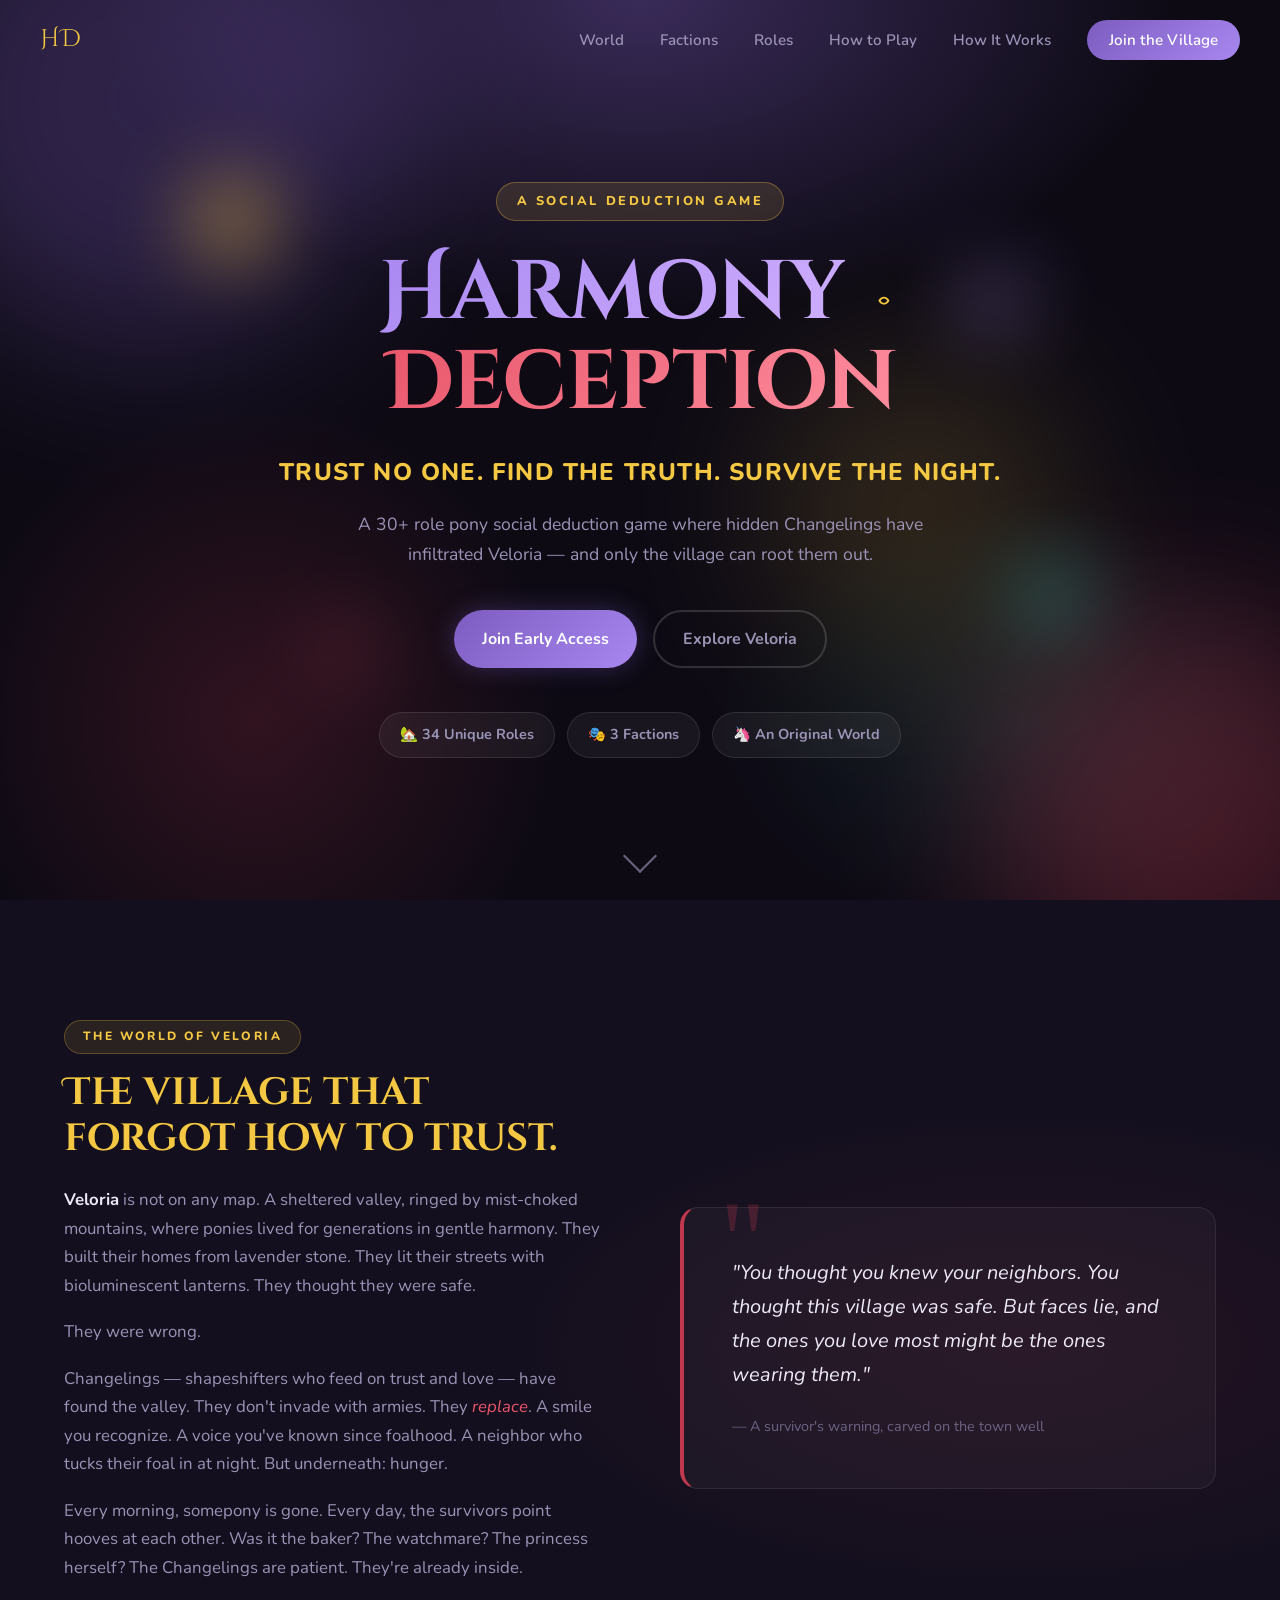
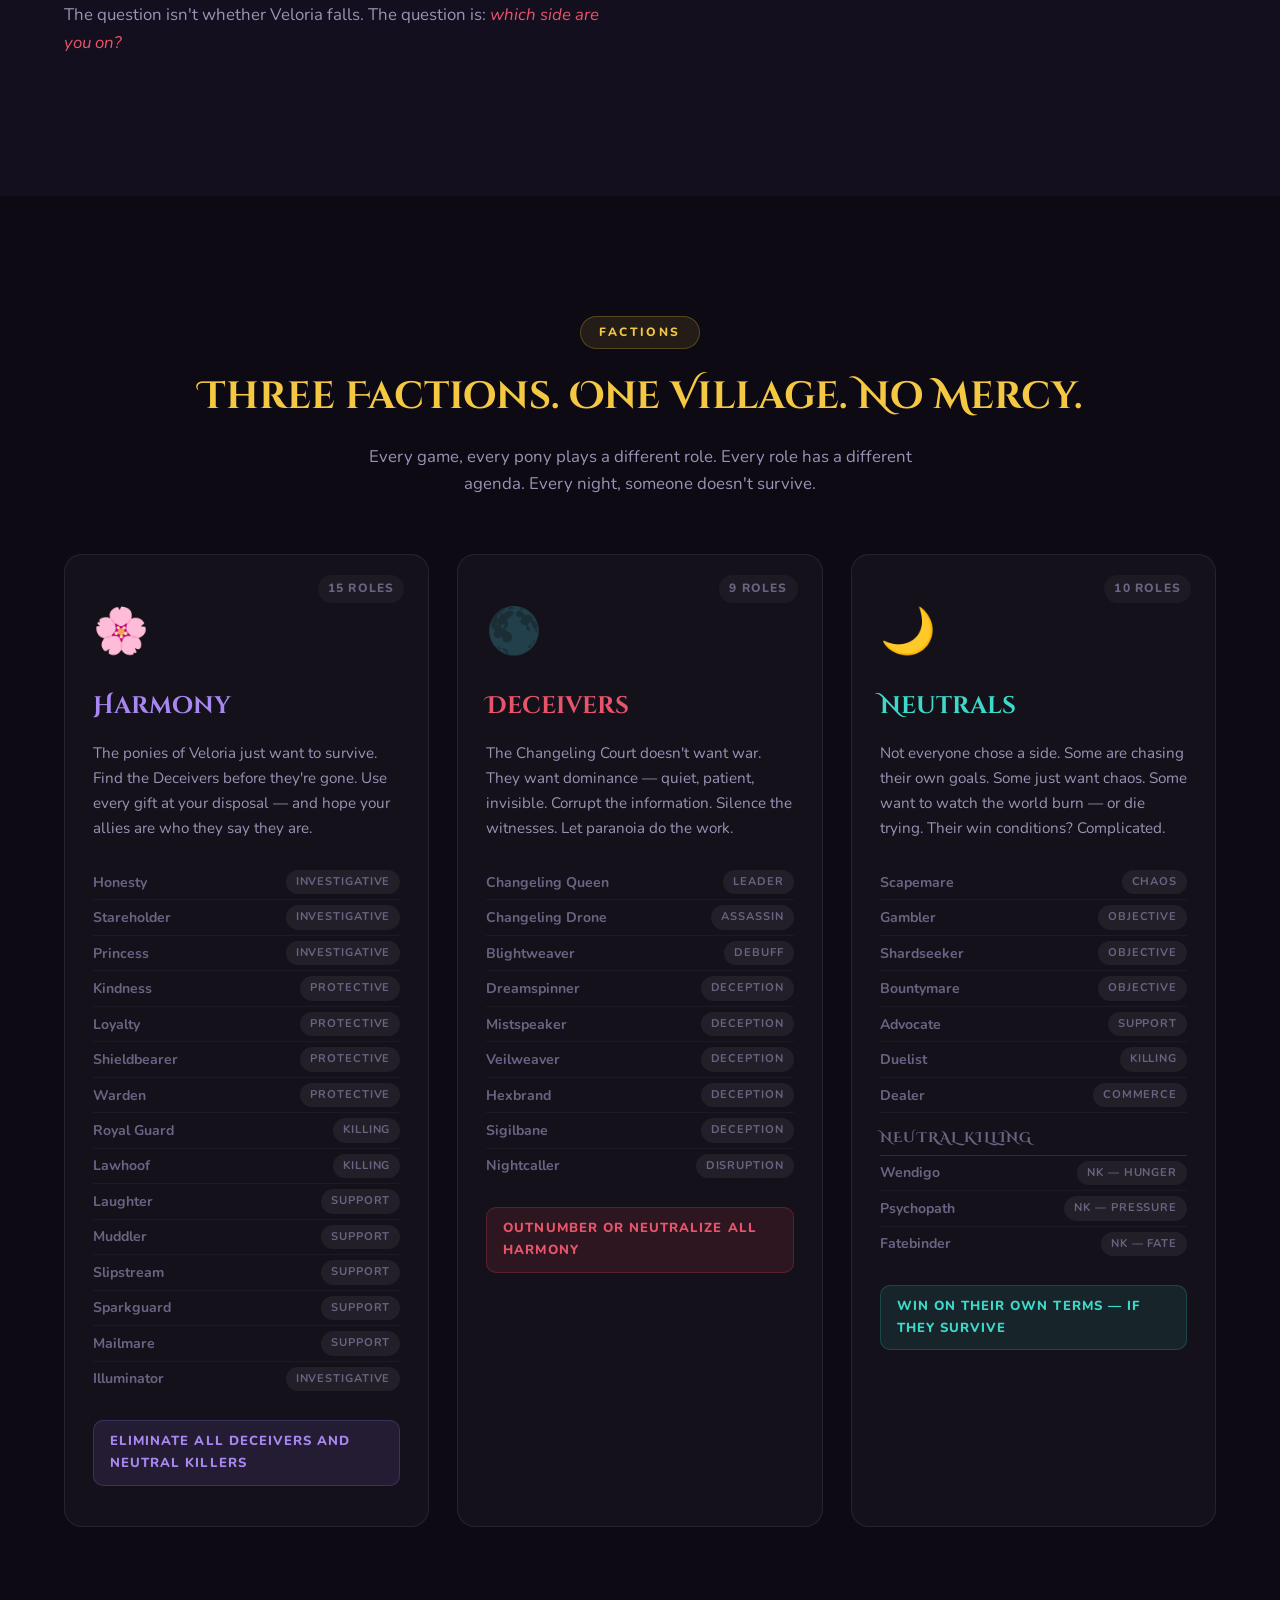
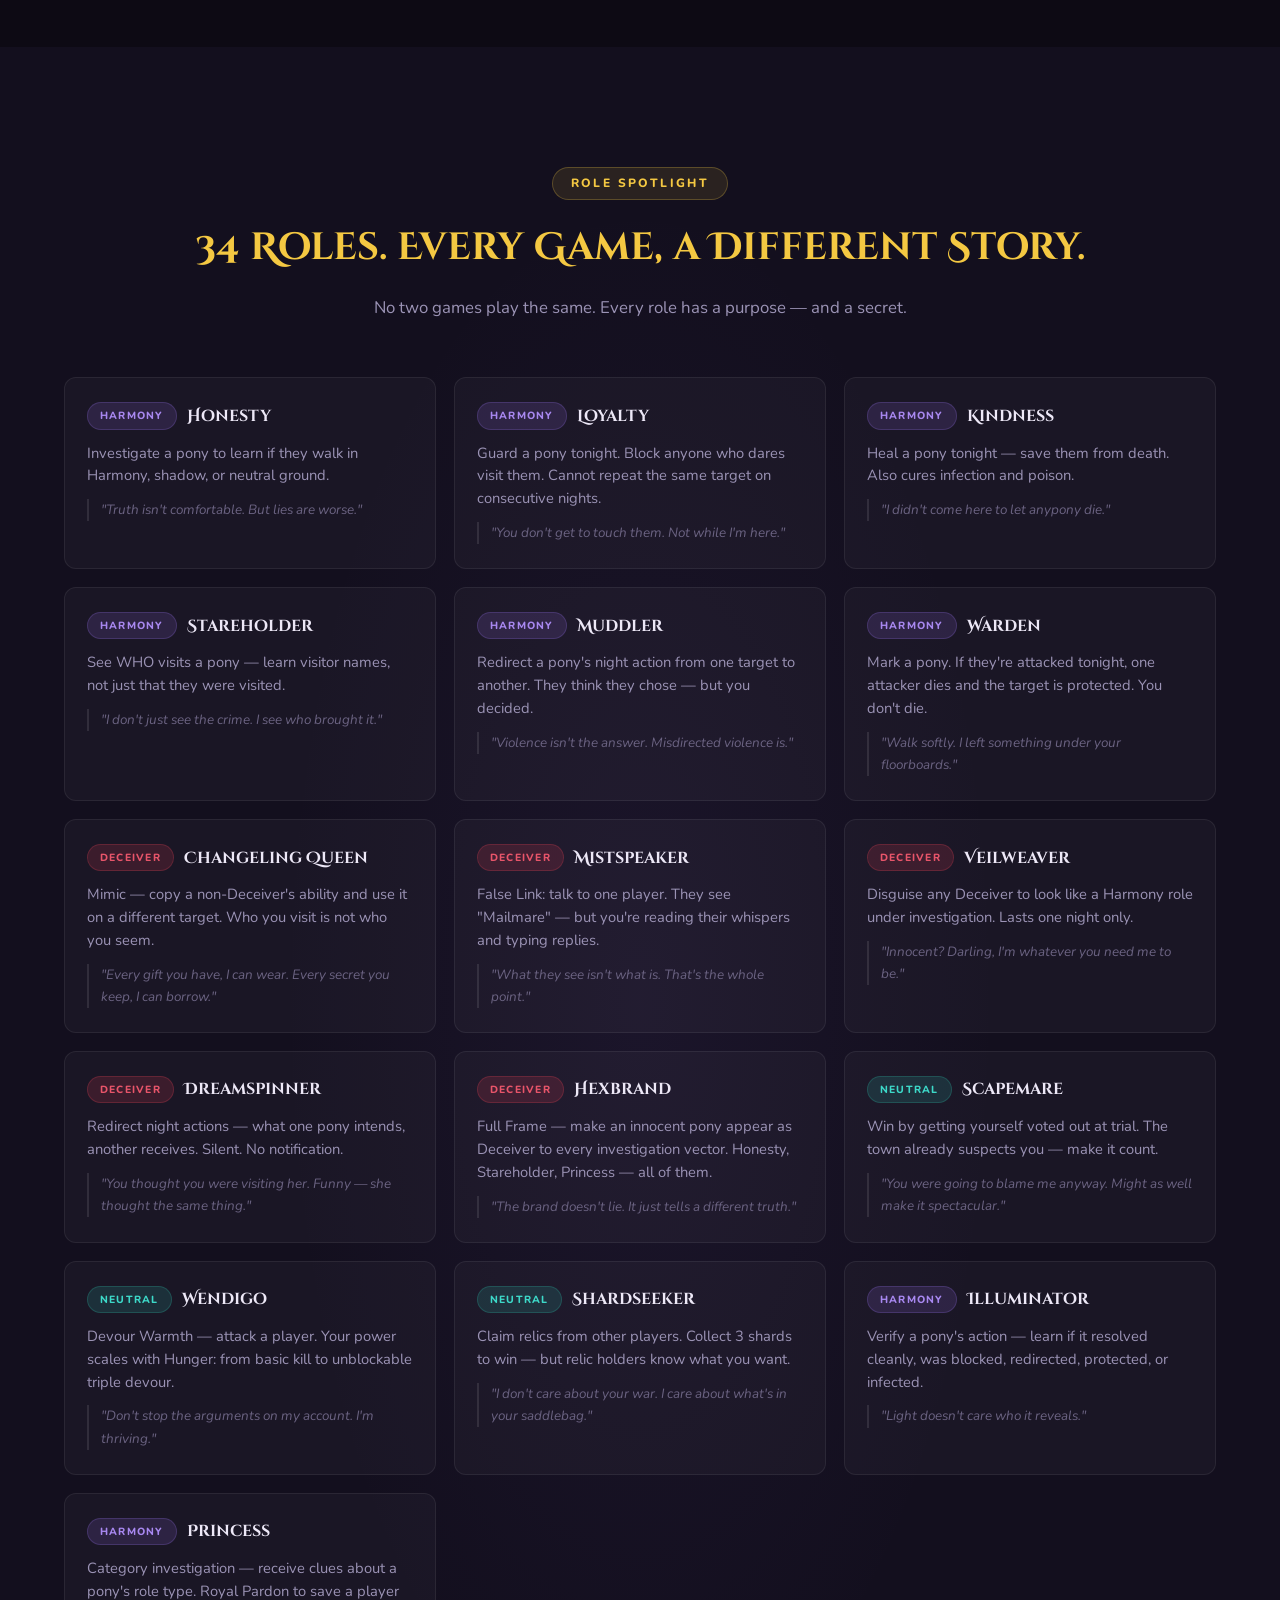
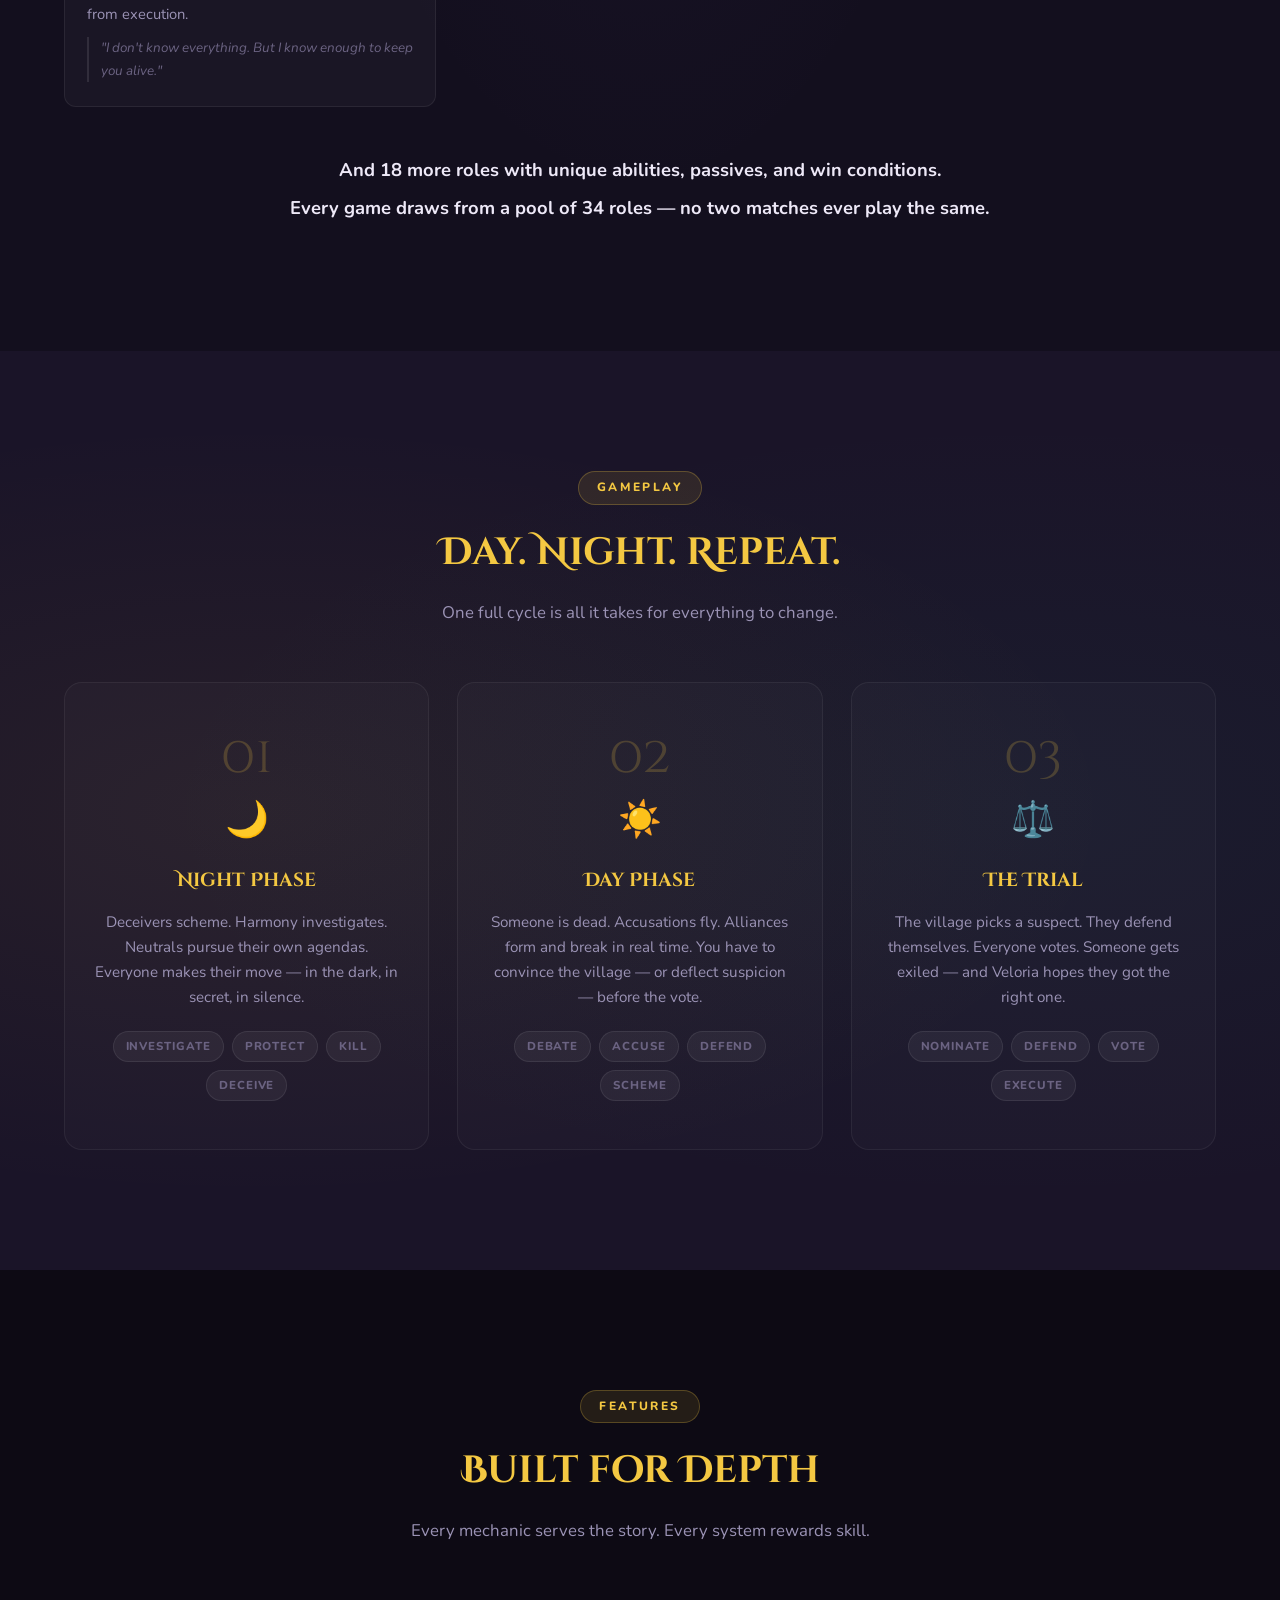
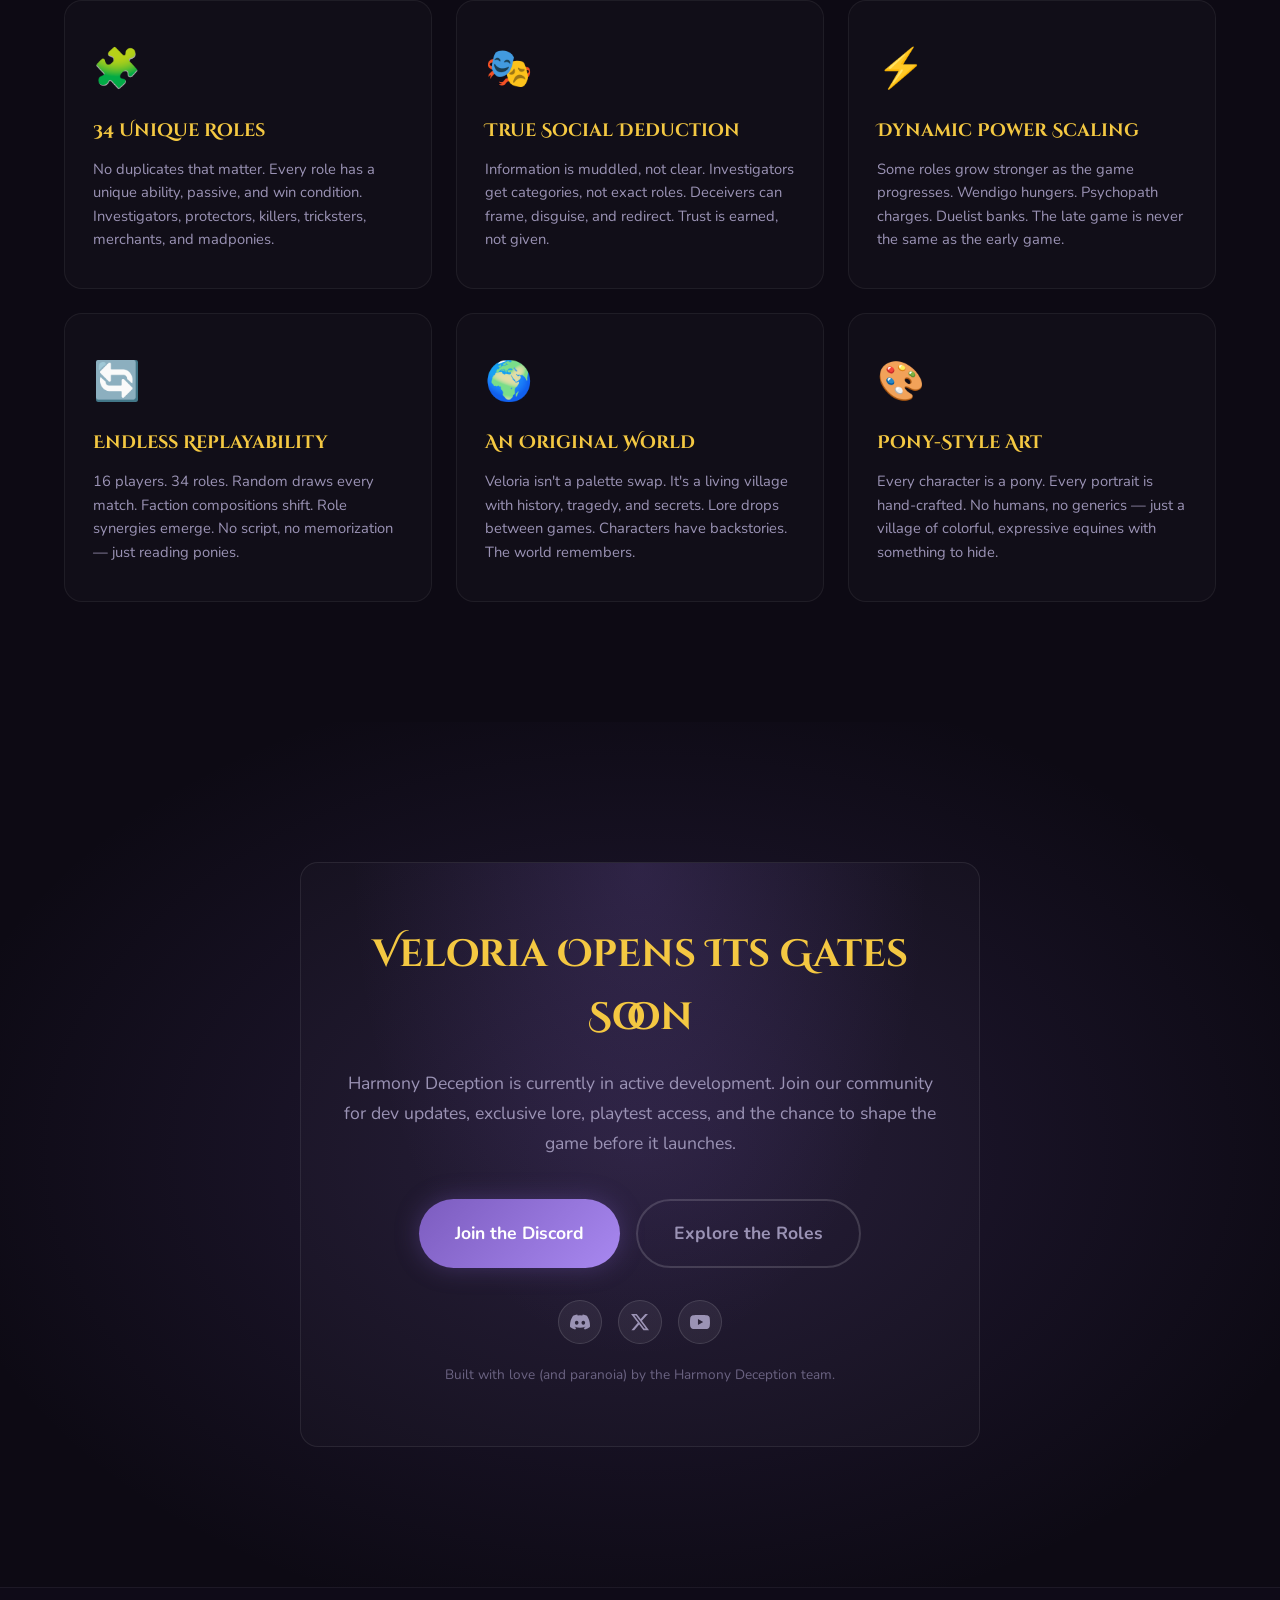
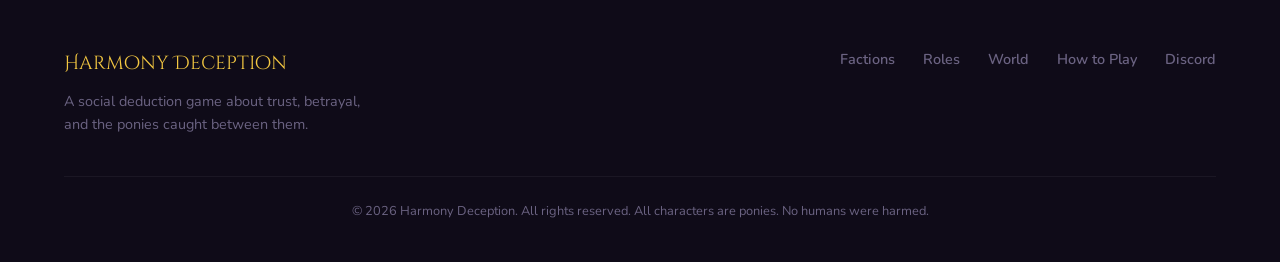
==== commit baba2e8f: "SweetieBot: W3 How It Works page — gameplay, matchmaking, spectating" ====
--- a/index.html
+++ b/index.html
@@ -41,6 +41,7 @@
         <li><a href="#factions">Factions</a></li>
         <li><a href="#roles">Roles</a></li>
         <li><a href="#howto">How to Play</a></li>
+        <li><a href="how-it-works.html">How It Works</a></li>
         <li><a href="#follow" class="nav-cta">Join the Village</a></li>
       </ul>
     </nav>
